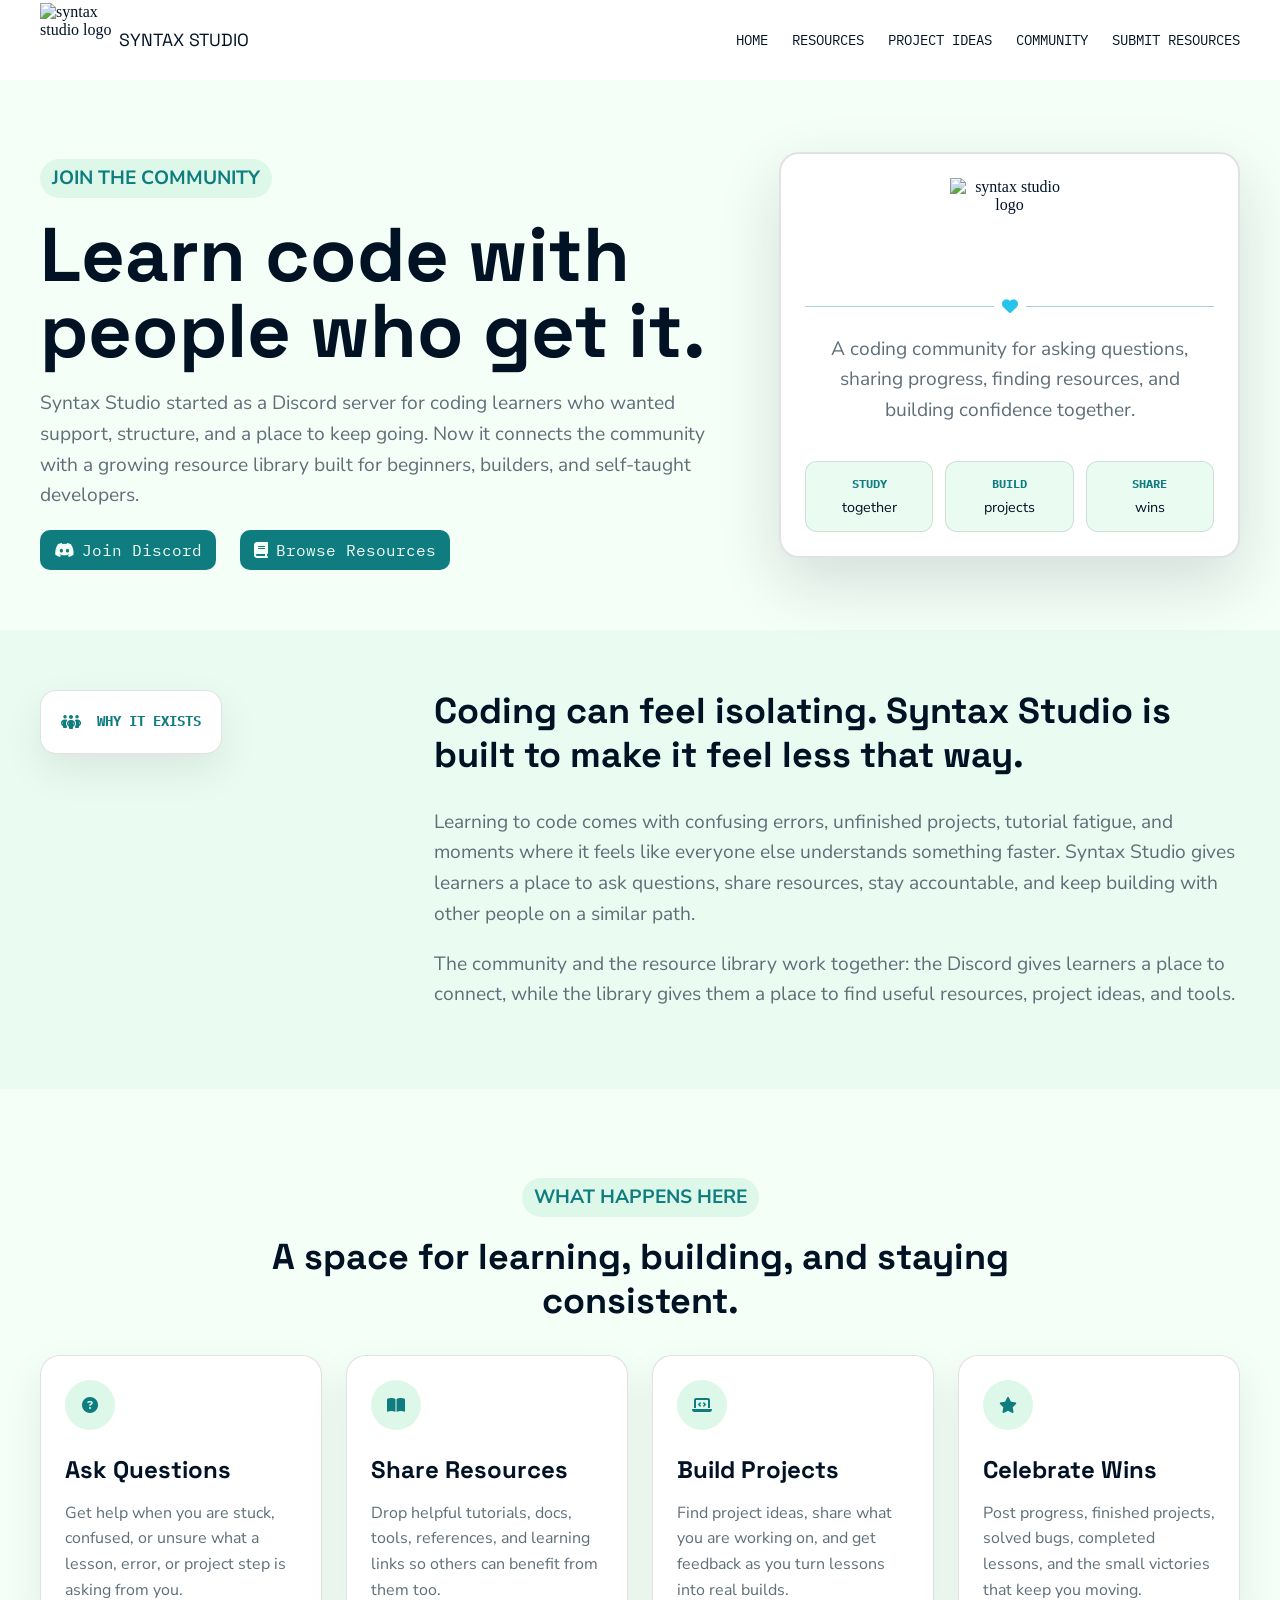
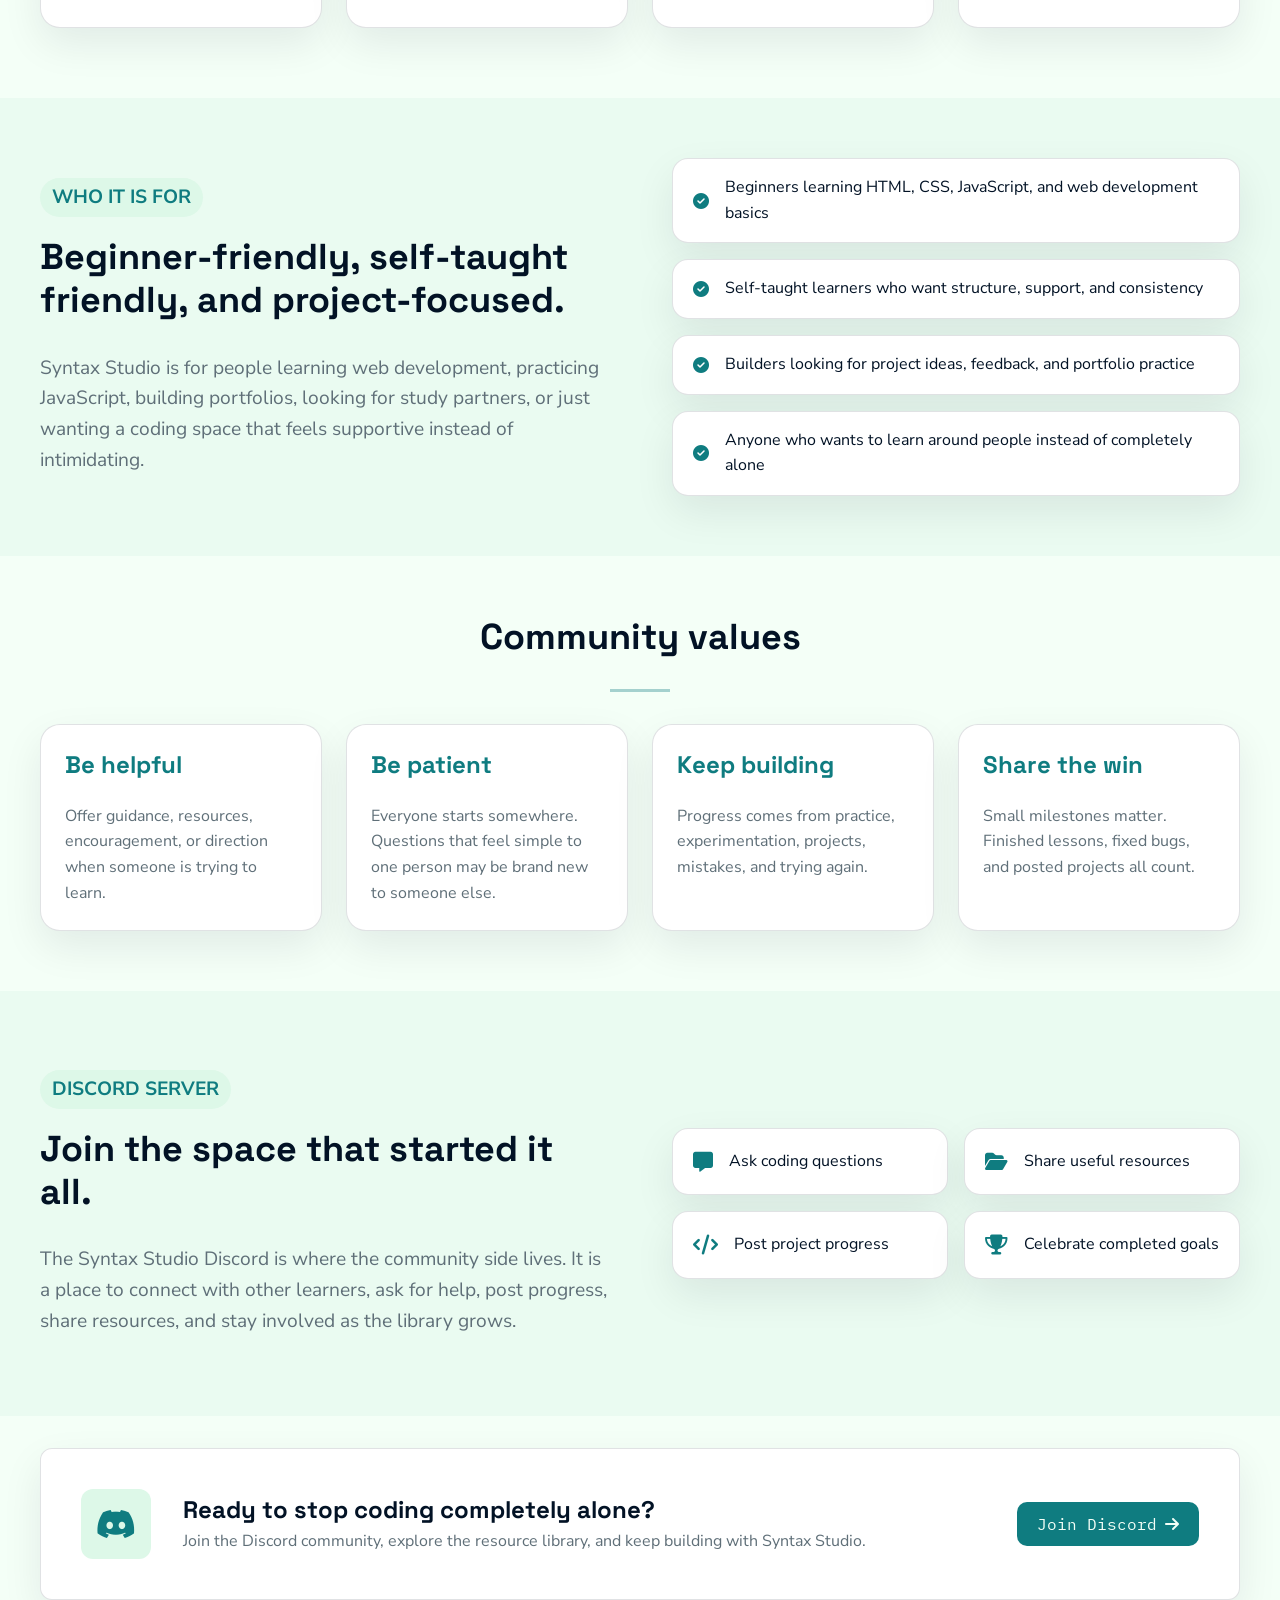
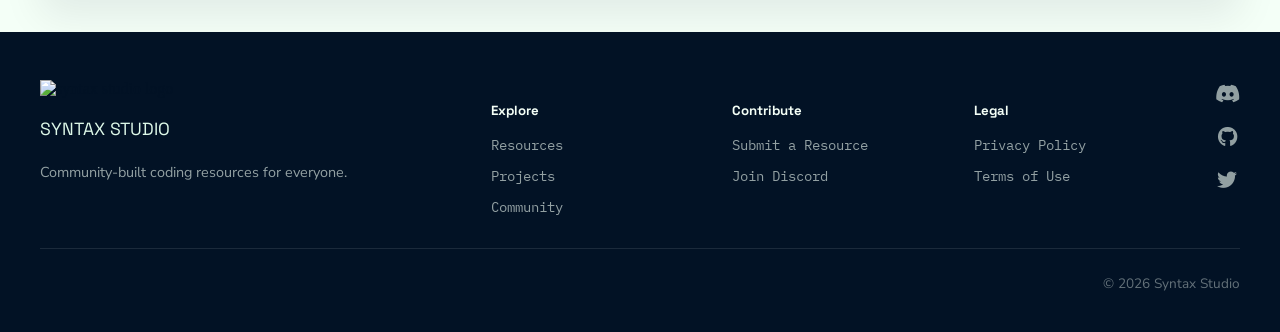
==== community.html @ 1ddd8a20 "Add files via upload" ====
<!DOCTYPE html>
<html lang="en">
<head>
    <meta charset="UTF-8">
    <meta name="viewport" content="width=device-width, initial-scale=1.0">
    <meta name="description" content="Join the Syntax Studio community, a supportive Discord space for coding learners, builders, and self-taught developers.">

    <title>Community | Syntax Studio Resource Library</title>

    <link rel="preconnect" href="https://fonts.googleapis.com">
    <link rel="preconnect" href="https://fonts.gstatic.com" crossorigin>
    <link href="https://fonts.googleapis.com/css2?family=IBM+Plex+Mono:ital,wght@0,100;0,200;0,300;0,400;0,500;0,600;0,700;1,100;1,200;1,300;1,400;1,500;1,600;1,700&family=Nunito+Sans:ital,opsz,wght@0,6..12,200..1000;1,6..12,200..1000&family=Space+Grotesk:wght@300..700&display=swap" rel="stylesheet">
    <link rel="stylesheet" href="https://cdnjs.cloudflare.com/ajax/libs/font-awesome/6.5.0/css/all.min.css">
    <link rel="stylesheet" href="styles.css">
</head>

<body>
    <div class="page-glow" aria-hidden="true"></div>

    <header class="site-header">
        <div class="header-bar">
            <img src="images/syntax-studio-transparent.png" alt="syntax studio logo" class="logo">
            <p class="logo-text">SYNTAX STUDIO</p>

            <nav class="site-nav" aria-label="Main navigation">
                <a class="index" href="index.html">HOME</a>
                <a class="resource" href="resources.html">RESOURCES</a>
                <a class="projects" href="projects.html">PROJECT IDEAS</a>
                <a class="community" href="community.html" aria-current="page">COMMUNITY</a>
                <a class="submit" href="submit.html">SUBMIT RESOURCES</a>
            </nav>
        </div>

        <div class="community-hero">
            <div class="community-hero-text">
                <p class="greeting">JOIN THE COMMUNITY</p>
                <h1 class="title">Learn code with people who get it.</h1>
                <p class="subheading">Syntax Studio started as a Discord server for coding learners who wanted support, structure, and a place to keep going. Now it connects the community with a growing resource library built for beginners, builders, and self-taught developers.</p>

                <div class="link1-parent">
                    <a href="https://discord.gg/zPbatCMyJx" class="discord-link">
                        <i class="fa-brands fa-discord"></i>
                        Join Discord
                    </a>
                    <a href="resources.html" class="resource-link">
                        <i class="fa-solid fa-book"></i>
                        Browse Resources
                    </a>
                </div>
            </div>

            <div class="community-hero-card">
                <img src="images/syntax-studio-transparent.png" alt="syntax studio logo" class="logo2">

                <div class="card-divider">
                    <hr>
                    <i class="fa-solid fa-heart divider-heart"></i>
                    <hr>
                </div>

                <p>A coding community for asking questions, sharing progress, finding resources, and building confidence together.</p>

                <div class="community-stats">
                    <div>
                        <span>study</span>
                        <p>together</p>
                    </div>
                    <div>
                        <span>build</span>
                        <p>projects</p>
                    </div>
                    <div>
                        <span>share</span>
                        <p>wins</p>
                    </div>
                </div>
            </div>
        </div>
    </header>

    <main id="main-content">
        <section class="community-intro" aria-labelledby="community-intro-title">
            <div class="community-section-label">
                <i class="fa-solid fa-people-group card-icon"></i>
                <p>why it exists</p>
            </div>

            <div class="community-intro-content">
                <h2 id="community-intro-title">Coding can feel isolating. Syntax Studio is built to make it feel less that way.</h2>
                <p>Learning to code comes with confusing errors, unfinished projects, tutorial fatigue, and moments where it feels like everyone else understands something faster. Syntax Studio gives learners a place to ask questions, share resources, stay accountable, and keep building with other people on a similar path.</p>
                <p>The community and the resource library work together: the Discord gives learners a place to connect, while the library gives them a place to find useful resources, project ideas, and tools.</p>
            </div>
        </section>

        <section class="community-actions" aria-labelledby="community-actions-title">
            <p class="greeting">WHAT HAPPENS HERE</p>
            <h2 id="community-actions-title">A space for learning, building, and staying consistent.</h2>

            <div class="community-action-grid">
                <div class="community-action-card">
                    <div class="icon-wrapper">
                        <i class="fa-solid fa-circle-question card-icon"></i>
                    </div>
                    <h3>Ask Questions</h3>
                    <p>Get help when you are stuck, confused, or unsure what a lesson, error, or project step is asking from you.</p>
                </div>

                <div class="community-action-card">
                    <div class="icon-wrapper">
                        <i class="fa-solid fa-book-open card-icon"></i>
                    </div>
                    <h3>Share Resources</h3>
                    <p>Drop helpful tutorials, docs, tools, references, and learning links so others can benefit from them too.</p>
                </div>

                <div class="community-action-card">
                    <div class="icon-wrapper">
                        <i class="fa-solid fa-laptop-code card-icon"></i>
                    </div>
                    <h3>Build Projects</h3>
                    <p>Find project ideas, share what you are working on, and get feedback as you turn lessons into real builds.</p>
                </div>

                <div class="community-action-card">
                    <div class="icon-wrapper">
                        <i class="fa-solid fa-star card-icon"></i>
                    </div>
                    <h3>Celebrate Wins</h3>
                    <p>Post progress, finished projects, solved bugs, completed lessons, and the small victories that keep you moving.</p>
                </div>
            </div>
        </section>

        <section class="community-fit" aria-labelledby="community-fit-title">
            <div class="community-fit-text">
                <p class="greeting">WHO IT IS FOR</p>
                <h2 id="community-fit-title">Beginner-friendly, self-taught friendly, and project-focused.</h2>
                <p>Syntax Studio is for people learning web development, practicing JavaScript, building portfolios, looking for study partners, or just wanting a coding space that feels supportive instead of intimidating.</p>
            </div>

            <div class="community-fit-list">
                <div class="community-list-item">
                    <i class="fa-solid fa-circle-check"></i>
                    <p>Beginners learning HTML, CSS, JavaScript, and web development basics</p>
                </div>

                <div class="community-list-item">
                    <i class="fa-solid fa-circle-check"></i>
                    <p>Self-taught learners who want structure, support, and consistency</p>
                </div>

                <div class="community-list-item">
                    <i class="fa-solid fa-circle-check"></i>
                    <p>Builders looking for project ideas, feedback, and portfolio practice</p>
                </div>

                <div class="community-list-item">
                    <i class="fa-solid fa-circle-check"></i>
                    <p>Anyone who wants to learn around people instead of completely alone</p>
                </div>
            </div>
        </section>

        <section class="community-values" aria-labelledby="community-values-title">
            <h2 id="community-values-title">Community values</h2>
            <hr class="section-hr">

            <div class="community-value-cards">
                <div class="community-value-card">
                    <h3>Be helpful</h3>
                    <p>Offer guidance, resources, encouragement, or direction when someone is trying to learn.</p>
                </div>

                <div class="community-value-card">
                    <h3>Be patient</h3>
                    <p>Everyone starts somewhere. Questions that feel simple to one person may be brand new to someone else.</p>
                </div>

                <div class="community-value-card">
                    <h3>Keep building</h3>
                    <p>Progress comes from practice, experimentation, projects, mistakes, and trying again.</p>
                </div>

                <div class="community-value-card">
                    <h3>Share the win</h3>
                    <p>Small milestones matter. Finished lessons, fixed bugs, and posted projects all count.</p>
                </div>
            </div>
        </section>

        <section class="community-discord" aria-labelledby="discord-title">
            <div class="community-discord-text">
                <p class="greeting">DISCORD SERVER</p>
                <h2 id="discord-title">Join the space that started it all.</h2>
                <p>The Syntax Studio Discord is where the community side lives. It is a place to connect with other learners, ask for help, post progress, share resources, and stay involved as the library grows.</p>
            </div>

            <div class="discord-feature-list">
                <div class="discord-feature">
                    <i class="fa-solid fa-message"></i>
                    <p>Ask coding questions</p>
                </div>

                <div class="discord-feature">
                    <i class="fa-solid fa-folder-open"></i>
                    <p>Share useful resources</p>
                </div>

                <div class="discord-feature">
                    <i class="fa-solid fa-code"></i>
                    <p>Post project progress</p>
                </div>

                <div class="discord-feature">
                    <i class="fa-solid fa-trophy"></i>
                    <p>Celebrate completed goals</p>
                </div>
            </div>
        </section>

        <section class="community-callout" aria-labelledby="community-callout-title">
            <div class="callout-icon">
                <i class="fa-brands fa-discord"></i>
            </div>

            <div class="callout-text">
                <h3 id="community-callout-title">Ready to stop coding completely alone?</h3>
                <p>Join the Discord community, explore the resource library, and keep building with Syntax Studio.</p>
            </div>

            <a href="https://discord.gg/zPbatCMyJx" class="callout-btn">
                Join Discord
                <i class="fa-solid fa-arrow-right"></i>
            </a>
        </section>
    </main>

    <footer>
        <div class="footer-inner">
            <div class="footer-brand">
                <img src="images/syntax-studio-logo-inv.png" alt="syntax studio logo" class="footer-logo">
                <p class="logo-text2">SYNTAX STUDIO</p>
                <p class="footer-tagline">Community-built coding resources for everyone.</p>
            </div>

            <div class="footer-nav-group">
                <h5>Explore</h5>
                <nav>
                    <a href="resources.html">Resources</a>
                    <a href="projects.html">Projects</a>
                    <a href="community.html">Community</a>
                </nav>
            </div>

            <div class="footer-nav-group">
                <h5>Contribute</h5>
                <nav>
                    <a href="submit.html">Submit a Resource</a>
                    <a href="https://discord.gg/zPbatCMyJx">Join Discord</a>
                </nav>
            </div>

            <div class="footer-nav-group">
                <h5>Legal</h5>
                <nav>
                    <a href="#">Privacy Policy</a>
                    <a href="#">Terms of Use</a>
                </nav>
            </div>

            <div class="footer-social">
                <a href="https://discord.gg/zPbatCMyJx" aria-label="Join Syntax Studio on Discord">
                    <i class="fa-brands fa-discord"></i>
                </a>
                <a href="https://github.com/kaymade" aria-label="Visit Syntax Studio on GitHub">
                    <i class="fa-brands fa-github"></i>
                </a>
                <a href="https://x.com/syntaxstudio_?s=21" aria-label="Visit Syntax Studio on X">
                    <i class="fa-brands fa-twitter"></i>
                </a>
            </div>
        </div>

        <p class="footer-copyright">© 2026 Syntax Studio</p>
    </footer>
</body>
</html>
---- styles.css ----
:root {
    --studio-ink: #021225;
    --studio-navy: #061A2F;
    --studio-teal: #0F7C80;
    --studio-aqua: #25C5E9;
    --studio-mint: #DDF8E8;
    --studio-cream: #F4FFF7;
    --studio-white: #FFFFFF;
    --studio-gray: #5F6F78;

    --background-main: #F4FFF7;
    --background-soft: #EAFBF1;
    --background-card: #FFFFFF;
    --background-card-dark: rgba(35, 133, 137, 0.88);
    --background-footer: #021225;

    --text-main: #021225;
    --text-soft: #5F6F78;
    --text-light: #F4FFF7;

    --accent-main: #0F7C80;
    --accent-bright: #25C5E9;
    --accent-soft: #DDF8E8;

    --border-soft: rgba(2, 18, 37, 0.12);
    --border-teal: rgba(15, 124, 128, 0.35);

    --shadow-soft: 0 1rem 2.5rem rgba(2, 18, 37, 0.08);
    --shadow-medium: 0 1.5rem 4rem rgba(2, 18, 37, 0.14);
    --shadow-hover: 0 1.5rem 3rem rgba(2, 18, 37, 0.16);
}

* {
    box-sizing: border-box;
}

body {
    margin: 0;
    background-color: var(--background-main);
    color: var(--text-main);
}

/* text styling */

h1,
h2,
h3,
h4,
h5,
h6,
.logo-text,
.logo-text2 {
    font-family: 'Space Grotesk', sans-serif;
}

a {
    font-family: 'IBM Plex Mono', monospace;
    text-decoration: none;
    color: var(--text-main);
}

p {
    font-family: 'Nunito Sans', sans-serif;
    font-size: 1.2rem;
    line-height: 1.6;
}

h3 {
    font-size: 1.5rem;
    text-align: center;
}

.section-hr,
.hr-who,
.hr-what {
    border: none;
    border-top: 1px solid var(--border-teal);
}

/* header and nav */

.header-bar {
    display: flex;
    align-items: center;
    min-height: 80px;
    gap: 0.25rem;
    padding: 0 40px;
    background-color: var(--background-card);
}

.logo {
    width: 75px;
    height: 75px;
}

.logo-text {
    font-size: 1.1rem;
}

.site-nav {
    display: flex;
    align-items: center;
    margin-left: auto;
    gap: 1.5rem;
}

.site-nav a {
    font-size: 0.85rem;
    transition: color 0.2s ease;
}

.site-nav a:hover {
    color: var(--studio-teal);
}

.container-header {
    background-color: var(--background-main);
    padding: 60px 40px;
    display: grid;
    grid-template-columns: 1.5fr 1fr;
    align-items: center;
    gap: 3rem;
}

.greeting {
    background-color: var(--studio-mint);
    color: var(--studio-teal);
    font-weight: bold;
    width: fit-content;
    padding: 4px 12px;
    border-radius: 999px;
}

.title {
    font-size: clamp(2.5rem, 6vw, 4.75rem);
    line-height: 1;
    margin: 1rem 0;
}

.subheading {
    max-width: 700px;
    color: var(--text-soft);
}

.link1-parent {
    display: flex;
    gap: 1.5rem;
    flex-wrap: wrap;
}

.resource-link,
.discord-link,
.callout-btn {
    background-color: var(--studio-teal);
    width: fit-content;
    padding: 10px 14px;
    color: var(--studio-cream);
    display: flex;
    align-items: center;
    gap: 0.5rem;
    border-radius: 10px;
    transition: transform 0.2s ease, background-color 0.2s ease, box-shadow 0.2s ease;
}

.resource-link:hover,
.discord-link:hover,
.callout-btn:hover {
    background-color: var(--studio-navy);
    box-shadow: var(--shadow-soft);
    transform: translateY(-2px);
}

.hero-card {
    background-color: var(--background-card);
    display: flex;
    flex-direction: column;
    align-items: center;
    border-radius: 20px;
    text-align: center;
    padding: 1.5rem;
    box-shadow: var(--shadow-medium);
    border: 2px solid var(--border-soft);
}

.logo2 {
    width: 120px;
    height: 120px;
}

.card-divider {
    display: flex;
    align-items: center;
    gap: 0.5rem;
    width: 100%;
}

.card-divider hr {
    flex: 1;
    border: none;
    border-top: 1px solid var(--border-teal);
    margin: 0;
}

.divider-heart {
    color: var(--studio-aqua);
}

.card-features {
    display: flex;
    justify-content: center;
    gap: 1.5rem;
    flex-wrap: wrap;
}

.card-feature {
    display: flex;
    flex-direction: column;
    align-items: center;
    gap: 0.5rem;
}

.card-feature p {
    margin: 0;
    font-size: 0.95rem;
}

.feature-icon,
.card-icon {
    color: var(--studio-teal);
}

/* content cards */

.who {
    background-color: var(--background-soft);
    padding: 60px 40px;
}

.who p {
    max-width: 1000px;
    margin-left: auto;
    margin-right: auto;
}

.hr-who {
    margin: 0 auto 1.5rem;
    max-width: 1000px;
}

.here {
    background-color: var(--background-main);
    padding: 3rem 40px;
}

.hr-what {
    width: 60px;
    border-top-width: 3px;
    margin: 0.5rem auto 2rem;
}

.cards {
    display: flex;
    gap: 1.5rem;
    width: 100%;
}

.action-card {
    background-color: var(--background-card);
    padding: 1.25rem;
    display: flex;
    align-items: center;
    gap: 1rem;
    border: 1px solid var(--border-soft);
    border-radius: 20px;
    box-shadow: var(--shadow-soft);
    flex: 1;
    transition: transform 0.2s ease, box-shadow 0.2s ease, border-color 0.2s ease;
}

.action-card h4,
.action-card p {
    margin: 0;
}

.action-card p {
    color: var(--text-soft);
    font-size: 1rem;
}

.action-card:hover {
    border-color: var(--border-teal);
    box-shadow: var(--shadow-hover);
    transform: translateY(-6px);
}

.action-card:hover .icon-wrapper,
.path-card:hover .path-icon {
    transform: scale(1.08) rotate(-3deg);
}

.icon-wrapper {
    flex-shrink: 0;
    width: 50px;
    height: 50px;
    border-radius: 50%;
    background-color: var(--accent-soft);
    display: flex;
    align-items: center;
    justify-content: center;
    transition: transform 0.2s ease, background-color 0.2s ease;
}

/* feature split */

.feature-split {
    display: grid;
    grid-template-columns: 1fr 1fr;
    gap: 4rem;
    padding: 60px 40px;
    background-color: var(--background-soft);
    align-items: center;
}

.feature-split-text h2 {
    font-size: 2rem;
    line-height: 1.3;
    text-align: left;
}

.feature-split-text .section-hr {
    margin: 1rem 0;
}

.feature-split-list {
    display: flex;
    flex-direction: column;
    gap: 1.25rem;
}

.feature-item {
    display: flex;
    align-items: center;
    gap: 1rem;
}

.feature-item p {
    margin: 0;
    color: var(--text-main);
}

/* paths */

.paths {
    padding: 60px 40px;
    background-color: var(--background-main);
    text-align: center;
}

.paths .section-hr {
    width: 60px;
    border-top-width: 3px;
    margin: 0.5rem auto 2rem;
}

.path-cards {
    display: grid;
    grid-template-columns: repeat(4, 1fr);
    gap: 1.5rem;
    margin-top: 2rem;
}

.path-card {
    background-color: var(--background-card);
    border: 1px solid var(--border-soft);
    border-radius: 12px;
    padding: 1.5rem;
    box-shadow: var(--shadow-soft);
    display: flex;
    flex-direction: column;
    align-items: center;
    gap: 0.75rem;
    text-align: center;
    transition: transform 0.2s ease, box-shadow 0.2s ease, border-color 0.2s ease;
}

.path-card h4,
.path-card p {
    margin: 0;
}

.path-card p {
    color: var(--text-soft);
    font-size: 1rem;
}

.path-card:hover {
    border-color: var(--border-teal);
    box-shadow: var(--shadow-hover);
    transform: translateY(-6px);
}

.path-icon {
    width: 60px;
    height: 60px;
    border-radius: 12px;
    display: flex;
    align-items: center;
    justify-content: center;
    font-size: 1.75rem;
    transition: transform 0.2s ease;
}

.html-icon {
    background-color: #fff3e0;
    color: #e44d26;
}

.js-icon {
    background-color: #fff9c4;
    color: #c8a800;
}

.tools-icon {
    background-color: #e3f2fd;
    color: var(--studio-aqua);
}

.projects-icon {
    background-color: #f3e5f5;
    color: #9c27b0;
}

/* callout */

.callout {
    display: grid;
    grid-template-columns: auto 1fr auto;
    align-items: center;
    gap: 2rem;
    background-color: var(--background-soft);
    border: 1px solid var(--border-soft);
    border-radius: 12px;
    padding: 2.5rem;
    margin: 2rem 40px;
    box-shadow: var(--shadow-soft);
}

.callout-icon {
    width: 70px;
    height: 70px;
    background-color: var(--accent-soft);
    border-radius: 12px;
    display: flex;
    align-items: center;
    justify-content: center;
    font-size: 2rem;
    color: var(--studio-teal);
}

.callout-text h3 {
    text-align: left;
    margin: 0 0 0.25rem;
}

.callout-text p {
    color: var(--text-soft);
    margin: 0;
    font-size: 1rem;
}

.callout-btn {
    padding: 12px 20px;
    white-space: nowrap;
}

/* footer */

footer {
    background-color: var(--background-footer);
    padding: 3rem 40px 1.5rem;
}

.footer-inner {
    display: grid;
    grid-template-columns: 2fr 1fr 1fr 1fr auto;
    gap: 2rem;
    align-items: start;
    padding-bottom: 2rem;
    border-bottom: 1px solid rgba(244, 255, 247, 0.1);
}

.footer-logo {
    width: 50px;
    height: 50px;
}

.logo-text2 {
    font-size: 1.1rem;
    color: var(--studio-mint);
}

.footer-tagline {
    color: rgba(244, 255, 247, 0.6);
    font-size: 0.9rem;
    margin-top: 0.5rem;
}

.footer-nav-group h5 {
    color: var(--studio-cream);
    margin-bottom: 1rem;
}

.footer-nav-group nav {
    display: flex;
    flex-direction: column;
    gap: 0.75rem;
}

.footer-nav-group a {
    color: rgba(244, 255, 247, 0.6);
    font-size: 0.9rem;
    transition: color 0.2s ease;
}

.footer-nav-group a:hover,
.footer-social a:hover {
    color: var(--studio-aqua);
}

.footer-social {
    display: flex;
    flex-direction: column;
    gap: 1rem;
    align-items: center;
}

.footer-social a {
    color: rgba(244, 255, 247, 0.6);
    font-size: 1.25rem;
    transition: color 0.2s ease;
}

.footer-copyright {
    text-align: right;
    color: rgba(244, 255, 247, 0.4);
    font-size: 0.85rem;
    margin-top: 1.5rem;
}

/* responsive layout */

@media (max-width: 950px) {
    .header-bar,
    .site-nav,
    .link1-parent,
    .cards {
        flex-wrap: wrap;
    }

    .site-nav {
        margin-left: 0;
    }

    .container-header,
    .feature-split,
    .callout,
    .footer-inner {
        grid-template-columns: 1fr;
    }

    .path-cards {
        grid-template-columns: repeat(2, 1fr);
    }

    .footer-copyright {
        text-align: left;
    }
}

@media (max-width: 650px) {
    .header-bar,
    .container-header,
    .who,
    .here,
    .feature-split,
    .paths,
    footer {
        padding-left: 20px;
        padding-right: 20px;
    }

    .cards {
        flex-direction: column;
    }

    .action-card {
        align-items: flex-start;
        flex-direction: column;
    }

    .path-cards {
        grid-template-columns: 1fr;
    }

    .callout {
        margin-left: 20px;
        margin-right: 20px;
        padding: 1.5rem;
    }
}

/* community page */

.community-hero {
    background-color: var(--background-main);
    padding: 60px 40px;
    display: grid;
    grid-template-columns: 1.5fr 1fr;
    align-items: center;
    gap: 3rem;
}

.community-hero-text {
    max-width: 850px;
}

.community-hero-card {
    background-color: var(--background-card);
    border: 2px solid var(--border-soft);
    border-radius: 20px;
    box-shadow: var(--shadow-medium);
    padding: 1.5rem;
    text-align: center;
    display: flex;
    flex-direction: column;
    align-items: center;
}

.community-hero-card p {
    color: var(--text-soft);
}

.community-stats {
    display: grid;
    grid-template-columns: repeat(3, 1fr);
    gap: 0.75rem;
    width: 100%;
    margin-top: 1rem;
}

.community-stats div {
    background-color: var(--background-soft);
    border: 1px solid var(--border-soft);
    border-radius: 12px;
    padding: 0.75rem;
}

.community-stats span {
    color: var(--studio-teal);
    font-family: 'IBM Plex Mono', monospace;
    font-size: 0.75rem;
    font-weight: 700;
    text-transform: uppercase;
}

.community-stats p {
    color: var(--text-main);
    font-size: 0.9rem;
    margin: 0.25rem 0 0;
}

.community-intro {
    background-color: var(--background-soft);
    padding: 60px 40px;
    display: grid;
    grid-template-columns: 0.6fr 1.4fr;
    gap: 3rem;
    align-items: start;
}

.community-section-label {
    background-color: var(--background-card);
    border: 1px solid var(--border-soft);
    border-radius: 16px;
    box-shadow: var(--shadow-soft);
    padding: 1.25rem;
    display: flex;
    align-items: center;
    gap: 1rem;
    width: fit-content;
}

.community-section-label p {
    margin: 0;
    color: var(--studio-teal);
    font-family: 'IBM Plex Mono', monospace;
    font-size: 0.85rem;
    font-weight: 700;
    text-transform: uppercase;
}

.community-intro-content h2,
.community-actions h2,
.community-fit h2,
.community-values h2,
.community-discord h2 {
    font-size: 2.25rem;
    line-height: 1.2;
    margin-top: 0;
}

.community-intro-content p {
    color: var(--text-soft);
}

.community-actions {
    background-color: var(--background-main);
    padding: 70px 40px;
    text-align: center;
}

.community-actions .greeting {
    margin-left: auto;
    margin-right: auto;
}

.community-actions h2 {
    max-width: 850px;
    margin-left: auto;
    margin-right: auto;
}

.community-action-grid {
    display: grid;
    grid-template-columns: repeat(4, 1fr);
    gap: 1.5rem;
    margin-top: 2rem;
}

.community-action-card {
    background-color: var(--background-card);
    border: 1px solid var(--border-soft);
    border-radius: 20px;
    box-shadow: var(--shadow-soft);
    padding: 1.5rem;
    text-align: left;
    transition: transform 0.2s ease, box-shadow 0.2s ease, border-color 0.2s ease;
}

.community-action-card:hover {
    border-color: var(--border-teal);
    box-shadow: var(--shadow-hover);
    transform: translateY(-6px);
}

.community-action-card:hover .icon-wrapper {
    transform: scale(1.08) rotate(-3deg);
}

.community-action-card h3 {
    text-align: left;
    margin-bottom: 0.5rem;
}

.community-action-card p {
    color: var(--text-soft);
    font-size: 1rem;
    margin-bottom: 0;
}

.community-fit {
    background-color: var(--background-soft);
    padding: 60px 40px;
    display: grid;
    grid-template-columns: 1fr 1fr;
    gap: 4rem;
    align-items: center;
}

.community-fit-text p:not(.greeting) {
    color: var(--text-soft);
}

.community-fit-list {
    display: flex;
    flex-direction: column;
    gap: 1rem;
}

.community-list-item {
    background-color: var(--background-card);
    border: 1px solid var(--border-soft);
    border-radius: 16px;
    box-shadow: var(--shadow-soft);
    padding: 1rem 1.25rem;
    display: flex;
    align-items: center;
    gap: 1rem;
}

.community-list-item i {
    color: var(--studio-teal);
}

.community-list-item p {
    margin: 0;
    color: var(--text-main);
    font-size: 1rem;
}

.community-values {
    background-color: var(--background-main);
    padding: 60px 40px;
    text-align: center;
}

.community-values .section-hr {
    width: 60px;
    border-top-width: 3px;
    margin: 0.5rem auto 2rem;
}

.community-value-cards {
    display: grid;
    grid-template-columns: repeat(4, 1fr);
    gap: 1.5rem;
}

.community-value-card {
    background-color: var(--background-card);
    border: 1px solid var(--border-soft);
    border-radius: 20px;
    box-shadow: var(--shadow-soft);
    padding: 1.5rem;
    text-align: left;
    transition: transform 0.2s ease, box-shadow 0.2s ease, border-color 0.2s ease;
}

.community-value-card:hover {
    border-color: var(--border-teal);
    box-shadow: var(--shadow-hover);
    transform: translateY(-6px);
}

.community-value-card h3 {
    text-align: left;
    color: var(--studio-teal);
    margin-top: 0;
}

.community-value-card p {
    color: var(--text-soft);
    font-size: 1rem;
    margin-bottom: 0;
}

.community-discord {
    background-color: var(--background-soft);
    padding: 60px 40px;
    display: grid;
    grid-template-columns: 1fr 1fr;
    gap: 4rem;
    align-items: center;
}

.community-discord-text p:not(.greeting) {
    color: var(--text-soft);
}

.discord-feature-list {
    display: grid;
    grid-template-columns: 1fr 1fr;
    gap: 1rem;
}

.discord-feature {
    background-color: var(--background-card);
    border: 1px solid var(--border-soft);
    border-radius: 16px;
    box-shadow: var(--shadow-soft);
    padding: 1.25rem;
    display: flex;
    align-items: center;
    gap: 1rem;
}

.discord-feature i {
    color: var(--studio-teal);
    font-size: 1.25rem;
}

.discord-feature p {
    margin: 0;
    font-size: 1rem;
}

.community-callout {
    display: grid;
    grid-template-columns: auto 1fr auto;
    align-items: center;
    gap: 2rem;
    background-color: var(--background-card);
    border: 1px solid var(--border-soft);
    border-radius: 12px;
    padding: 2.5rem;
    margin: 2rem 40px;
    box-shadow: var(--shadow-soft);
}

@media (max-width: 1100px) {
    .community-action-grid,
    .community-value-cards {
        grid-template-columns: repeat(2, 1fr);
    }
}

@media (max-width: 950px) {
    .community-hero,
    .community-intro,
    .community-fit,
    .community-discord,
    .community-callout {
        grid-template-columns: 1fr;
    }
}

@media (max-width: 650px) {
    .community-hero,
    .community-intro,
    .community-actions,
    .community-fit,
    .community-values,
    .community-discord {
        padding-left: 20px;
        padding-right: 20px;
    }

    .community-intro-content h2,
    .community-actions h2,
    .community-fit h2,
    .community-values h2,
    .community-discord h2 {
        font-size: 1.8rem;
    }

    .community-action-grid,
    .community-value-cards,
    .discord-feature-list,
    .community-stats {
        grid-template-columns: 1fr;
    }

    .community-callout {
        grid-template-columns: 1fr;
        margin-left: 20px;
        margin-right: 20px;
        padding: 1.5rem;
    }
}

/* resources page */

.resources-hero {
    background-color: var(--background-main);
    padding: 60px 40px;
    display: grid;
    grid-template-columns: 1.5fr 1fr;
    align-items: center;
    gap: 3rem;
}

.resources-hero-text {
    max-width: 850px;
}

.resources-hero-card {
    background-color: var(--background-card);
    border: 2px solid var(--border-soft);
    border-radius: 20px;
    box-shadow: var(--shadow-medium);
    padding: 1.5rem;
    text-align: center;
    display: flex;
    flex-direction: column;
    align-items: center;
}

.resources-hero-card p {
    color: var(--text-soft);
}

.resource-hero-icon {
    width: 80px;
    height: 80px;
    font-size: 1.8rem;
    margin-bottom: 1rem;
}

.resource-controls-section {
    background-color: var(--background-soft);
    padding: 60px 40px 30px;
}

.resource-controls-heading {
    background-color: var(--background-card);
    border: 1px solid var(--border-soft);
    border-radius: 20px;
    box-shadow: var(--shadow-soft);
    padding: 1.5rem;
    display: flex;
    align-items: center;
    justify-content: space-between;
    gap: 1rem;
    margin-bottom: 2rem;
}

.resource-controls-heading h2 {
    font-size: 2.25rem;
    margin: 0;
}

.resource-controls-heading p:not(.greeting) {
    color: var(--text-soft);
    font-size: 1rem;
    margin-bottom: 0;
}

.resource-submit-link {
    background-color: var(--studio-teal);
    color: var(--studio-cream);
    border-radius: 10px;
    padding: 0.8rem 1rem;
    display: flex;
    align-items: center;
    gap: 0.5rem;
    white-space: nowrap;
    transition: transform 0.2s ease, background-color 0.2s ease, box-shadow 0.2s ease;
}

.resource-submit-link:hover {
    background-color: var(--studio-navy);
    box-shadow: var(--shadow-soft);
    transform: translateY(-2px);
}

.resource-search-panel {
    background-color: var(--background-card);
    border: 1px solid var(--border-soft);
    border-radius: 20px;
    box-shadow: var(--shadow-soft);
    padding: 1.5rem;
}

.resource-search-panel label,
.resource-filter-group label {
    display: block;
    color: var(--text-main);
    font-family: 'IBM Plex Mono', monospace;
    font-size: 0.8rem;
    font-weight: 700;
    margin-bottom: 0.5rem;
    text-transform: uppercase;
}

.resource-search-box {
    border: 1px solid var(--border-soft);
    border-radius: 14px;
    background-color: var(--background-soft);
    display: flex;
    align-items: center;
    gap: 0.75rem;
    padding: 0.9rem 1rem;
    margin-bottom: 1rem;
}

.resource-search-box i {
    color: var(--studio-teal);
}

.resource-search-box input {
    border: none;
    outline: none;
    background: transparent;
    color: var(--text-main);
    font-family: 'Nunito Sans', sans-serif;
    font-size: 1rem;
    width: 100%;
}

.resource-filter-grid {
    display: grid;
    grid-template-columns: repeat(3, 1fr);
    gap: 1rem;
}

.resource-filter-group select {
    width: 100%;
    border: 1px solid var(--border-soft);
    border-radius: 12px;
    background-color: var(--background-soft);
    color: var(--text-main);
    font-family: 'Nunito Sans', sans-serif;
    font-size: 1rem;
    padding: 0.85rem;
}

.resource-filter-actions {
    display: flex;
    align-items: center;
    justify-content: space-between;
    gap: 1rem;
    margin-top: 1.25rem;
}

.resource-filter-actions p {
    color: var(--text-soft);
    font-size: 1rem;
    margin: 0;
}

#clear-filters {
    border: none;
    background-color: var(--studio-teal);
    color: var(--studio-cream);
    border-radius: 10px;
    cursor: pointer;
    font-family: 'IBM Plex Mono', monospace;
    font-size: 0.85rem;
    font-weight: 700;
    padding: 0.75rem 1rem;
    transition: transform 0.2s ease, background-color 0.2s ease, box-shadow 0.2s ease;
}

#clear-filters:hover {
    background-color: var(--studio-navy);
    box-shadow: var(--shadow-soft);
    transform: translateY(-2px);
}

.resource-results-section {
    background-color: var(--background-main);
    padding: 30px 40px 60px;
}

.resource-results-layout {
    display: grid;
    grid-template-columns: 280px 1fr;
    gap: 2rem;
    align-items: start;
}

.resource-guide {
    position: sticky;
    top: 1rem;
    display: flex;
    flex-direction: column;
    gap: 1rem;
}

.resource-guide-card {
    background-color: var(--background-card);
    border: 1px solid var(--border-soft);
    border-radius: 20px;
    box-shadow: var(--shadow-soft);
    padding: 1.25rem;
}

.resource-guide-card h2 {
    font-size: 1.1rem;
    margin-top: 0;
}

.resource-guide-card p {
    color: var(--text-soft);
    font-size: 1rem;
    margin-bottom: 0;
}

.resource-guide-card code {
    background-color: var(--accent-soft);
    border-radius: 6px;
    color: var(--studio-teal);
    font-family: 'IBM Plex Mono', monospace;
    font-size: 0.85rem;
    padding: 0.1rem 0.25rem;
}

.resource-tags {
    display: flex;
    flex-wrap: wrap;
    gap: 0.5rem;
}

.resource-tags span {
    background-color: var(--accent-soft);
    color: var(--studio-teal);
    border-radius: 999px;
    padding: 0.45rem 0.65rem;
    font-family: 'IBM Plex Mono', monospace;
    font-size: 0.75rem;
    font-weight: 700;
}

.resource-guide-list {
    padding-left: 1.25rem;
    margin-bottom: 0;
}

.resource-guide-list li {
    color: var(--text-soft);
    font-family: 'Nunito Sans', sans-serif;
    margin-bottom: 0.5rem;
}

.resource-results-main {
    min-width: 0;
}

.resource-card-grid {
    display: grid;
    grid-template-columns: repeat(2, minmax(0, 1fr));
    gap: 1.5rem;
}

.resource-card {
    background-color: var(--background-card);
    border: 1px solid var(--border-soft);
    border-radius: 18px;
    box-shadow: var(--shadow-soft);
    padding: 1.25rem;
    display: flex;
    flex-direction: column;
    gap: 0.9rem;
    min-height: 280px;
    transition: transform 0.2s ease, box-shadow 0.2s ease, border-color 0.2s ease;
}

.resource-card:hover {
    border-color: var(--border-teal);
    box-shadow: var(--shadow-hover);
    transform: translateY(-6px);
}

.resource-card-top {
    display: flex;
    align-items: flex-start;
    justify-content: space-between;
    gap: 1rem;
}

.resource-category-pills {
    display: flex;
    flex-wrap: wrap;
    gap: 0.5rem;
}

.resource-pill,
.resource-level {
    border-radius: 999px;
    font-family: 'IBM Plex Mono', monospace;
    font-size: 0.75rem;
    font-weight: 700;
    padding: 0.4rem 0.65rem;
    text-transform: uppercase;
}

.resource-pill {
    background-color: var(--studio-teal);
    color: var(--studio-cream);
}

.resource-level {
    background-color: var(--accent-soft);
    color: var(--studio-teal);
    border: 1px solid var(--border-teal);
    white-space: nowrap;
}

.resource-card h3 {
    text-align: left;
    font-size: 1.25rem;
    margin: 0;
}

.resource-card p {
    color: var(--text-soft);
    font-size: 1rem;
    margin: 0;
}

.resource-card-meta {
    display: flex;
    align-items: flex-start;
    justify-content: flex-start;
    flex-wrap: wrap;
    gap: 0.5rem;
}

.resource-card-meta span {
    background-color: var(--background-soft);
    border: 1px solid var(--border-soft);
    border-radius: 999px;
    color: var(--text-soft);
    font-family: 'IBM Plex Mono', monospace;
    font-size: 0.75rem;
    display: flex;
    align-items: center;
    gap: 0.4rem;
    padding: 0.4rem 0.65rem;
}

.resource-card-link {
    color: var(--studio-teal);
    font-weight: 700;
    display: flex;
    align-items: center;
    gap: 0.5rem;
    width: fit-content;
    margin-top: auto;
}

.resource-card-link:hover {
    color: var(--studio-navy);
}

.resource-empty-state {
    background-color: var(--background-card);
    border: 1px dashed var(--border-teal);
    border-radius: 18px;
    box-shadow: var(--shadow-soft);
    padding: 3rem 2rem;
    text-align: center;
    display: none;
}

.resource-empty-state.is-visible {
    display: block;
}

.resource-empty-state i {
    color: var(--studio-teal);
    font-size: 2rem;
    margin-bottom: 0.75rem;
}

.resource-empty-state h3 {
    margin-bottom: 0.5rem;
}

.resource-empty-state p {
    color: var(--text-soft);
    font-size: 1rem;
    margin: 0;
}

.resources-callout {
    display: grid;
    grid-template-columns: auto 1fr auto;
    align-items: center;
    gap: 2rem;
    background-color: var(--background-soft);
    border: 1px solid var(--border-soft);
    border-radius: 12px;
    padding: 2.5rem;
    margin: 2rem 40px;
    box-shadow: var(--shadow-soft);
}

@media (max-width: 1100px) {
    .resource-results-layout {
        grid-template-columns: 1fr;
    }

    .resource-guide {
        position: static;
        display: grid;
        grid-template-columns: repeat(3, 1fr);
    }
}

@media (max-width: 950px) {
    .resources-hero,
    .resources-callout {
        grid-template-columns: 1fr;
    }

    .resource-controls-heading {
        align-items: flex-start;
        flex-direction: column;
    }

    .resource-filter-grid,
    .resource-guide {
        grid-template-columns: 1fr;
    }
}

@media (max-width: 700px) {
    .resources-hero,
    .resource-controls-section,
    .resource-results-section {
        padding-left: 20px;
        padding-right: 20px;
    }

    .resource-card-grid {
        grid-template-columns: 1fr;
    }

    .resource-card-top,
    .resource-filter-actions {
        flex-direction: column;
        align-items: flex-start;
    }

    .resources-callout {
        grid-template-columns: 1fr;
        margin-left: 20px;
        margin-right: 20px;
        padding: 1.5rem;
    }
}

/* projects page */

.projects-hero {
    background-color: var(--background-main);
    padding: 60px 40px;
    display: grid;
    grid-template-columns: 1.5fr 1fr;
    align-items: center;
    gap: 3rem;
}

.projects-hero-text {
    max-width: 850px;
}

.projects-hero-card {
    background-color: var(--background-card);
    border: 2px solid var(--border-soft);
    border-radius: 20px;
    box-shadow: var(--shadow-medium);
    padding: 1.5rem;
    text-align: center;
    display: flex;
    flex-direction: column;
    align-items: center;
}

.projects-hero-card p {
    color: var(--text-soft);
}

.project-hero-icon {
    width: 80px;
    height: 80px;
    font-size: 1.8rem;
    margin-bottom: 1rem;
}

.project-paths-section {
    background-color: var(--background-soft);
    padding: 60px 40px;
    text-align: center;
}

.project-paths-section .greeting {
    margin-left: auto;
    margin-right: auto;
}

.project-paths-section h2 {
    font-size: 2.25rem;
    line-height: 1.2;
    margin-bottom: 0.75rem;
}

.project-section-intro {
    max-width: 800px;
    margin: 0 auto 2rem;
    color: var(--text-soft);
}

.project-path-grid {
    display: grid;
    grid-template-columns: repeat(4, 1fr);
    gap: 1.5rem;
}

.project-path-card {
    background-color: var(--background-card);
    border: 1px solid var(--border-soft);
    border-radius: 20px;
    box-shadow: var(--shadow-soft);
    padding: 1.25rem;
    text-align: left;
    transition: transform 0.2s ease, box-shadow 0.2s ease, border-color 0.2s ease;
}

.project-path-card:hover {
    border-color: var(--border-teal);
    box-shadow: var(--shadow-hover);
    transform: translateY(-6px);
}

.project-path-card:hover .icon-wrapper {
    transform: scale(1.08) rotate(-3deg);
}

.project-path-card h3 {
    text-align: left;
    font-size: 1.1rem;
    margin-bottom: 0.5rem;
}

.project-path-card p {
    color: var(--text-soft);
    font-size: 0.95rem;
    margin-bottom: 0;
}

.project-controls-section {
    background-color: var(--background-main);
    padding: 60px 40px 30px;
}

.project-controls-heading {
    background-color: var(--background-card);
    border: 1px solid var(--border-soft);
    border-radius: 20px;
    box-shadow: var(--shadow-soft);
    padding: 1.5rem;
    display: flex;
    align-items: center;
    justify-content: space-between;
    gap: 1rem;
    margin-bottom: 2rem;
}

.project-controls-heading h2 {
    font-size: 2.25rem;
    margin: 0;
}

.project-controls-heading p:not(.greeting) {
    color: var(--text-soft);
    font-size: 1rem;
    margin-bottom: 0;
}

.project-submit-link {
    background-color: var(--studio-teal);
    color: var(--studio-cream);
    border-radius: 10px;
    padding: 0.8rem 1rem;
    display: flex;
    align-items: center;
    gap: 0.5rem;
    white-space: nowrap;
    transition: transform 0.2s ease, background-color 0.2s ease, box-shadow 0.2s ease;
}

.project-submit-link:hover {
    background-color: var(--studio-navy);
    box-shadow: var(--shadow-soft);
    transform: translateY(-2px);
}

.project-search-panel {
    background-color: var(--background-card);
    border: 1px solid var(--border-soft);
    border-radius: 20px;
    box-shadow: var(--shadow-soft);
    padding: 1.5rem;
}

.project-search-panel label,
.project-filter-group label {
    display: block;
    color: var(--text-main);
    font-family: 'IBM Plex Mono', monospace;
    font-size: 0.8rem;
    font-weight: 700;
    margin-bottom: 0.5rem;
    text-transform: uppercase;
}

.project-search-box {
    border: 1px solid var(--border-soft);
    border-radius: 14px;
    background-color: var(--background-soft);
    display: flex;
    align-items: center;
    gap: 0.75rem;
    padding: 0.9rem 1rem;
    margin-bottom: 1rem;
}

.project-search-box i {
    color: var(--studio-teal);
}

.project-search-box input {
    border: none;
    outline: none;
    background: transparent;
    color: var(--text-main);
    font-family: 'Nunito Sans', sans-serif;
    font-size: 1rem;
    width: 100%;
}

.project-filter-grid {
    display: grid;
    grid-template-columns: repeat(4, 1fr);
    gap: 1rem;
}

.project-filter-group select {
    width: 100%;
    border: 1px solid var(--border-soft);
    border-radius: 12px;
    background-color: var(--background-soft);
    color: var(--text-main);
    font-family: 'Nunito Sans', sans-serif;
    font-size: 1rem;
    padding: 0.85rem;
}

.project-filter-actions {
    display: flex;
    align-items: center;
    justify-content: space-between;
    gap: 1rem;
    margin-top: 1.25rem;
}

.project-filter-actions p {
    color: var(--text-soft);
    font-size: 1rem;
    margin: 0;
}

#clear-project-filters {
    border: none;
    background-color: var(--studio-teal);
    color: var(--studio-cream);
    border-radius: 10px;
    cursor: pointer;
    font-family: 'IBM Plex Mono', monospace;
    font-size: 0.85rem;
    font-weight: 700;
    padding: 0.75rem 1rem;
    transition: transform 0.2s ease, background-color 0.2s ease, box-shadow 0.2s ease;
}

#clear-project-filters:hover {
    background-color: var(--studio-navy);
    box-shadow: var(--shadow-soft);
    transform: translateY(-2px);
}

.project-results-section {
    background-color: var(--background-main);
    padding: 30px 40px 60px;
}

.project-results-layout {
    display: grid;
    grid-template-columns: 280px 1fr;
    gap: 2rem;
    align-items: start;
}

.project-guide {
    position: sticky;
    top: 1rem;
    display: flex;
    flex-direction: column;
    gap: 1rem;
}

.project-guide-card {
    background-color: var(--background-card);
    border: 1px solid var(--border-soft);
    border-radius: 20px;
    box-shadow: var(--shadow-soft);
    padding: 1.25rem;
}

.project-guide-card h2 {
    font-size: 1.1rem;
    margin-top: 0;
}

.project-guide-list {
    padding-left: 1.25rem;
    margin-bottom: 0;
}

.project-guide-list li {
    color: var(--text-soft);
    font-family: 'Nunito Sans', sans-serif;
    margin-bottom: 0.5rem;
}

.project-tags {
    display: flex;
    flex-wrap: wrap;
    gap: 0.5rem;
}

.project-tags span {
    background-color: var(--accent-soft);
    color: var(--studio-teal);
    border-radius: 999px;
    padding: 0.45rem 0.65rem;
    font-family: 'IBM Plex Mono', monospace;
    font-size: 0.75rem;
    font-weight: 700;
}

.project-results-main {
    min-width: 0;
}

.project-card-grid {
    display: grid;
    grid-template-columns: repeat(2, minmax(0, 1fr));
    gap: 1.5rem;
}

.project-card {
    background-color: var(--background-card);
    border: 1px solid var(--border-soft);
    border-radius: 18px;
    box-shadow: var(--shadow-soft);
    padding: 1.25rem;
    display: flex;
    flex-direction: column;
    gap: 0.9rem;
    min-height: 360px;
    transition: transform 0.2s ease, box-shadow 0.2s ease, border-color 0.2s ease;
}

.project-card:hover {
    border-color: var(--border-teal);
    box-shadow: var(--shadow-hover);
    transform: translateY(-6px);
}

.project-card-top {
    display: flex;
    align-items: flex-start;
    justify-content: space-between;
    gap: 1rem;
}

.project-tech-pills {
    display: flex;
    flex-wrap: wrap;
    gap: 0.5rem;
}

.project-tech-pill,
.project-difficulty {
    border-radius: 999px;
    font-family: 'IBM Plex Mono', monospace;
    font-size: 0.75rem;
    font-weight: 700;
    padding: 0.4rem 0.65rem;
    text-transform: uppercase;
}

.project-tech-pill {
    background-color: var(--studio-teal);
    color: var(--studio-cream);
}

.project-difficulty {
    background-color: var(--accent-soft);
    color: var(--studio-teal);
    border: 1px solid var(--border-teal);
    white-space: nowrap;
}

.project-card h3 {
    text-align: left;
    font-size: 1.25rem;
    margin: 0;
}

.project-card p {
    color: var(--text-soft);
    font-size: 1rem;
    margin: 0;
}

.project-card-details,
.project-skill-list {
    display: flex;
    align-items: flex-start;
    justify-content: flex-start;
    flex-wrap: wrap;
    gap: 0.5rem;
}

.project-card-details span,
.project-skill-list span {
    background-color: var(--background-soft);
    border: 1px solid var(--border-soft);
    border-radius: 999px;
    color: var(--text-soft);
    font-family: 'IBM Plex Mono', monospace;
    font-size: 0.75rem;
    display: flex;
    align-items: center;
    gap: 0.4rem;
    padding: 0.4rem 0.65rem;
}

.project-stretch-goals {
    background-color: var(--background-soft);
    border: 1px solid var(--border-soft);
    border-radius: 14px;
    padding: 1rem;
    margin-top: auto;
}

.project-stretch-goals h4 {
    margin: 0 0 0.5rem;
    color: var(--studio-teal);
}

.project-stretch-goals ul {
    margin: 0;
    padding-left: 1.25rem;
}

.project-stretch-goals li {
    color: var(--text-soft);
    font-family: 'Nunito Sans', sans-serif;
    font-size: 0.95rem;
    margin-bottom: 0.35rem;
}

.project-empty-state {
    background-color: var(--background-card);
    border: 1px dashed var(--border-teal);
    border-radius: 18px;
    box-shadow: var(--shadow-soft);
    padding: 3rem 2rem;
    text-align: center;
    display: none;
}

.project-empty-state.is-visible {
    display: block;
}

.project-empty-state i {
    color: var(--studio-teal);
    font-size: 2rem;
    margin-bottom: 0.75rem;
}

.project-empty-state h3 {
    margin-bottom: 0.5rem;
}

.project-empty-state p {
    color: var(--text-soft);
    font-size: 1rem;
    margin: 0;
}

.projects-callout {
    display: grid;
    grid-template-columns: auto 1fr auto;
    align-items: center;
    gap: 2rem;
    background-color: var(--background-soft);
    border: 1px solid var(--border-soft);
    border-radius: 12px;
    padding: 2.5rem;
    margin: 2rem 40px;
    box-shadow: var(--shadow-soft);
}

@media (max-width: 1100px) {
    .project-path-grid,
    .project-filter-grid {
        grid-template-columns: repeat(2, 1fr);
    }

    .project-results-layout {
        grid-template-columns: 1fr;
    }

    .project-guide {
        position: static;
        display: grid;
        grid-template-columns: repeat(3, 1fr);
    }
}

@media (max-width: 950px) {
    .projects-hero,
    .projects-callout {
        grid-template-columns: 1fr;
    }

    .project-controls-heading {
        align-items: flex-start;
        flex-direction: column;
    }

    .project-guide {
        grid-template-columns: 1fr;
    }
}

@media (max-width: 700px) {
    .projects-hero,
    .project-paths-section,
    .project-controls-section,
    .project-results-section {
        padding-left: 20px;
        padding-right: 20px;
    }

    .project-path-grid,
    .project-filter-grid,
    .project-card-grid {
        grid-template-columns: 1fr;
    }

    .project-card-top,
    .project-filter-actions {
        flex-direction: column;
        align-items: flex-start;
    }

    .projects-callout {
        grid-template-columns: 1fr;
        margin-left: 20px;
        margin-right: 20px;
        padding: 1.5rem;
    }
}

/* submit page */

.submit-hero {
    background-color: var(--background-main);
    padding: 60px 40px;
    display: grid;
    grid-template-columns: 1.5fr 1fr;
    align-items: center;
    gap: 3rem;
}

.submit-hero-text {
    max-width: 850px;
}

.submit-hero-card {
    background-color: var(--background-card);
    border: 2px solid var(--border-soft);
    border-radius: 20px;
    box-shadow: var(--shadow-medium);
    padding: 1.5rem;
    text-align: center;
    display: flex;
    flex-direction: column;
    align-items: center;
}

.submit-hero-card p {
    color: var(--text-soft);
}

.submit-hero-icon {
    width: 80px;
    height: 80px;
    font-size: 1.8rem;
    margin-bottom: 1rem;
}

.submit-layout {
    background-color: var(--background-soft);
    padding: 60px 40px;
    display: grid;
    grid-template-columns: 280px 1fr;
    gap: 2rem;
    align-items: start;
}

.submit-guide {
    position: sticky;
    top: 1rem;
    display: flex;
    flex-direction: column;
    gap: 1rem;
}

.submit-guide-card {
    background-color: var(--background-card);
    border: 1px solid var(--border-soft);
    border-radius: 20px;
    box-shadow: var(--shadow-soft);
    padding: 1.25rem;
}

.submit-guide-card h2 {
    font-size: 1.1rem;
    margin-top: 0;
}

.submit-guide-list {
    padding-left: 1.25rem;
    margin-bottom: 0;
}

.submit-guide-list li {
    color: var(--text-soft);
    font-family: 'Nunito Sans', sans-serif;
    margin-bottom: 0.5rem;
}

.submit-tags {
    display: flex;
    flex-wrap: wrap;
    gap: 0.5rem;
}

.submit-tags span {
    background-color: var(--accent-soft);
    color: var(--studio-teal);
    border-radius: 999px;
    padding: 0.45rem 0.65rem;
    font-family: 'IBM Plex Mono', monospace;
    font-size: 0.75rem;
    font-weight: 700;
}

.submit-main {
    min-width: 0;
}

.submit-heading {
    background-color: var(--background-card);
    border: 1px solid var(--border-soft);
    border-radius: 20px;
    box-shadow: var(--shadow-soft);
    padding: 1.5rem;
    margin-bottom: 2rem;
}

.submit-heading h2 {
    font-size: 2.25rem;
    margin: 0;
}

.submit-heading p:not(.greeting) {
    color: var(--text-soft);
    font-size: 1rem;
    margin-bottom: 0;
}

.submit-form {
    background-color: var(--background-card);
    border: 1px solid var(--border-soft);
    border-radius: 20px;
    box-shadow: var(--shadow-soft);
    padding: 1.5rem;
}

.submit-form fieldset {
    border: 1px solid var(--border-soft);
    border-radius: 18px;
    padding: 1.25rem;
    margin: 0 0 1.5rem;
}

.submit-form legend {
    color: var(--studio-teal);
    font-family: 'Space Grotesk', sans-serif;
    font-size: 1.1rem;
    font-weight: 700;
    padding: 0 0.5rem;
}

.form-grid {
    display: grid;
    grid-template-columns: repeat(2, 1fr);
    gap: 1.25rem;
}

.form-group {
    display: flex;
    flex-direction: column;
    gap: 0.5rem;
    margin-bottom: 1.25rem;
}

.form-group:last-child {
    margin-bottom: 0;
}

.form-group label {
    color: var(--text-main);
    font-family: 'IBM Plex Mono', monospace;
    font-size: 0.85rem;
    font-weight: 700;
}

.form-group small {
    color: var(--text-soft);
    font-family: 'Nunito Sans', sans-serif;
    font-size: 0.85rem;
}

.form-group input,
.form-group select,
.form-group textarea {
    border: 1px solid var(--border-soft);
    border-radius: 12px;
    background-color: var(--background-soft);
    color: var(--text-main);
    font-family: 'Nunito Sans', sans-serif;
    font-size: 1rem;
    padding: 0.85rem;
    width: 100%;
}

.form-group textarea {
    resize: vertical;
}

.form-group input:focus,
.form-group select:focus,
.form-group textarea:focus {
    border-color: var(--studio-teal);
    outline: 3px solid rgba(15, 124, 128, 0.15);
}

.radio-group {
    display: grid;
    grid-template-columns: repeat(2, 1fr);
    gap: 1rem;
}

.radio-card {
    background-color: var(--background-soft);
    border: 1px solid var(--border-soft);
    border-radius: 16px;
    cursor: pointer;
    display: flex;
    align-items: flex-start;
    gap: 0.75rem;
    padding: 1rem;
    transition: transform 0.2s ease, border-color 0.2s ease, box-shadow 0.2s ease;
}

.radio-card:hover {
    border-color: var(--border-teal);
    box-shadow: var(--shadow-soft);
    transform: translateY(-2px);
}

.radio-card input {
    accent-color: var(--studio-teal);
    margin-top: 0.25rem;
}

.radio-card span {
    display: flex;
    flex-direction: column;
    gap: 0.25rem;
}

.radio-card strong {
    color: var(--text-main);
    font-family: 'Space Grotesk', sans-serif;
}

.radio-card small {
    color: var(--text-soft);
    font-family: 'Nunito Sans', sans-serif;
    line-height: 1.4;
}

.submit-form-actions {
    display: flex;
    align-items: center;
    justify-content: flex-end;
    gap: 1rem;
}

.form-reset-btn,
.form-submit-btn {
    border: none;
    border-radius: 10px;
    cursor: pointer;
    font-family: 'IBM Plex Mono', monospace;
    font-size: 0.85rem;
    font-weight: 700;
    padding: 0.85rem 1rem;
    transition: transform 0.2s ease, background-color 0.2s ease, box-shadow 0.2s ease;
}

.form-reset-btn {
    background-color: var(--background-soft);
    color: var(--studio-teal);
    border: 1px solid var(--border-teal);
}

.form-submit-btn {
    background-color: var(--studio-teal);
    color: var(--studio-cream);
    display: flex;
    align-items: center;
    gap: 0.5rem;
}

.form-reset-btn:hover,
.form-submit-btn:hover {
    box-shadow: var(--shadow-soft);
    transform: translateY(-2px);
}

.form-submit-btn:hover {
    background-color: var(--studio-navy);
}

@media (max-width: 1000px) {
    .submit-layout {
        grid-template-columns: 1fr;
    }

    .submit-guide {
        position: static;
        display: grid;
        grid-template-columns: repeat(3, 1fr);
    }
}

@media (max-width: 950px) {
    .submit-hero {
        grid-template-columns: 1fr;
    }

    .submit-guide,
    .form-grid,
    .radio-group {
        grid-template-columns: 1fr;
    }
}

@media (max-width: 700px) {
    .submit-hero,
    .submit-layout {
        padding-left: 20px;
        padding-right: 20px;
    }

    .submit-heading h2 {
        font-size: 1.8rem;
    }

    .submit-form-actions {
        align-items: stretch;
        flex-direction: column;
    }

    .form-reset-btn,
    .form-submit-btn {
        justify-content: center;
        width: 100%;
    }
}
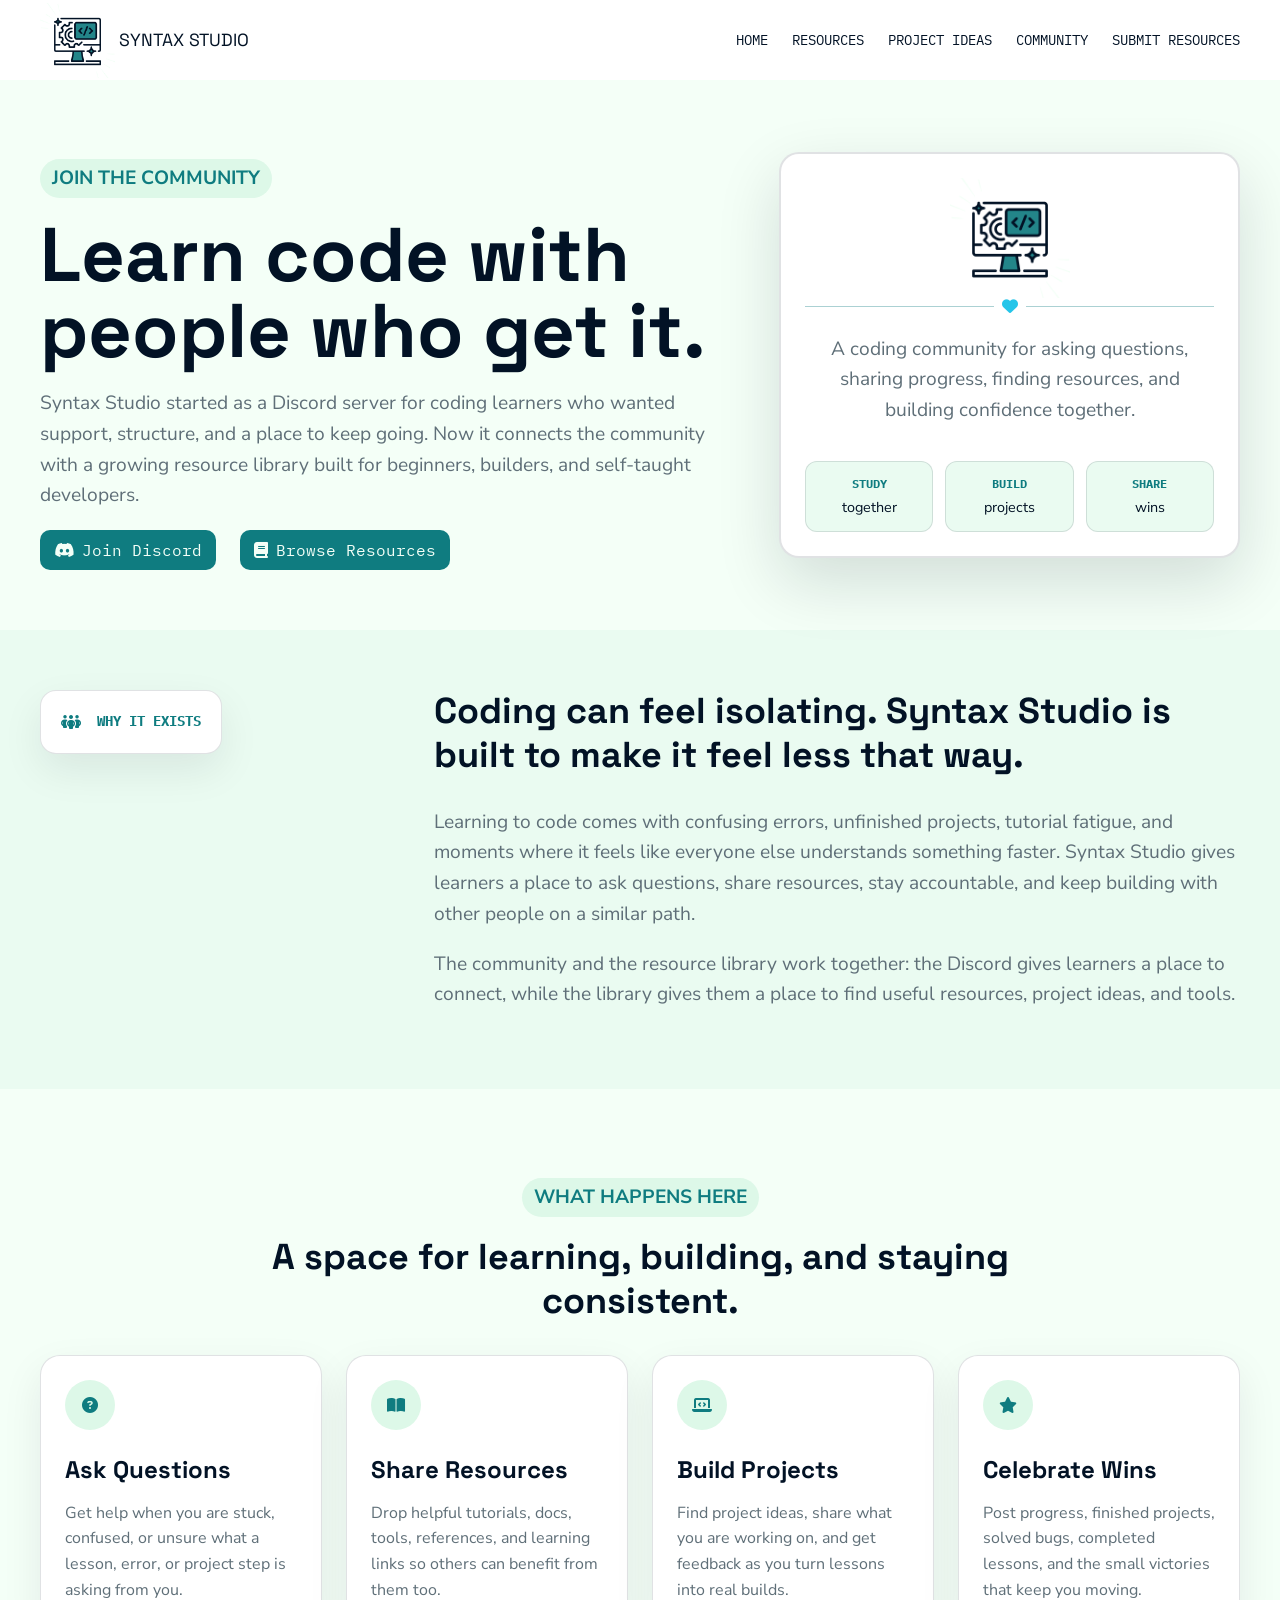
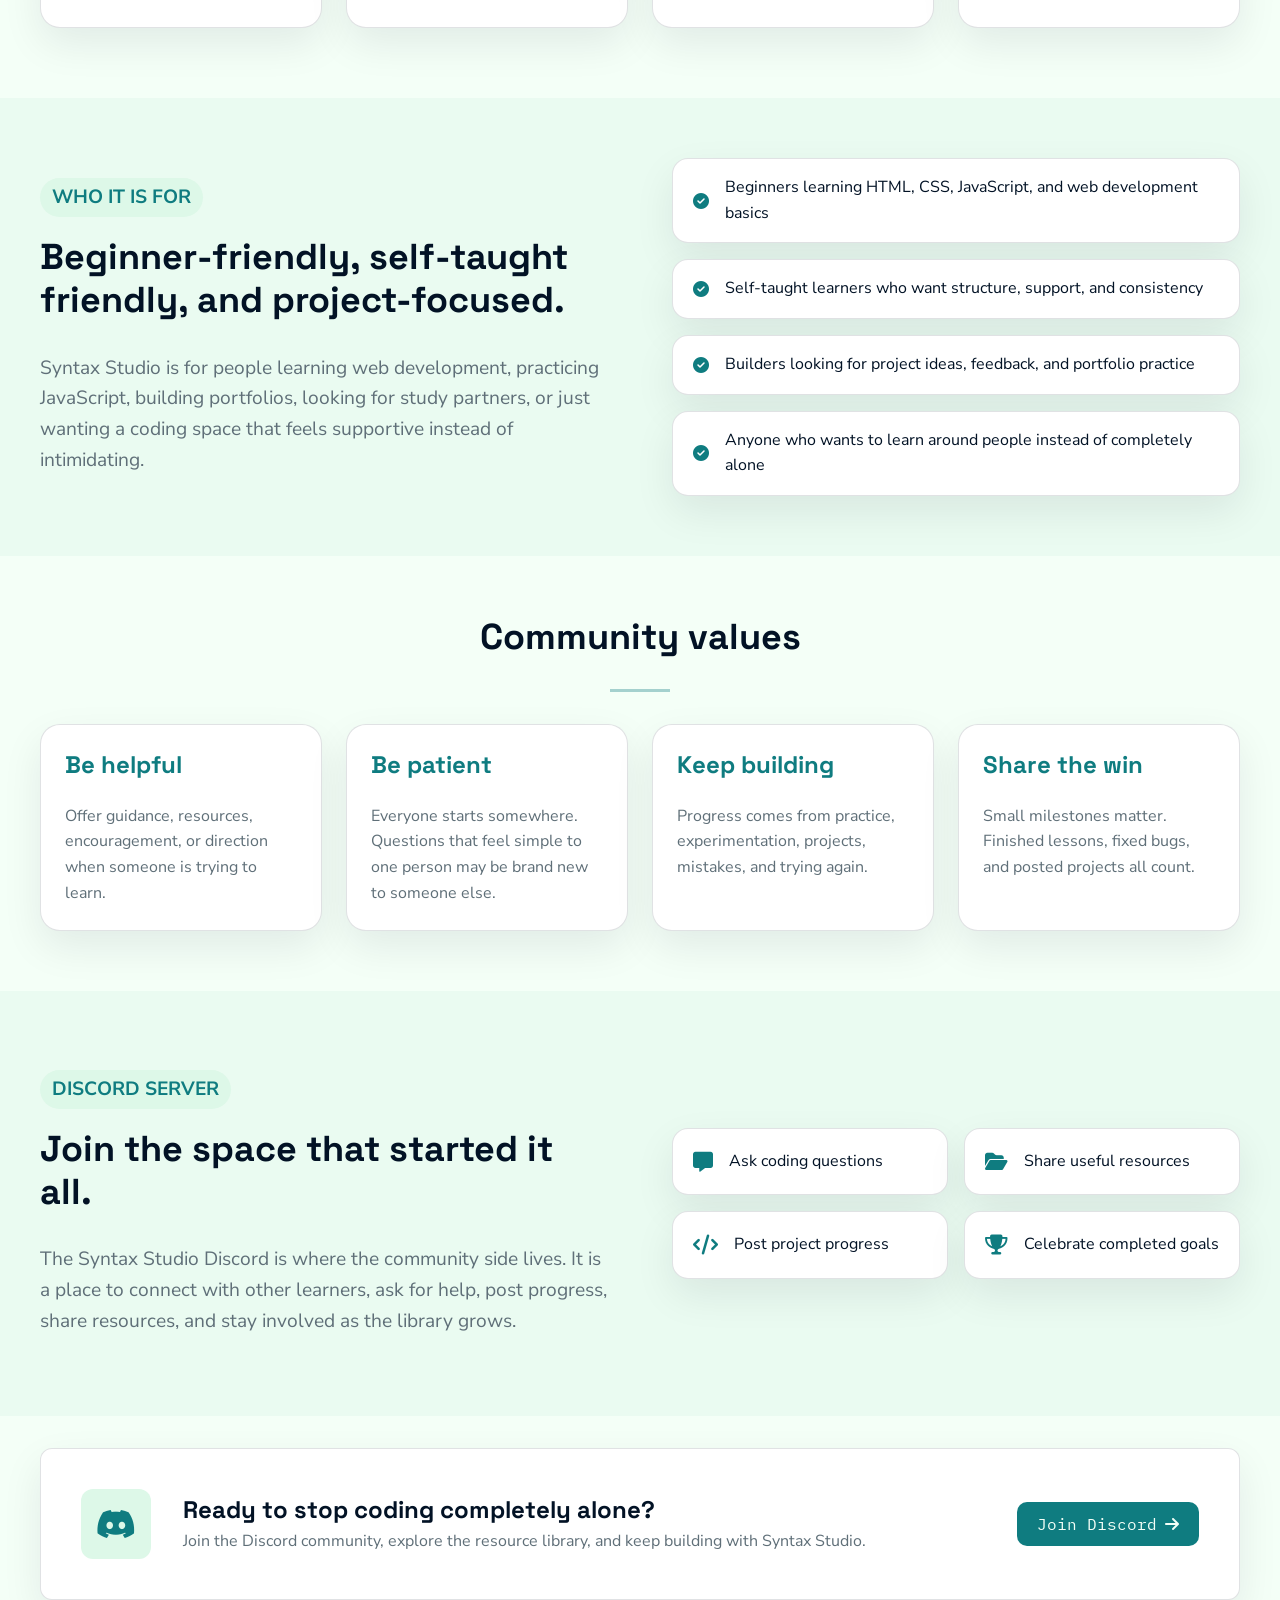
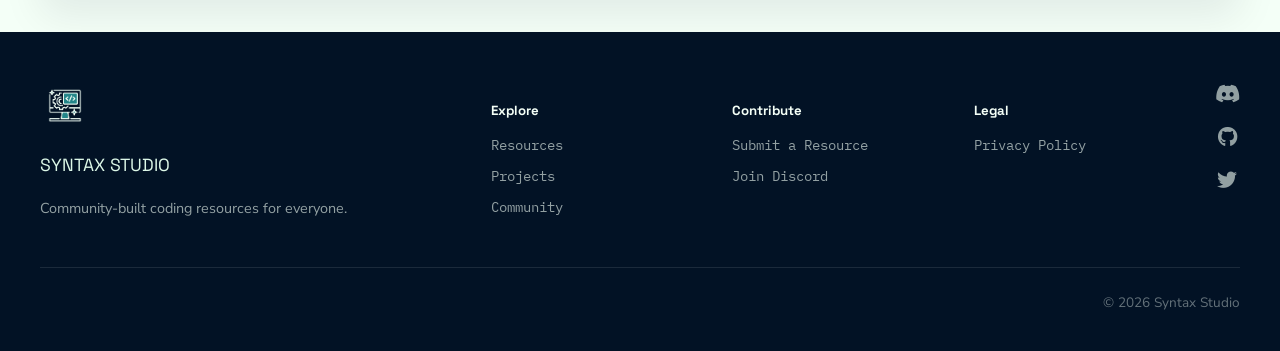
==== commit 7e1fa0e4: "Update resource library documentation and accessibility" ====
--- a/community.html
+++ b/community.html
@@ -1,287 +1,404 @@
-<!DOCTYPE html>
+<!doctype html>
 <html lang="en">
-<head>
-    <meta charset="UTF-8">
-    <meta name="viewport" content="width=device-width, initial-scale=1.0">
-    <meta name="description" content="Join the Syntax Studio community, a supportive Discord space for coding learners, builders, and self-taught developers.">
+  <head>
+    <meta charset="UTF-8" />
+    <meta name="viewport" content="width=device-width, initial-scale=1.0" />
+    <meta
+      name="description"
+      content="Join the Syntax Studio community, a supportive Discord space for coding learners, builders, and self-taught developers."
+    />
 
     <title>Community | Syntax Studio Resource Library</title>
 
-    <link rel="preconnect" href="https://fonts.googleapis.com">
-    <link rel="preconnect" href="https://fonts.gstatic.com" crossorigin>
-    <link href="https://fonts.googleapis.com/css2?family=IBM+Plex+Mono:ital,wght@0,100;0,200;0,300;0,400;0,500;0,600;0,700;1,100;1,200;1,300;1,400;1,500;1,600;1,700&family=Nunito+Sans:ital,opsz,wght@0,6..12,200..1000;1,6..12,200..1000&family=Space+Grotesk:wght@300..700&display=swap" rel="stylesheet">
-    <link rel="stylesheet" href="https://cdnjs.cloudflare.com/ajax/libs/font-awesome/6.5.0/css/all.min.css">
-    <link rel="stylesheet" href="styles.css">
-</head>
-
-<body>
+    <link rel="preconnect" href="https://fonts.googleapis.com" />
+    <link rel="preconnect" href="https://fonts.gstatic.com" crossorigin />
+    <link
+      href="https://fonts.googleapis.com/css2?family=IBM+Plex+Mono:ital,wght@0,100;0,200;0,300;0,400;0,500;0,600;0,700;1,100;1,200;1,300;1,400;1,500;1,600;1,700&family=Nunito+Sans:ital,opsz,wght@0,6..12,200..1000;1,6..12,200..1000&family=Space+Grotesk:wght@300..700&display=swap"
+      rel="stylesheet"
+    />
+    <link
+      rel="stylesheet"
+      href="https://cdnjs.cloudflare.com/ajax/libs/font-awesome/6.5.0/css/all.min.css"
+    />
+    <link rel="stylesheet" href="styles.css" />
+  </head>
+
+  <body>
     <div class="page-glow" aria-hidden="true"></div>
 
     <header class="site-header">
-        <div class="header-bar">
-            <img src="images/syntax-studio-transparent.png" alt="syntax studio logo" class="logo">
-            <p class="logo-text">SYNTAX STUDIO</p>
-
-            <nav class="site-nav" aria-label="Main navigation">
-                <a class="index" href="index.html">HOME</a>
-                <a class="resource" href="resources.html">RESOURCES</a>
-                <a class="projects" href="projects.html">PROJECT IDEAS</a>
-                <a class="community" href="community.html" aria-current="page">COMMUNITY</a>
-                <a class="submit" href="submit.html">SUBMIT RESOURCES</a>
-            </nav>
-        </div>
-
-        <div class="community-hero">
-            <div class="community-hero-text">
-                <p class="greeting">JOIN THE COMMUNITY</p>
-                <h1 class="title">Learn code with people who get it.</h1>
-                <p class="subheading">Syntax Studio started as a Discord server for coding learners who wanted support, structure, and a place to keep going. Now it connects the community with a growing resource library built for beginners, builders, and self-taught developers.</p>
-
-                <div class="link1-parent">
-                    <a href="https://discord.gg/zPbatCMyJx" class="discord-link">
-                        <i class="fa-brands fa-discord"></i>
-                        Join Discord
-                    </a>
-                    <a href="resources.html" class="resource-link">
-                        <i class="fa-solid fa-book"></i>
-                        Browse Resources
-                    </a>
-                </div>
-            </div>
-
-            <div class="community-hero-card">
-                <img src="images/syntax-studio-transparent.png" alt="syntax studio logo" class="logo2">
-
-                <div class="card-divider">
-                    <hr>
-                    <i class="fa-solid fa-heart divider-heart"></i>
-                    <hr>
-                </div>
-
-                <p>A coding community for asking questions, sharing progress, finding resources, and building confidence together.</p>
-
-                <div class="community-stats">
-                    <div>
-                        <span>study</span>
-                        <p>together</p>
-                    </div>
-                    <div>
-                        <span>build</span>
-                        <p>projects</p>
-                    </div>
-                    <div>
-                        <span>share</span>
-                        <p>wins</p>
-                    </div>
-                </div>
-            </div>
-        </div>
+      <div class="header-bar">
+        <img
+          src="images/syntax-studio-transparent.png"
+          alt="syntax studio logo"
+          class="logo"
+        />
+        <p class="logo-text">SYNTAX STUDIO</p>
+
+        <nav class="site-nav" aria-label="Main navigation">
+          <a class="index" href="index.html">HOME</a>
+          <a class="resource" href="resources.html">RESOURCES</a>
+          <a class="projects" href="projects.html">PROJECT IDEAS</a>
+          <a class="community" href="community.html" aria-current="page"
+            >COMMUNITY</a
+          >
+          <a class="submit" href="submit.html">SUBMIT RESOURCES</a>
+        </nav>
+      </div>
+
+      <div class="community-hero">
+        <div class="community-hero-text">
+          <p class="greeting">JOIN THE COMMUNITY</p>
+          <h1 class="title">Learn code with people who get it.</h1>
+          <p class="subheading">
+            Syntax Studio started as a Discord server for coding learners who
+            wanted support, structure, and a place to keep going. Now it
+            connects the community with a growing resource library built for
+            beginners, builders, and self-taught developers.
+          </p>
+
+          <div class="link1-parent">
+            <a href="https://discord.gg/zPbatCMyJx" class="discord-link">
+              <i class="fa-brands fa-discord"></i>
+              Join Discord
+            </a>
+            <a href="resources.html" class="resource-link">
+              <i class="fa-solid fa-book"></i>
+              Browse Resources
+            </a>
+          </div>
+        </div>
+
+        <div class="community-hero-card">
+          <img
+            src="images/syntax-studio-transparent.png"
+            alt="syntax studio logo"
+            class="logo2"
+          />
+
+          <div class="card-divider">
+            <hr />
+            <i class="fa-solid fa-heart divider-heart"></i>
+            <hr />
+          </div>
+
+          <p>
+            A coding community for asking questions, sharing progress, finding
+            resources, and building confidence together.
+          </p>
+
+          <div class="community-stats">
+            <div>
+              <span>study</span>
+              <p>together</p>
+            </div>
+            <div>
+              <span>build</span>
+              <p>projects</p>
+            </div>
+            <div>
+              <span>share</span>
+              <p>wins</p>
+            </div>
+          </div>
+        </div>
+      </div>
     </header>
 
     <main id="main-content">
-        <section class="community-intro" aria-labelledby="community-intro-title">
-            <div class="community-section-label">
-                <i class="fa-solid fa-people-group card-icon"></i>
-                <p>why it exists</p>
-            </div>
-
-            <div class="community-intro-content">
-                <h2 id="community-intro-title">Coding can feel isolating. Syntax Studio is built to make it feel less that way.</h2>
-                <p>Learning to code comes with confusing errors, unfinished projects, tutorial fatigue, and moments where it feels like everyone else understands something faster. Syntax Studio gives learners a place to ask questions, share resources, stay accountable, and keep building with other people on a similar path.</p>
-                <p>The community and the resource library work together: the Discord gives learners a place to connect, while the library gives them a place to find useful resources, project ideas, and tools.</p>
-            </div>
-        </section>
-
-        <section class="community-actions" aria-labelledby="community-actions-title">
-            <p class="greeting">WHAT HAPPENS HERE</p>
-            <h2 id="community-actions-title">A space for learning, building, and staying consistent.</h2>
-
-            <div class="community-action-grid">
-                <div class="community-action-card">
-                    <div class="icon-wrapper">
-                        <i class="fa-solid fa-circle-question card-icon"></i>
-                    </div>
-                    <h3>Ask Questions</h3>
-                    <p>Get help when you are stuck, confused, or unsure what a lesson, error, or project step is asking from you.</p>
-                </div>
-
-                <div class="community-action-card">
-                    <div class="icon-wrapper">
-                        <i class="fa-solid fa-book-open card-icon"></i>
-                    </div>
-                    <h3>Share Resources</h3>
-                    <p>Drop helpful tutorials, docs, tools, references, and learning links so others can benefit from them too.</p>
-                </div>
-
-                <div class="community-action-card">
-                    <div class="icon-wrapper">
-                        <i class="fa-solid fa-laptop-code card-icon"></i>
-                    </div>
-                    <h3>Build Projects</h3>
-                    <p>Find project ideas, share what you are working on, and get feedback as you turn lessons into real builds.</p>
-                </div>
-
-                <div class="community-action-card">
-                    <div class="icon-wrapper">
-                        <i class="fa-solid fa-star card-icon"></i>
-                    </div>
-                    <h3>Celebrate Wins</h3>
-                    <p>Post progress, finished projects, solved bugs, completed lessons, and the small victories that keep you moving.</p>
-                </div>
-            </div>
-        </section>
-
-        <section class="community-fit" aria-labelledby="community-fit-title">
-            <div class="community-fit-text">
-                <p class="greeting">WHO IT IS FOR</p>
-                <h2 id="community-fit-title">Beginner-friendly, self-taught friendly, and project-focused.</h2>
-                <p>Syntax Studio is for people learning web development, practicing JavaScript, building portfolios, looking for study partners, or just wanting a coding space that feels supportive instead of intimidating.</p>
-            </div>
-
-            <div class="community-fit-list">
-                <div class="community-list-item">
-                    <i class="fa-solid fa-circle-check"></i>
-                    <p>Beginners learning HTML, CSS, JavaScript, and web development basics</p>
-                </div>
-
-                <div class="community-list-item">
-                    <i class="fa-solid fa-circle-check"></i>
-                    <p>Self-taught learners who want structure, support, and consistency</p>
-                </div>
-
-                <div class="community-list-item">
-                    <i class="fa-solid fa-circle-check"></i>
-                    <p>Builders looking for project ideas, feedback, and portfolio practice</p>
-                </div>
-
-                <div class="community-list-item">
-                    <i class="fa-solid fa-circle-check"></i>
-                    <p>Anyone who wants to learn around people instead of completely alone</p>
-                </div>
-            </div>
-        </section>
-
-        <section class="community-values" aria-labelledby="community-values-title">
-            <h2 id="community-values-title">Community values</h2>
-            <hr class="section-hr">
-
-            <div class="community-value-cards">
-                <div class="community-value-card">
-                    <h3>Be helpful</h3>
-                    <p>Offer guidance, resources, encouragement, or direction when someone is trying to learn.</p>
-                </div>
-
-                <div class="community-value-card">
-                    <h3>Be patient</h3>
-                    <p>Everyone starts somewhere. Questions that feel simple to one person may be brand new to someone else.</p>
-                </div>
-
-                <div class="community-value-card">
-                    <h3>Keep building</h3>
-                    <p>Progress comes from practice, experimentation, projects, mistakes, and trying again.</p>
-                </div>
-
-                <div class="community-value-card">
-                    <h3>Share the win</h3>
-                    <p>Small milestones matter. Finished lessons, fixed bugs, and posted projects all count.</p>
-                </div>
-            </div>
-        </section>
-
-        <section class="community-discord" aria-labelledby="discord-title">
-            <div class="community-discord-text">
-                <p class="greeting">DISCORD SERVER</p>
-                <h2 id="discord-title">Join the space that started it all.</h2>
-                <p>The Syntax Studio Discord is where the community side lives. It is a place to connect with other learners, ask for help, post progress, share resources, and stay involved as the library grows.</p>
-            </div>
-
-            <div class="discord-feature-list">
-                <div class="discord-feature">
-                    <i class="fa-solid fa-message"></i>
-                    <p>Ask coding questions</p>
-                </div>
-
-                <div class="discord-feature">
-                    <i class="fa-solid fa-folder-open"></i>
-                    <p>Share useful resources</p>
-                </div>
-
-                <div class="discord-feature">
-                    <i class="fa-solid fa-code"></i>
-                    <p>Post project progress</p>
-                </div>
-
-                <div class="discord-feature">
-                    <i class="fa-solid fa-trophy"></i>
-                    <p>Celebrate completed goals</p>
-                </div>
-            </div>
-        </section>
-
-        <section class="community-callout" aria-labelledby="community-callout-title">
-            <div class="callout-icon">
-                <i class="fa-brands fa-discord"></i>
-            </div>
-
-            <div class="callout-text">
-                <h3 id="community-callout-title">Ready to stop coding completely alone?</h3>
-                <p>Join the Discord community, explore the resource library, and keep building with Syntax Studio.</p>
-            </div>
-
-            <a href="https://discord.gg/zPbatCMyJx" class="callout-btn">
-                Join Discord
-                <i class="fa-solid fa-arrow-right"></i>
-            </a>
-        </section>
+      <section class="community-intro" aria-labelledby="community-intro-title">
+        <div class="community-section-label">
+          <i class="fa-solid fa-people-group card-icon"></i>
+          <p>why it exists</p>
+        </div>
+
+        <div class="community-intro-content">
+          <h2 id="community-intro-title">
+            Coding can feel isolating. Syntax Studio is built to make it feel
+            less that way.
+          </h2>
+          <p>
+            Learning to code comes with confusing errors, unfinished projects,
+            tutorial fatigue, and moments where it feels like everyone else
+            understands something faster. Syntax Studio gives learners a place
+            to ask questions, share resources, stay accountable, and keep
+            building with other people on a similar path.
+          </p>
+          <p>
+            The community and the resource library work together: the Discord
+            gives learners a place to connect, while the library gives them a
+            place to find useful resources, project ideas, and tools.
+          </p>
+        </div>
+      </section>
+
+      <section
+        class="community-actions"
+        aria-labelledby="community-actions-title"
+      >
+        <p class="greeting">WHAT HAPPENS HERE</p>
+        <h2 id="community-actions-title">
+          A space for learning, building, and staying consistent.
+        </h2>
+
+        <div class="community-action-grid">
+          <div class="community-action-card">
+            <div class="icon-wrapper">
+              <i class="fa-solid fa-circle-question card-icon"></i>
+            </div>
+            <h3>Ask Questions</h3>
+            <p>
+              Get help when you are stuck, confused, or unsure what a lesson,
+              error, or project step is asking from you.
+            </p>
+          </div>
+
+          <div class="community-action-card">
+            <div class="icon-wrapper">
+              <i class="fa-solid fa-book-open card-icon"></i>
+            </div>
+            <h3>Share Resources</h3>
+            <p>
+              Drop helpful tutorials, docs, tools, references, and learning
+              links so others can benefit from them too.
+            </p>
+          </div>
+
+          <div class="community-action-card">
+            <div class="icon-wrapper">
+              <i class="fa-solid fa-laptop-code card-icon"></i>
+            </div>
+            <h3>Build Projects</h3>
+            <p>
+              Find project ideas, share what you are working on, and get
+              feedback as you turn lessons into real builds.
+            </p>
+          </div>
+
+          <div class="community-action-card">
+            <div class="icon-wrapper">
+              <i class="fa-solid fa-star card-icon"></i>
+            </div>
+            <h3>Celebrate Wins</h3>
+            <p>
+              Post progress, finished projects, solved bugs, completed lessons,
+              and the small victories that keep you moving.
+            </p>
+          </div>
+        </div>
+      </section>
+
+      <section class="community-fit" aria-labelledby="community-fit-title">
+        <div class="community-fit-text">
+          <p class="greeting">WHO IT IS FOR</p>
+          <h2 id="community-fit-title">
+            Beginner-friendly, self-taught friendly, and project-focused.
+          </h2>
+          <p>
+            Syntax Studio is for people learning web development, practicing
+            JavaScript, building portfolios, looking for study partners, or just
+            wanting a coding space that feels supportive instead of
+            intimidating.
+          </p>
+        </div>
+
+        <div class="community-fit-list">
+          <div class="community-list-item">
+            <i class="fa-solid fa-circle-check"></i>
+            <p>
+              Beginners learning HTML, CSS, JavaScript, and web development
+              basics
+            </p>
+          </div>
+
+          <div class="community-list-item">
+            <i class="fa-solid fa-circle-check"></i>
+            <p>
+              Self-taught learners who want structure, support, and consistency
+            </p>
+          </div>
+
+          <div class="community-list-item">
+            <i class="fa-solid fa-circle-check"></i>
+            <p>
+              Builders looking for project ideas, feedback, and portfolio
+              practice
+            </p>
+          </div>
+
+          <div class="community-list-item">
+            <i class="fa-solid fa-circle-check"></i>
+            <p>
+              Anyone who wants to learn around people instead of completely
+              alone
+            </p>
+          </div>
+        </div>
+      </section>
+
+      <section
+        class="community-values"
+        aria-labelledby="community-values-title"
+      >
+        <h2 id="community-values-title">Community values</h2>
+        <hr class="section-hr" />
+
+        <div class="community-value-cards">
+          <div class="community-value-card">
+            <h3>Be helpful</h3>
+            <p>
+              Offer guidance, resources, encouragement, or direction when
+              someone is trying to learn.
+            </p>
+          </div>
+
+          <div class="community-value-card">
+            <h3>Be patient</h3>
+            <p>
+              Everyone starts somewhere. Questions that feel simple to one
+              person may be brand new to someone else.
+            </p>
+          </div>
+
+          <div class="community-value-card">
+            <h3>Keep building</h3>
+            <p>
+              Progress comes from practice, experimentation, projects, mistakes,
+              and trying again.
+            </p>
+          </div>
+
+          <div class="community-value-card">
+            <h3>Share the win</h3>
+            <p>
+              Small milestones matter. Finished lessons, fixed bugs, and posted
+              projects all count.
+            </p>
+          </div>
+        </div>
+      </section>
+
+      <section class="community-discord" aria-labelledby="discord-title">
+        <div class="community-discord-text">
+          <p class="greeting">DISCORD SERVER</p>
+          <h2 id="discord-title">Join the space that started it all.</h2>
+          <p>
+            The Syntax Studio Discord is where the community side lives. It is a
+            place to connect with other learners, ask for help, post progress,
+            share resources, and stay involved as the library grows.
+          </p>
+        </div>
+
+        <div class="discord-feature-list">
+          <div class="discord-feature">
+            <i class="fa-solid fa-message"></i>
+            <p>Ask coding questions</p>
+          </div>
+
+          <div class="discord-feature">
+            <i class="fa-solid fa-folder-open"></i>
+            <p>Share useful resources</p>
+          </div>
+
+          <div class="discord-feature">
+            <i class="fa-solid fa-code"></i>
+            <p>Post project progress</p>
+          </div>
+
+          <div class="discord-feature">
+            <i class="fa-solid fa-trophy"></i>
+            <p>Celebrate completed goals</p>
+          </div>
+        </div>
+      </section>
+
+      <section
+        class="community-callout"
+        aria-labelledby="community-callout-title"
+      >
+        <div class="callout-icon">
+          <i class="fa-brands fa-discord"></i>
+        </div>
+
+        <div class="callout-text">
+          <h3 id="community-callout-title">
+            Ready to stop coding completely alone?
+          </h3>
+          <p>
+            Join the Discord community, explore the resource library, and keep
+            building with Syntax Studio.
+          </p>
+        </div>
+
+        <a href="https://discord.gg/zPbatCMyJx" class="callout-btn">
+          Join Discord
+          <i class="fa-solid fa-arrow-right"></i>
+        </a>
+      </section>
     </main>
 
     <footer>
-        <div class="footer-inner">
-            <div class="footer-brand">
-                <img src="images/syntax-studio-logo-inv.png" alt="syntax studio logo" class="footer-logo">
-                <p class="logo-text2">SYNTAX STUDIO</p>
-                <p class="footer-tagline">Community-built coding resources for everyone.</p>
-            </div>
-
-            <div class="footer-nav-group">
-                <h5>Explore</h5>
-                <nav>
-                    <a href="resources.html">Resources</a>
-                    <a href="projects.html">Projects</a>
-                    <a href="community.html">Community</a>
-                </nav>
-            </div>
-
-            <div class="footer-nav-group">
-                <h5>Contribute</h5>
-                <nav>
-                    <a href="submit.html">Submit a Resource</a>
-                    <a href="https://discord.gg/zPbatCMyJx">Join Discord</a>
-                </nav>
-            </div>
-
-            <div class="footer-nav-group">
-                <h5>Legal</h5>
-                <nav>
-                    <a href="#">Privacy Policy</a>
-                    <a href="#">Terms of Use</a>
-                </nav>
-            </div>
-
-            <div class="footer-social">
-                <a href="https://discord.gg/zPbatCMyJx" aria-label="Join Syntax Studio on Discord">
-                    <i class="fa-brands fa-discord"></i>
-                </a>
-                <a href="https://github.com/kaymade" aria-label="Visit Syntax Studio on GitHub">
-                    <i class="fa-brands fa-github"></i>
-                </a>
-                <a href="https://x.com/syntaxstudio_?s=21" aria-label="Visit Syntax Studio on X">
-                    <i class="fa-brands fa-twitter"></i>
-                </a>
-            </div>
-        </div>
-
-        <p class="footer-copyright">© 2026 Syntax Studio</p>
+      <div class="footer-inner">
+        <div class="footer-brand">
+          <img
+            src="images/syntax-studio-logo-inv.png"
+            alt="syntax studio logo"
+            class="footer-logo"
+          />
+          <p class="logo-text2">SYNTAX STUDIO</p>
+          <p class="footer-tagline">
+            Community-built coding resources for everyone.
+          </p>
+        </div>
+
+        <div class="footer-nav-group">
+          <h5>Explore</h5>
+          <nav>
+            <a href="resources.html">Resources</a>
+            <a href="projects.html">Projects</a>
+            <a href="community.html">Community</a>
+          </nav>
+        </div>
+
+        <div class="footer-nav-group">
+          <h5>Contribute</h5>
+          <nav>
+            <a href="submit.html">Submit a Resource</a>
+            <a href="https://discord.gg/zPbatCMyJx">Join Discord</a>
+          </nav>
+        </div>
+
+        <div class="footer-nav-group">
+          <h5>Legal</h5>
+
+          <nav>
+            <a href="privacy.html">Privacy Policy</a>
+          </nav>
+        </div>
+
+        <div class="footer-social">
+          <a
+            href="https://discord.gg/zPbatCMyJx"
+            aria-label="Join Syntax Studio on Discord"
+          >
+            <i class="fa-brands fa-discord"></i>
+          </a>
+          <a
+            href="https://github.com/kaymade"
+            aria-label="Visit Syntax Studio on GitHub"
+          >
+            <i class="fa-brands fa-github"></i>
+          </a>
+          <a
+            href="https://x.com/syntaxstudio_?s=21"
+            aria-label="Visit Syntax Studio on X"
+          >
+            <i class="fa-brands fa-twitter"></i>
+          </a>
+        </div>
+      </div>
+
+      <p class="footer-copyright">© 2026 Syntax Studio</p>
     </footer>
-</body>
-</html>+  </body>
+</html>
--- a/styles.css
+++ b/styles.css
@@ -1,43 +1,43 @@
 :root {
-    --studio-ink: #021225;
-    --studio-navy: #061A2F;
-    --studio-teal: #0F7C80;
-    --studio-aqua: #25C5E9;
-    --studio-mint: #DDF8E8;
-    --studio-cream: #F4FFF7;
-    --studio-white: #FFFFFF;
-    --studio-gray: #5F6F78;
-
-    --background-main: #F4FFF7;
-    --background-soft: #EAFBF1;
-    --background-card: #FFFFFF;
-    --background-card-dark: rgba(35, 133, 137, 0.88);
-    --background-footer: #021225;
-
-    --text-main: #021225;
-    --text-soft: #5F6F78;
-    --text-light: #F4FFF7;
-
-    --accent-main: #0F7C80;
-    --accent-bright: #25C5E9;
-    --accent-soft: #DDF8E8;
-
-    --border-soft: rgba(2, 18, 37, 0.12);
-    --border-teal: rgba(15, 124, 128, 0.35);
-
-    --shadow-soft: 0 1rem 2.5rem rgba(2, 18, 37, 0.08);
-    --shadow-medium: 0 1.5rem 4rem rgba(2, 18, 37, 0.14);
-    --shadow-hover: 0 1.5rem 3rem rgba(2, 18, 37, 0.16);
+  --studio-ink: #021225;
+  --studio-navy: #061a2f;
+  --studio-teal: #0f7c80;
+  --studio-aqua: #25c5e9;
+  --studio-mint: #ddf8e8;
+  --studio-cream: #f4fff7;
+  --studio-white: #ffffff;
+  --studio-gray: #5f6f78;
+
+  --background-main: #f4fff7;
+  --background-soft: #eafbf1;
+  --background-card: #ffffff;
+  --background-card-dark: rgba(35, 133, 137, 0.88);
+  --background-footer: #021225;
+
+  --text-main: #021225;
+  --text-soft: #5f6f78;
+  --text-light: #f4fff7;
+
+  --accent-main: #0f7c80;
+  --accent-bright: #25c5e9;
+  --accent-soft: #ddf8e8;
+
+  --border-soft: rgba(2, 18, 37, 0.12);
+  --border-teal: rgba(15, 124, 128, 0.35);
+
+  --shadow-soft: 0 1rem 2.5rem rgba(2, 18, 37, 0.08);
+  --shadow-medium: 0 1.5rem 4rem rgba(2, 18, 37, 0.14);
+  --shadow-hover: 0 1.5rem 3rem rgba(2, 18, 37, 0.16);
 }
 
 * {
-    box-sizing: border-box;
+  box-sizing: border-box;
 }
 
 body {
-    margin: 0;
-    background-color: var(--background-main);
-    color: var(--text-main);
+  margin: 0;
+  background-color: var(--background-main);
+  color: var(--text-main);
 }
 
 /* text styling */
@@ -50,653 +50,664 @@
 h6,
 .logo-text,
 .logo-text2 {
-    font-family: 'Space Grotesk', sans-serif;
+  font-family: "Space Grotesk", sans-serif;
 }
 
 a {
-    font-family: 'IBM Plex Mono', monospace;
-    text-decoration: none;
-    color: var(--text-main);
+  font-family: "IBM Plex Mono", monospace;
+  text-decoration: none;
+  color: var(--text-main);
 }
 
 p {
-    font-family: 'Nunito Sans', sans-serif;
-    font-size: 1.2rem;
-    line-height: 1.6;
+  font-family: "Nunito Sans", sans-serif;
+  font-size: 1.2rem;
+  line-height: 1.6;
 }
 
 h3 {
-    font-size: 1.5rem;
-    text-align: center;
+  font-size: 1.5rem;
+  text-align: center;
 }
 
 .section-hr,
 .hr-who,
 .hr-what {
-    border: none;
-    border-top: 1px solid var(--border-teal);
+  border: none;
+  border-top: 1px solid var(--border-teal);
 }
 
 /* header and nav */
 
 .header-bar {
-    display: flex;
-    align-items: center;
-    min-height: 80px;
-    gap: 0.25rem;
-    padding: 0 40px;
-    background-color: var(--background-card);
+  display: flex;
+  align-items: center;
+  min-height: 80px;
+  gap: 0.25rem;
+  padding: 0 40px;
+  background-color: var(--background-card);
 }
 
 .logo {
-    width: 75px;
-    height: 75px;
+  width: 75px;
+  height: 75px;
 }
 
 .logo-text {
-    font-size: 1.1rem;
+  font-size: 1.1rem;
 }
 
 .site-nav {
-    display: flex;
-    align-items: center;
-    margin-left: auto;
-    gap: 1.5rem;
+  display: flex;
+  align-items: center;
+  margin-left: auto;
+  gap: 1.5rem;
 }
 
 .site-nav a {
-    font-size: 0.85rem;
-    transition: color 0.2s ease;
+  font-size: 0.85rem;
+  transition: color 0.2s ease;
 }
 
 .site-nav a:hover {
-    color: var(--studio-teal);
+  color: var(--studio-teal);
 }
 
 .container-header {
-    background-color: var(--background-main);
-    padding: 60px 40px;
-    display: grid;
-    grid-template-columns: 1.5fr 1fr;
-    align-items: center;
-    gap: 3rem;
+  background-color: var(--background-main);
+  padding: 60px 40px;
+  display: grid;
+  grid-template-columns: 1.5fr 1fr;
+  align-items: center;
+  gap: 3rem;
 }
 
 .greeting {
-    background-color: var(--studio-mint);
-    color: var(--studio-teal);
-    font-weight: bold;
-    width: fit-content;
-    padding: 4px 12px;
-    border-radius: 999px;
+  background-color: var(--studio-mint);
+  color: var(--studio-teal);
+  font-weight: bold;
+  width: fit-content;
+  padding: 4px 12px;
+  border-radius: 999px;
 }
 
 .title {
-    font-size: clamp(2.5rem, 6vw, 4.75rem);
-    line-height: 1;
-    margin: 1rem 0;
+  font-size: clamp(2.5rem, 6vw, 4.75rem);
+  line-height: 1;
+  margin: 1rem 0;
 }
 
 .subheading {
-    max-width: 700px;
-    color: var(--text-soft);
+  max-width: 700px;
+  color: var(--text-soft);
 }
 
 .link1-parent {
-    display: flex;
-    gap: 1.5rem;
-    flex-wrap: wrap;
+  display: flex;
+  gap: 1.5rem;
+  flex-wrap: wrap;
 }
 
 .resource-link,
 .discord-link,
 .callout-btn {
-    background-color: var(--studio-teal);
-    width: fit-content;
-    padding: 10px 14px;
-    color: var(--studio-cream);
-    display: flex;
-    align-items: center;
-    gap: 0.5rem;
-    border-radius: 10px;
-    transition: transform 0.2s ease, background-color 0.2s ease, box-shadow 0.2s ease;
+  background-color: var(--studio-teal);
+  width: fit-content;
+  padding: 10px 14px;
+  color: var(--studio-cream);
+  display: flex;
+  align-items: center;
+  gap: 0.5rem;
+  border-radius: 10px;
+  transition:
+    transform 0.2s ease,
+    background-color 0.2s ease,
+    box-shadow 0.2s ease;
 }
 
 .resource-link:hover,
 .discord-link:hover,
 .callout-btn:hover {
-    background-color: var(--studio-navy);
-    box-shadow: var(--shadow-soft);
-    transform: translateY(-2px);
+  background-color: var(--studio-navy);
+  box-shadow: var(--shadow-soft);
+  transform: translateY(-2px);
 }
 
 .hero-card {
-    background-color: var(--background-card);
-    display: flex;
-    flex-direction: column;
-    align-items: center;
-    border-radius: 20px;
-    text-align: center;
-    padding: 1.5rem;
-    box-shadow: var(--shadow-medium);
-    border: 2px solid var(--border-soft);
+  background-color: var(--background-card);
+  display: flex;
+  flex-direction: column;
+  align-items: center;
+  border-radius: 20px;
+  text-align: center;
+  padding: 1.5rem;
+  box-shadow: var(--shadow-medium);
+  border: 2px solid var(--border-soft);
 }
 
 .logo2 {
-    width: 120px;
-    height: 120px;
+  width: 120px;
+  height: 120px;
 }
 
 .card-divider {
-    display: flex;
-    align-items: center;
-    gap: 0.5rem;
-    width: 100%;
+  display: flex;
+  align-items: center;
+  gap: 0.5rem;
+  width: 100%;
 }
 
 .card-divider hr {
-    flex: 1;
-    border: none;
-    border-top: 1px solid var(--border-teal);
-    margin: 0;
+  flex: 1;
+  border: none;
+  border-top: 1px solid var(--border-teal);
+  margin: 0;
 }
 
 .divider-heart {
-    color: var(--studio-aqua);
+  color: var(--studio-aqua);
 }
 
 .card-features {
-    display: flex;
-    justify-content: center;
-    gap: 1.5rem;
-    flex-wrap: wrap;
+  display: flex;
+  justify-content: center;
+  gap: 1.5rem;
+  flex-wrap: wrap;
 }
 
 .card-feature {
-    display: flex;
-    flex-direction: column;
-    align-items: center;
-    gap: 0.5rem;
+  display: flex;
+  flex-direction: column;
+  align-items: center;
+  gap: 0.5rem;
 }
 
 .card-feature p {
-    margin: 0;
-    font-size: 0.95rem;
+  margin: 0;
+  font-size: 0.95rem;
 }
 
 .feature-icon,
 .card-icon {
-    color: var(--studio-teal);
+  color: var(--studio-teal);
 }
 
 /* content cards */
 
 .who {
-    background-color: var(--background-soft);
-    padding: 60px 40px;
+  background-color: var(--background-soft);
+  padding: 60px 40px;
 }
 
 .who p {
-    max-width: 1000px;
-    margin-left: auto;
-    margin-right: auto;
+  max-width: 1000px;
+  margin-left: auto;
+  margin-right: auto;
 }
 
 .hr-who {
-    margin: 0 auto 1.5rem;
-    max-width: 1000px;
+  margin: 0 auto 1.5rem;
+  max-width: 1000px;
 }
 
 .here {
-    background-color: var(--background-main);
-    padding: 3rem 40px;
+  background-color: var(--background-main);
+  padding: 3rem 40px;
 }
 
 .hr-what {
-    width: 60px;
-    border-top-width: 3px;
-    margin: 0.5rem auto 2rem;
+  width: 60px;
+  border-top-width: 3px;
+  margin: 0.5rem auto 2rem;
 }
 
 .cards {
-    display: flex;
-    gap: 1.5rem;
-    width: 100%;
+  display: flex;
+  gap: 1.5rem;
+  width: 100%;
 }
 
 .action-card {
-    background-color: var(--background-card);
-    padding: 1.25rem;
-    display: flex;
-    align-items: center;
-    gap: 1rem;
-    border: 1px solid var(--border-soft);
-    border-radius: 20px;
-    box-shadow: var(--shadow-soft);
-    flex: 1;
-    transition: transform 0.2s ease, box-shadow 0.2s ease, border-color 0.2s ease;
+  background-color: var(--background-card);
+  padding: 1.25rem;
+  display: flex;
+  align-items: center;
+  gap: 1rem;
+  border: 1px solid var(--border-soft);
+  border-radius: 20px;
+  box-shadow: var(--shadow-soft);
+  flex: 1;
+  transition:
+    transform 0.2s ease,
+    box-shadow 0.2s ease,
+    border-color 0.2s ease;
 }
 
 .action-card h4,
 .action-card p {
-    margin: 0;
+  margin: 0;
 }
 
 .action-card p {
-    color: var(--text-soft);
-    font-size: 1rem;
+  color: var(--text-soft);
+  font-size: 1rem;
 }
 
 .action-card:hover {
-    border-color: var(--border-teal);
-    box-shadow: var(--shadow-hover);
-    transform: translateY(-6px);
+  border-color: var(--border-teal);
+  box-shadow: var(--shadow-hover);
+  transform: translateY(-6px);
 }
 
 .action-card:hover .icon-wrapper,
 .path-card:hover .path-icon {
-    transform: scale(1.08) rotate(-3deg);
+  transform: scale(1.08) rotate(-3deg);
 }
 
 .icon-wrapper {
-    flex-shrink: 0;
-    width: 50px;
-    height: 50px;
-    border-radius: 50%;
-    background-color: var(--accent-soft);
-    display: flex;
-    align-items: center;
-    justify-content: center;
-    transition: transform 0.2s ease, background-color 0.2s ease;
+  flex-shrink: 0;
+  width: 50px;
+  height: 50px;
+  border-radius: 50%;
+  background-color: var(--accent-soft);
+  display: flex;
+  align-items: center;
+  justify-content: center;
+  transition:
+    transform 0.2s ease,
+    background-color 0.2s ease;
 }
 
 /* feature split */
 
 .feature-split {
-    display: grid;
-    grid-template-columns: 1fr 1fr;
-    gap: 4rem;
-    padding: 60px 40px;
-    background-color: var(--background-soft);
-    align-items: center;
+  display: grid;
+  grid-template-columns: 1fr 1fr;
+  gap: 4rem;
+  padding: 60px 40px;
+  background-color: var(--background-soft);
+  align-items: center;
 }
 
 .feature-split-text h2 {
-    font-size: 2rem;
-    line-height: 1.3;
-    text-align: left;
+  font-size: 2rem;
+  line-height: 1.3;
+  text-align: left;
 }
 
 .feature-split-text .section-hr {
-    margin: 1rem 0;
+  margin: 1rem 0;
 }
 
 .feature-split-list {
-    display: flex;
-    flex-direction: column;
-    gap: 1.25rem;
+  display: flex;
+  flex-direction: column;
+  gap: 1.25rem;
 }
 
 .feature-item {
-    display: flex;
-    align-items: center;
-    gap: 1rem;
+  display: flex;
+  align-items: center;
+  gap: 1rem;
 }
 
 .feature-item p {
-    margin: 0;
-    color: var(--text-main);
+  margin: 0;
+  color: var(--text-main);
 }
 
 /* paths */
 
 .paths {
-    padding: 60px 40px;
-    background-color: var(--background-main);
-    text-align: center;
+  padding: 60px 40px;
+  background-color: var(--background-main);
+  text-align: center;
 }
 
 .paths .section-hr {
-    width: 60px;
-    border-top-width: 3px;
-    margin: 0.5rem auto 2rem;
+  width: 60px;
+  border-top-width: 3px;
+  margin: 0.5rem auto 2rem;
 }
 
 .path-cards {
-    display: grid;
-    grid-template-columns: repeat(4, 1fr);
-    gap: 1.5rem;
-    margin-top: 2rem;
+  display: grid;
+  grid-template-columns: repeat(4, 1fr);
+  gap: 1.5rem;
+  margin-top: 2rem;
 }
 
 .path-card {
-    background-color: var(--background-card);
-    border: 1px solid var(--border-soft);
-    border-radius: 12px;
-    padding: 1.5rem;
-    box-shadow: var(--shadow-soft);
-    display: flex;
-    flex-direction: column;
-    align-items: center;
-    gap: 0.75rem;
-    text-align: center;
-    transition: transform 0.2s ease, box-shadow 0.2s ease, border-color 0.2s ease;
+  background-color: var(--background-card);
+  border: 1px solid var(--border-soft);
+  border-radius: 12px;
+  padding: 1.5rem;
+  box-shadow: var(--shadow-soft);
+  display: flex;
+  flex-direction: column;
+  align-items: center;
+  gap: 0.75rem;
+  text-align: center;
+  transition:
+    transform 0.2s ease,
+    box-shadow 0.2s ease,
+    border-color 0.2s ease;
 }
 
 .path-card h4,
 .path-card p {
-    margin: 0;
+  margin: 0;
 }
 
 .path-card p {
-    color: var(--text-soft);
-    font-size: 1rem;
+  color: var(--text-soft);
+  font-size: 1rem;
 }
 
 .path-card:hover {
-    border-color: var(--border-teal);
-    box-shadow: var(--shadow-hover);
-    transform: translateY(-6px);
+  border-color: var(--border-teal);
+  box-shadow: var(--shadow-hover);
+  transform: translateY(-6px);
 }
 
 .path-icon {
-    width: 60px;
-    height: 60px;
-    border-radius: 12px;
-    display: flex;
-    align-items: center;
-    justify-content: center;
-    font-size: 1.75rem;
-    transition: transform 0.2s ease;
+  width: 60px;
+  height: 60px;
+  border-radius: 12px;
+  display: flex;
+  align-items: center;
+  justify-content: center;
+  font-size: 1.75rem;
+  transition: transform 0.2s ease;
 }
 
 .html-icon {
-    background-color: #fff3e0;
-    color: #e44d26;
+  background-color: #fff3e0;
+  color: #e44d26;
 }
 
 .js-icon {
-    background-color: #fff9c4;
-    color: #c8a800;
+  background-color: #fff9c4;
+  color: #c8a800;
 }
 
 .tools-icon {
-    background-color: #e3f2fd;
-    color: var(--studio-aqua);
+  background-color: #e3f2fd;
+  color: var(--studio-aqua);
 }
 
 .projects-icon {
-    background-color: #f3e5f5;
-    color: #9c27b0;
+  background-color: #f3e5f5;
+  color: #9c27b0;
 }
 
 /* callout */
 
 .callout {
-    display: grid;
-    grid-template-columns: auto 1fr auto;
-    align-items: center;
-    gap: 2rem;
-    background-color: var(--background-soft);
-    border: 1px solid var(--border-soft);
-    border-radius: 12px;
-    padding: 2.5rem;
-    margin: 2rem 40px;
-    box-shadow: var(--shadow-soft);
+  display: grid;
+  grid-template-columns: auto 1fr auto;
+  align-items: center;
+  gap: 2rem;
+  background-color: var(--background-soft);
+  border: 1px solid var(--border-soft);
+  border-radius: 12px;
+  padding: 2.5rem;
+  margin: 2rem 40px;
+  box-shadow: var(--shadow-soft);
 }
 
 .callout-icon {
-    width: 70px;
-    height: 70px;
-    background-color: var(--accent-soft);
-    border-radius: 12px;
-    display: flex;
-    align-items: center;
-    justify-content: center;
-    font-size: 2rem;
-    color: var(--studio-teal);
+  width: 70px;
+  height: 70px;
+  background-color: var(--accent-soft);
+  border-radius: 12px;
+  display: flex;
+  align-items: center;
+  justify-content: center;
+  font-size: 2rem;
+  color: var(--studio-teal);
 }
 
 .callout-text h3 {
-    text-align: left;
-    margin: 0 0 0.25rem;
+  text-align: left;
+  margin: 0 0 0.25rem;
 }
 
 .callout-text p {
-    color: var(--text-soft);
-    margin: 0;
-    font-size: 1rem;
+  color: var(--text-soft);
+  margin: 0;
+  font-size: 1rem;
 }
 
 .callout-btn {
-    padding: 12px 20px;
-    white-space: nowrap;
+  padding: 12px 20px;
+  white-space: nowrap;
 }
 
 /* footer */
 
 footer {
-    background-color: var(--background-footer);
-    padding: 3rem 40px 1.5rem;
+  background-color: var(--background-footer);
+  padding: 3rem 40px 1.5rem;
 }
 
 .footer-inner {
-    display: grid;
-    grid-template-columns: 2fr 1fr 1fr 1fr auto;
-    gap: 2rem;
-    align-items: start;
-    padding-bottom: 2rem;
-    border-bottom: 1px solid rgba(244, 255, 247, 0.1);
+  display: grid;
+  grid-template-columns: 2fr 1fr 1fr 1fr auto;
+  gap: 2rem;
+  align-items: start;
+  padding-bottom: 2rem;
+  border-bottom: 1px solid rgba(244, 255, 247, 0.1);
 }
 
 .footer-logo {
-    width: 50px;
-    height: 50px;
+  width: 50px;
+  height: 50px;
 }
 
 .logo-text2 {
-    font-size: 1.1rem;
-    color: var(--studio-mint);
+  font-size: 1.1rem;
+  color: var(--studio-mint);
 }
 
 .footer-tagline {
-    color: rgba(244, 255, 247, 0.6);
-    font-size: 0.9rem;
-    margin-top: 0.5rem;
+  color: rgba(244, 255, 247, 0.6);
+  font-size: 0.9rem;
+  margin-top: 0.5rem;
 }
 
 .footer-nav-group h5 {
-    color: var(--studio-cream);
-    margin-bottom: 1rem;
+  color: var(--studio-cream);
+  margin-bottom: 1rem;
 }
 
 .footer-nav-group nav {
-    display: flex;
-    flex-direction: column;
-    gap: 0.75rem;
+  display: flex;
+  flex-direction: column;
+  gap: 0.75rem;
 }
 
 .footer-nav-group a {
-    color: rgba(244, 255, 247, 0.6);
-    font-size: 0.9rem;
-    transition: color 0.2s ease;
+  color: rgba(244, 255, 247, 0.6);
+  font-size: 0.9rem;
+  transition: color 0.2s ease;
 }
 
 .footer-nav-group a:hover,
 .footer-social a:hover {
-    color: var(--studio-aqua);
+  color: var(--studio-aqua);
 }
 
 .footer-social {
-    display: flex;
+  display: flex;
+  flex-direction: column;
+  gap: 1rem;
+  align-items: center;
+}
+
+.footer-social a {
+  color: rgba(244, 255, 247, 0.6);
+  font-size: 1.25rem;
+  transition: color 0.2s ease;
+}
+
+.footer-copyright {
+  text-align: right;
+  color: rgba(244, 255, 247, 0.4);
+  font-size: 0.85rem;
+  margin-top: 1.5rem;
+}
+
+/* responsive layout */
+
+@media (max-width: 950px) {
+  .header-bar,
+  .site-nav,
+  .link1-parent,
+  .cards {
+    flex-wrap: wrap;
+  }
+
+  .site-nav {
+    margin-left: 0;
+  }
+
+  .container-header,
+  .feature-split,
+  .callout,
+  .footer-inner {
+    grid-template-columns: 1fr;
+  }
+
+  .path-cards {
+    grid-template-columns: repeat(2, 1fr);
+  }
+
+  .footer-copyright {
+    text-align: left;
+  }
+}
+
+@media (max-width: 650px) {
+  .header-bar,
+  .container-header,
+  .who,
+  .here,
+  .feature-split,
+  .paths,
+  footer {
+    padding-left: 20px;
+    padding-right: 20px;
+  }
+
+  .cards {
     flex-direction: column;
-    gap: 1rem;
-    align-items: center;
-}
-
-.footer-social a {
-    color: rgba(244, 255, 247, 0.6);
-    font-size: 1.25rem;
-    transition: color 0.2s ease;
-}
-
-.footer-copyright {
-    text-align: right;
-    color: rgba(244, 255, 247, 0.4);
-    font-size: 0.85rem;
-    margin-top: 1.5rem;
-}
-
-/* responsive layout */
-
-@media (max-width: 950px) {
-    .header-bar,
-    .site-nav,
-    .link1-parent,
-    .cards {
-        flex-wrap: wrap;
-    }
-
-    .site-nav {
-        margin-left: 0;
-    }
-
-    .container-header,
-    .feature-split,
-    .callout,
-    .footer-inner {
-        grid-template-columns: 1fr;
-    }
-
-    .path-cards {
-        grid-template-columns: repeat(2, 1fr);
-    }
-
-    .footer-copyright {
-        text-align: left;
-    }
-}
-
-@media (max-width: 650px) {
-    .header-bar,
-    .container-header,
-    .who,
-    .here,
-    .feature-split,
-    .paths,
-    footer {
-        padding-left: 20px;
-        padding-right: 20px;
-    }
-
-    .cards {
-        flex-direction: column;
-    }
-
-    .action-card {
-        align-items: flex-start;
-        flex-direction: column;
-    }
-
-    .path-cards {
-        grid-template-columns: 1fr;
-    }
-
-    .callout {
-        margin-left: 20px;
-        margin-right: 20px;
-        padding: 1.5rem;
-    }
+  }
+
+  .action-card {
+    align-items: flex-start;
+    flex-direction: column;
+  }
+
+  .path-cards {
+    grid-template-columns: 1fr;
+  }
+
+  .callout {
+    margin-left: 20px;
+    margin-right: 20px;
+    padding: 1.5rem;
+  }
 }
 
 /* community page */
 
 .community-hero {
-    background-color: var(--background-main);
-    padding: 60px 40px;
-    display: grid;
-    grid-template-columns: 1.5fr 1fr;
-    align-items: center;
-    gap: 3rem;
+  background-color: var(--background-main);
+  padding: 60px 40px;
+  display: grid;
+  grid-template-columns: 1.5fr 1fr;
+  align-items: center;
+  gap: 3rem;
 }
 
 .community-hero-text {
-    max-width: 850px;
+  max-width: 850px;
 }
 
 .community-hero-card {
-    background-color: var(--background-card);
-    border: 2px solid var(--border-soft);
-    border-radius: 20px;
-    box-shadow: var(--shadow-medium);
-    padding: 1.5rem;
-    text-align: center;
-    display: flex;
-    flex-direction: column;
-    align-items: center;
+  background-color: var(--background-card);
+  border: 2px solid var(--border-soft);
+  border-radius: 20px;
+  box-shadow: var(--shadow-medium);
+  padding: 1.5rem;
+  text-align: center;
+  display: flex;
+  flex-direction: column;
+  align-items: center;
 }
 
 .community-hero-card p {
-    color: var(--text-soft);
+  color: var(--text-soft);
 }
 
 .community-stats {
-    display: grid;
-    grid-template-columns: repeat(3, 1fr);
-    gap: 0.75rem;
-    width: 100%;
-    margin-top: 1rem;
+  display: grid;
+  grid-template-columns: repeat(3, 1fr);
+  gap: 0.75rem;
+  width: 100%;
+  margin-top: 1rem;
 }
 
 .community-stats div {
-    background-color: var(--background-soft);
-    border: 1px solid var(--border-soft);
-    border-radius: 12px;
-    padding: 0.75rem;
+  background-color: var(--background-soft);
+  border: 1px solid var(--border-soft);
+  border-radius: 12px;
+  padding: 0.75rem;
 }
 
 .community-stats span {
-    color: var(--studio-teal);
-    font-family: 'IBM Plex Mono', monospace;
-    font-size: 0.75rem;
-    font-weight: 700;
-    text-transform: uppercase;
+  color: var(--studio-teal);
+  font-family: "IBM Plex Mono", monospace;
+  font-size: 0.75rem;
+  font-weight: 700;
+  text-transform: uppercase;
 }
 
 .community-stats p {
-    color: var(--text-main);
-    font-size: 0.9rem;
-    margin: 0.25rem 0 0;
+  color: var(--text-main);
+  font-size: 0.9rem;
+  margin: 0.25rem 0 0;
 }
 
 .community-intro {
-    background-color: var(--background-soft);
-    padding: 60px 40px;
-    display: grid;
-    grid-template-columns: 0.6fr 1.4fr;
-    gap: 3rem;
-    align-items: start;
+  background-color: var(--background-soft);
+  padding: 60px 40px;
+  display: grid;
+  grid-template-columns: 0.6fr 1.4fr;
+  gap: 3rem;
+  align-items: start;
 }
 
 .community-section-label {
-    background-color: var(--background-card);
-    border: 1px solid var(--border-soft);
-    border-radius: 16px;
-    box-shadow: var(--shadow-soft);
-    padding: 1.25rem;
-    display: flex;
-    align-items: center;
-    gap: 1rem;
-    width: fit-content;
+  background-color: var(--background-card);
+  border: 1px solid var(--border-soft);
+  border-radius: 16px;
+  box-shadow: var(--shadow-soft);
+  padding: 1.25rem;
+  display: flex;
+  align-items: center;
+  gap: 1rem;
+  width: fit-content;
 }
 
 .community-section-label p {
-    margin: 0;
-    color: var(--studio-teal);
-    font-family: 'IBM Plex Mono', monospace;
-    font-size: 0.85rem;
-    font-weight: 700;
-    text-transform: uppercase;
+  margin: 0;
+  color: var(--studio-teal);
+  font-family: "IBM Plex Mono", monospace;
+  font-size: 0.85rem;
+  font-weight: 700;
+  text-transform: uppercase;
 }
 
 .community-intro-content h2,
@@ -704,1580 +715,1959 @@
 .community-fit h2,
 .community-values h2,
 .community-discord h2 {
-    font-size: 2.25rem;
-    line-height: 1.2;
-    margin-top: 0;
+  font-size: 2.25rem;
+  line-height: 1.2;
+  margin-top: 0;
 }
 
 .community-intro-content p {
-    color: var(--text-soft);
+  color: var(--text-soft);
 }
 
 .community-actions {
-    background-color: var(--background-main);
-    padding: 70px 40px;
-    text-align: center;
+  background-color: var(--background-main);
+  padding: 70px 40px;
+  text-align: center;
 }
 
 .community-actions .greeting {
-    margin-left: auto;
-    margin-right: auto;
+  margin-left: auto;
+  margin-right: auto;
 }
 
 .community-actions h2 {
-    max-width: 850px;
-    margin-left: auto;
-    margin-right: auto;
+  max-width: 850px;
+  margin-left: auto;
+  margin-right: auto;
 }
 
 .community-action-grid {
-    display: grid;
-    grid-template-columns: repeat(4, 1fr);
-    gap: 1.5rem;
-    margin-top: 2rem;
+  display: grid;
+  grid-template-columns: repeat(4, 1fr);
+  gap: 1.5rem;
+  margin-top: 2rem;
 }
 
 .community-action-card {
-    background-color: var(--background-card);
-    border: 1px solid var(--border-soft);
-    border-radius: 20px;
-    box-shadow: var(--shadow-soft);
+  background-color: var(--background-card);
+  border: 1px solid var(--border-soft);
+  border-radius: 20px;
+  box-shadow: var(--shadow-soft);
+  padding: 1.5rem;
+  text-align: left;
+  transition:
+    transform 0.2s ease,
+    box-shadow 0.2s ease,
+    border-color 0.2s ease;
+}
+
+.community-action-card:hover {
+  border-color: var(--border-teal);
+  box-shadow: var(--shadow-hover);
+  transform: translateY(-6px);
+}
+
+.community-action-card:hover .icon-wrapper {
+  transform: scale(1.08) rotate(-3deg);
+}
+
+.community-action-card h3 {
+  text-align: left;
+  margin-bottom: 0.5rem;
+}
+
+.community-action-card p {
+  color: var(--text-soft);
+  font-size: 1rem;
+  margin-bottom: 0;
+}
+
+.community-fit {
+  background-color: var(--background-soft);
+  padding: 60px 40px;
+  display: grid;
+  grid-template-columns: 1fr 1fr;
+  gap: 4rem;
+  align-items: center;
+}
+
+.community-fit-text p:not(.greeting) {
+  color: var(--text-soft);
+}
+
+.community-fit-list {
+  display: flex;
+  flex-direction: column;
+  gap: 1rem;
+}
+
+.community-list-item {
+  background-color: var(--background-card);
+  border: 1px solid var(--border-soft);
+  border-radius: 16px;
+  box-shadow: var(--shadow-soft);
+  padding: 1rem 1.25rem;
+  display: flex;
+  align-items: center;
+  gap: 1rem;
+}
+
+.community-list-item i {
+  color: var(--studio-teal);
+}
+
+.community-list-item p {
+  margin: 0;
+  color: var(--text-main);
+  font-size: 1rem;
+}
+
+.community-values {
+  background-color: var(--background-main);
+  padding: 60px 40px;
+  text-align: center;
+}
+
+.community-values .section-hr {
+  width: 60px;
+  border-top-width: 3px;
+  margin: 0.5rem auto 2rem;
+}
+
+.community-value-cards {
+  display: grid;
+  grid-template-columns: repeat(4, 1fr);
+  gap: 1.5rem;
+}
+
+.community-value-card {
+  background-color: var(--background-card);
+  border: 1px solid var(--border-soft);
+  border-radius: 20px;
+  box-shadow: var(--shadow-soft);
+  padding: 1.5rem;
+  text-align: left;
+  transition:
+    transform 0.2s ease,
+    box-shadow 0.2s ease,
+    border-color 0.2s ease;
+}
+
+.community-value-card:hover {
+  border-color: var(--border-teal);
+  box-shadow: var(--shadow-hover);
+  transform: translateY(-6px);
+}
+
+.community-value-card h3 {
+  text-align: left;
+  color: var(--studio-teal);
+  margin-top: 0;
+}
+
+.community-value-card p {
+  color: var(--text-soft);
+  font-size: 1rem;
+  margin-bottom: 0;
+}
+
+.community-discord {
+  background-color: var(--background-soft);
+  padding: 60px 40px;
+  display: grid;
+  grid-template-columns: 1fr 1fr;
+  gap: 4rem;
+  align-items: center;
+}
+
+.community-discord-text p:not(.greeting) {
+  color: var(--text-soft);
+}
+
+.discord-feature-list {
+  display: grid;
+  grid-template-columns: 1fr 1fr;
+  gap: 1rem;
+}
+
+.discord-feature {
+  background-color: var(--background-card);
+  border: 1px solid var(--border-soft);
+  border-radius: 16px;
+  box-shadow: var(--shadow-soft);
+  padding: 1.25rem;
+  display: flex;
+  align-items: center;
+  gap: 1rem;
+}
+
+.discord-feature i {
+  color: var(--studio-teal);
+  font-size: 1.25rem;
+}
+
+.discord-feature p {
+  margin: 0;
+  font-size: 1rem;
+}
+
+.community-callout {
+  display: grid;
+  grid-template-columns: auto 1fr auto;
+  align-items: center;
+  gap: 2rem;
+  background-color: var(--background-card);
+  border: 1px solid var(--border-soft);
+  border-radius: 12px;
+  padding: 2.5rem;
+  margin: 2rem 40px;
+  box-shadow: var(--shadow-soft);
+}
+
+@media (max-width: 1100px) {
+  .community-action-grid,
+  .community-value-cards {
+    grid-template-columns: repeat(2, 1fr);
+  }
+}
+
+@media (max-width: 950px) {
+  .community-hero,
+  .community-intro,
+  .community-fit,
+  .community-discord,
+  .community-callout {
+    grid-template-columns: 1fr;
+  }
+}
+
+@media (max-width: 650px) {
+  .community-hero,
+  .community-intro,
+  .community-actions,
+  .community-fit,
+  .community-values,
+  .community-discord {
+    padding-left: 20px;
+    padding-right: 20px;
+  }
+
+  .community-intro-content h2,
+  .community-actions h2,
+  .community-fit h2,
+  .community-values h2,
+  .community-discord h2 {
+    font-size: 1.8rem;
+  }
+
+  .community-action-grid,
+  .community-value-cards,
+  .discord-feature-list,
+  .community-stats {
+    grid-template-columns: 1fr;
+  }
+
+  .community-callout {
+    grid-template-columns: 1fr;
+    margin-left: 20px;
+    margin-right: 20px;
     padding: 1.5rem;
-    text-align: left;
-    transition: transform 0.2s ease, box-shadow 0.2s ease, border-color 0.2s ease;
-}
-
-.community-action-card:hover {
-    border-color: var(--border-teal);
-    box-shadow: var(--shadow-hover);
-    transform: translateY(-6px);
-}
-
-.community-action-card:hover .icon-wrapper {
-    transform: scale(1.08) rotate(-3deg);
-}
-
-.community-action-card h3 {
-    text-align: left;
-    margin-bottom: 0.5rem;
-}
-
-.community-action-card p {
-    color: var(--text-soft);
-    font-size: 1rem;
-    margin-bottom: 0;
-}
-
-.community-fit {
-    background-color: var(--background-soft);
-    padding: 60px 40px;
-    display: grid;
-    grid-template-columns: 1fr 1fr;
-    gap: 4rem;
-    align-items: center;
-}
-
-.community-fit-text p:not(.greeting) {
-    color: var(--text-soft);
-}
-
-.community-fit-list {
-    display: flex;
-    flex-direction: column;
-    gap: 1rem;
-}
-
-.community-list-item {
-    background-color: var(--background-card);
-    border: 1px solid var(--border-soft);
-    border-radius: 16px;
-    box-shadow: var(--shadow-soft);
-    padding: 1rem 1.25rem;
-    display: flex;
-    align-items: center;
-    gap: 1rem;
-}
-
-.community-list-item i {
-    color: var(--studio-teal);
-}
-
-.community-list-item p {
-    margin: 0;
-    color: var(--text-main);
-    font-size: 1rem;
-}
-
-.community-values {
-    background-color: var(--background-main);
-    padding: 60px 40px;
-    text-align: center;
-}
-
-.community-values .section-hr {
-    width: 60px;
-    border-top-width: 3px;
-    margin: 0.5rem auto 2rem;
-}
-
-.community-value-cards {
-    display: grid;
-    grid-template-columns: repeat(4, 1fr);
-    gap: 1.5rem;
-}
-
-.community-value-card {
-    background-color: var(--background-card);
-    border: 1px solid var(--border-soft);
-    border-radius: 20px;
-    box-shadow: var(--shadow-soft);
-    padding: 1.5rem;
-    text-align: left;
-    transition: transform 0.2s ease, box-shadow 0.2s ease, border-color 0.2s ease;
-}
-
-.community-value-card:hover {
-    border-color: var(--border-teal);
-    box-shadow: var(--shadow-hover);
-    transform: translateY(-6px);
-}
-
-.community-value-card h3 {
-    text-align: left;
-    color: var(--studio-teal);
-    margin-top: 0;
-}
-
-.community-value-card p {
-    color: var(--text-soft);
-    font-size: 1rem;
-    margin-bottom: 0;
-}
-
-.community-discord {
-    background-color: var(--background-soft);
-    padding: 60px 40px;
-    display: grid;
-    grid-template-columns: 1fr 1fr;
-    gap: 4rem;
-    align-items: center;
-}
-
-.community-discord-text p:not(.greeting) {
-    color: var(--text-soft);
-}
-
-.discord-feature-list {
-    display: grid;
-    grid-template-columns: 1fr 1fr;
-    gap: 1rem;
-}
-
-.discord-feature {
-    background-color: var(--background-card);
-    border: 1px solid var(--border-soft);
-    border-radius: 16px;
-    box-shadow: var(--shadow-soft);
-    padding: 1.25rem;
-    display: flex;
-    align-items: center;
-    gap: 1rem;
-}
-
-.discord-feature i {
-    color: var(--studio-teal);
-    font-size: 1.25rem;
-}
-
-.discord-feature p {
-    margin: 0;
-    font-size: 1rem;
-}
-
-.community-callout {
-    display: grid;
-    grid-template-columns: auto 1fr auto;
-    align-items: center;
-    gap: 2rem;
-    background-color: var(--background-card);
-    border: 1px solid var(--border-soft);
-    border-radius: 12px;
-    padding: 2.5rem;
-    margin: 2rem 40px;
-    box-shadow: var(--shadow-soft);
-}
-
-@media (max-width: 1100px) {
-    .community-action-grid,
-    .community-value-cards {
-        grid-template-columns: repeat(2, 1fr);
-    }
-}
-
-@media (max-width: 950px) {
-    .community-hero,
-    .community-intro,
-    .community-fit,
-    .community-discord,
-    .community-callout {
-        grid-template-columns: 1fr;
-    }
-}
-
-@media (max-width: 650px) {
-    .community-hero,
-    .community-intro,
-    .community-actions,
-    .community-fit,
-    .community-values,
-    .community-discord {
-        padding-left: 20px;
-        padding-right: 20px;
-    }
-
-    .community-intro-content h2,
-    .community-actions h2,
-    .community-fit h2,
-    .community-values h2,
-    .community-discord h2 {
-        font-size: 1.8rem;
-    }
-
-    .community-action-grid,
-    .community-value-cards,
-    .discord-feature-list,
-    .community-stats {
-        grid-template-columns: 1fr;
-    }
-
-    .community-callout {
-        grid-template-columns: 1fr;
-        margin-left: 20px;
-        margin-right: 20px;
-        padding: 1.5rem;
-    }
+  }
 }
 
 /* resources page */
 
 .resources-hero {
-    background-color: var(--background-main);
-    padding: 60px 40px;
-    display: grid;
-    grid-template-columns: 1.5fr 1fr;
-    align-items: center;
-    gap: 3rem;
+  background-color: var(--background-main);
+  padding: 60px 40px;
+  display: grid;
+  grid-template-columns: 1.5fr 1fr;
+  align-items: center;
+  gap: 3rem;
 }
 
 .resources-hero-text {
-    max-width: 850px;
+  max-width: 850px;
 }
 
 .resources-hero-card {
-    background-color: var(--background-card);
-    border: 2px solid var(--border-soft);
-    border-radius: 20px;
-    box-shadow: var(--shadow-medium);
-    padding: 1.5rem;
-    text-align: center;
-    display: flex;
-    flex-direction: column;
-    align-items: center;
+  background-color: var(--background-card);
+  border: 2px solid var(--border-soft);
+  border-radius: 20px;
+  box-shadow: var(--shadow-medium);
+  padding: 1.5rem;
+  text-align: center;
+  display: flex;
+  flex-direction: column;
+  align-items: center;
 }
 
 .resources-hero-card p {
-    color: var(--text-soft);
+  color: var(--text-soft);
 }
 
 .resource-hero-icon {
-    width: 80px;
-    height: 80px;
-    font-size: 1.8rem;
-    margin-bottom: 1rem;
+  width: 80px;
+  height: 80px;
+  font-size: 1.8rem;
+  margin-bottom: 1rem;
 }
 
 .resource-controls-section {
-    background-color: var(--background-soft);
-    padding: 60px 40px 30px;
+  background-color: var(--background-soft);
+  padding: 60px 40px 30px;
 }
 
 .resource-controls-heading {
-    background-color: var(--background-card);
-    border: 1px solid var(--border-soft);
-    border-radius: 20px;
-    box-shadow: var(--shadow-soft);
-    padding: 1.5rem;
-    display: flex;
-    align-items: center;
-    justify-content: space-between;
-    gap: 1rem;
-    margin-bottom: 2rem;
+  background-color: var(--background-card);
+  border: 1px solid var(--border-soft);
+  border-radius: 20px;
+  box-shadow: var(--shadow-soft);
+  padding: 1.5rem;
+  display: flex;
+  align-items: center;
+  justify-content: space-between;
+  gap: 1rem;
+  margin-bottom: 2rem;
 }
 
 .resource-controls-heading h2 {
-    font-size: 2.25rem;
-    margin: 0;
+  font-size: 2.25rem;
+  margin: 0;
 }
 
 .resource-controls-heading p:not(.greeting) {
-    color: var(--text-soft);
-    font-size: 1rem;
-    margin-bottom: 0;
+  color: var(--text-soft);
+  font-size: 1rem;
+  margin-bottom: 0;
 }
 
 .resource-submit-link {
-    background-color: var(--studio-teal);
-    color: var(--studio-cream);
-    border-radius: 10px;
-    padding: 0.8rem 1rem;
-    display: flex;
-    align-items: center;
-    gap: 0.5rem;
-    white-space: nowrap;
-    transition: transform 0.2s ease, background-color 0.2s ease, box-shadow 0.2s ease;
+  background-color: var(--studio-teal);
+  color: var(--studio-cream);
+  border-radius: 10px;
+  padding: 0.8rem 1rem;
+  display: flex;
+  align-items: center;
+  gap: 0.5rem;
+  white-space: nowrap;
+  transition:
+    transform 0.2s ease,
+    background-color 0.2s ease,
+    box-shadow 0.2s ease;
 }
 
 .resource-submit-link:hover {
-    background-color: var(--studio-navy);
-    box-shadow: var(--shadow-soft);
-    transform: translateY(-2px);
+  background-color: var(--studio-navy);
+  box-shadow: var(--shadow-soft);
+  transform: translateY(-2px);
 }
 
 .resource-search-panel {
-    background-color: var(--background-card);
-    border: 1px solid var(--border-soft);
-    border-radius: 20px;
-    box-shadow: var(--shadow-soft);
-    padding: 1.5rem;
+  background-color: var(--background-card);
+  border: 1px solid var(--border-soft);
+  border-radius: 20px;
+  box-shadow: var(--shadow-soft);
+  padding: 1.5rem;
 }
 
 .resource-search-panel label,
 .resource-filter-group label {
-    display: block;
-    color: var(--text-main);
-    font-family: 'IBM Plex Mono', monospace;
-    font-size: 0.8rem;
-    font-weight: 700;
-    margin-bottom: 0.5rem;
-    text-transform: uppercase;
+  display: block;
+  color: var(--text-main);
+  font-family: "IBM Plex Mono", monospace;
+  font-size: 0.8rem;
+  font-weight: 700;
+  margin-bottom: 0.5rem;
+  text-transform: uppercase;
 }
 
 .resource-search-box {
-    border: 1px solid var(--border-soft);
-    border-radius: 14px;
-    background-color: var(--background-soft);
-    display: flex;
-    align-items: center;
-    gap: 0.75rem;
-    padding: 0.9rem 1rem;
-    margin-bottom: 1rem;
+  border: 1px solid var(--border-soft);
+  border-radius: 14px;
+  background-color: var(--background-soft);
+  display: flex;
+  align-items: center;
+  gap: 0.75rem;
+  padding: 0.9rem 1rem;
+  margin-bottom: 1rem;
 }
 
 .resource-search-box i {
-    color: var(--studio-teal);
+  color: var(--studio-teal);
 }
 
 .resource-search-box input {
-    border: none;
-    outline: none;
-    background: transparent;
-    color: var(--text-main);
-    font-family: 'Nunito Sans', sans-serif;
-    font-size: 1rem;
-    width: 100%;
+  border: none;
+  outline: none;
+  background: transparent;
+  color: var(--text-main);
+  font-family: "Nunito Sans", sans-serif;
+  font-size: 1rem;
+  width: 100%;
 }
 
 .resource-filter-grid {
+  display: grid;
+  grid-template-columns: repeat(3, 1fr);
+  gap: 1rem;
+}
+
+.resource-filter-group select {
+  width: 100%;
+  border: 1px solid var(--border-soft);
+  border-radius: 12px;
+  background-color: var(--background-soft);
+  color: var(--text-main);
+  font-family: "Nunito Sans", sans-serif;
+  font-size: 1rem;
+  padding: 0.85rem;
+}
+
+.resource-filter-actions {
+  display: flex;
+  align-items: center;
+  justify-content: space-between;
+  gap: 1rem;
+  margin-top: 1.25rem;
+}
+
+.resource-filter-actions p {
+  color: var(--text-soft);
+  font-size: 1rem;
+  margin: 0;
+}
+
+#clear-filters {
+  border: none;
+  background-color: var(--studio-teal);
+  color: var(--studio-cream);
+  border-radius: 10px;
+  cursor: pointer;
+  font-family: "IBM Plex Mono", monospace;
+  font-size: 0.85rem;
+  font-weight: 700;
+  padding: 0.75rem 1rem;
+  transition:
+    transform 0.2s ease,
+    background-color 0.2s ease,
+    box-shadow 0.2s ease;
+}
+
+#clear-filters:hover {
+  background-color: var(--studio-navy);
+  box-shadow: var(--shadow-soft);
+  transform: translateY(-2px);
+}
+
+.show-more-button {
+  border: none;
+  background-color: var(--studio-teal);
+  color: var(--studio-cream);
+  border-radius: 10px;
+  cursor: pointer;
+  display: none;
+  font-family: "IBM Plex Mono", monospace;
+  font-size: 0.9rem;
+  font-weight: 700;
+  margin: 2rem auto 0;
+  padding: 0.85rem 1.25rem;
+  transition:
+    transform 0.2s ease,
+    background-color 0.2s ease,
+    box-shadow 0.2s ease;
+}
+
+.show-more-button.is-visible {
+  display: block;
+}
+
+.show-more-button:hover {
+  background-color: var(--studio-navy);
+  box-shadow: var(--shadow-soft);
+  transform: translateY(-2px);
+}
+
+.resource-results-section {
+  background-color: var(--background-main);
+  padding: 30px 40px 60px;
+}
+
+.resource-results-layout {
+  display: grid;
+  grid-template-columns: 280px 1fr;
+  gap: 2rem;
+  align-items: start;
+}
+
+.resource-guide {
+  position: sticky;
+  top: 1rem;
+  display: flex;
+  flex-direction: column;
+  gap: 1rem;
+}
+
+.resource-guide-card {
+  background-color: var(--background-card);
+  border: 1px solid var(--border-soft);
+  border-radius: 20px;
+  box-shadow: var(--shadow-soft);
+  padding: 1.25rem;
+}
+
+.resource-guide-card h2 {
+  font-size: 1.1rem;
+  margin-top: 0;
+}
+
+.resource-guide-card p {
+  color: var(--text-soft);
+  font-size: 1rem;
+  margin-bottom: 0;
+}
+
+.resource-guide-card code {
+  background-color: var(--accent-soft);
+  border-radius: 6px;
+  color: var(--studio-teal);
+  font-family: "IBM Plex Mono", monospace;
+  font-size: 0.85rem;
+  padding: 0.1rem 0.25rem;
+}
+
+.resource-tags {
+  display: flex;
+  flex-wrap: wrap;
+  gap: 0.5rem;
+}
+
+.resource-tags span {
+  background-color: var(--accent-soft);
+  color: var(--studio-teal);
+  border-radius: 999px;
+  padding: 0.45rem 0.65rem;
+  font-family: "IBM Plex Mono", monospace;
+  font-size: 0.75rem;
+  font-weight: 700;
+}
+
+.resource-guide-list {
+  padding-left: 1.25rem;
+  margin-bottom: 0;
+}
+
+.resource-guide-list li {
+  color: var(--text-soft);
+  font-family: "Nunito Sans", sans-serif;
+  margin-bottom: 0.5rem;
+}
+
+.resource-results-main {
+  min-width: 0;
+}
+
+.resource-card-grid {
+  display: grid;
+  grid-template-columns: repeat(2, minmax(0, 1fr));
+  gap: 1.5rem;
+}
+
+.resource-card {
+  background-color: var(--background-card);
+  border: 1px solid var(--border-soft);
+  border-radius: 18px;
+  box-shadow: var(--shadow-soft);
+  padding: 1.25rem;
+  display: flex;
+  flex-direction: column;
+  gap: 0.9rem;
+  min-height: 280px;
+  transition:
+    transform 0.2s ease,
+    box-shadow 0.2s ease,
+    border-color 0.2s ease;
+}
+
+.resource-card:hover {
+  border-color: var(--border-teal);
+  box-shadow: var(--shadow-hover);
+  transform: translateY(-6px);
+}
+
+.resource-card-top {
+  display: flex;
+  align-items: flex-start;
+  justify-content: space-between;
+  gap: 1rem;
+}
+
+.resource-category-pills {
+  display: flex;
+  flex-wrap: wrap;
+  gap: 0.5rem;
+}
+
+.resource-pill,
+.resource-level {
+  border-radius: 999px;
+  font-family: "IBM Plex Mono", monospace;
+  font-size: 0.75rem;
+  font-weight: 700;
+  padding: 0.4rem 0.65rem;
+  text-transform: uppercase;
+}
+
+.resource-pill {
+  background-color: var(--studio-teal);
+  color: var(--studio-cream);
+}
+
+.resource-level {
+  background-color: var(--accent-soft);
+  color: var(--studio-teal);
+  border: 1px solid var(--border-teal);
+  white-space: nowrap;
+}
+
+.resource-card h3 {
+  text-align: left;
+  font-size: 1.25rem;
+  margin: 0;
+}
+
+.resource-card p {
+  color: var(--text-soft);
+  font-size: 1rem;
+  margin: 0;
+}
+
+.resource-card-meta {
+  display: flex;
+  align-items: flex-start;
+  justify-content: flex-start;
+  flex-wrap: wrap;
+  gap: 0.5rem;
+}
+
+.resource-card-meta span {
+  background-color: var(--background-soft);
+  border: 1px solid var(--border-soft);
+  border-radius: 999px;
+  color: var(--text-soft);
+  font-family: "IBM Plex Mono", monospace;
+  font-size: 0.75rem;
+  display: flex;
+  align-items: center;
+  gap: 0.4rem;
+  padding: 0.4rem 0.65rem;
+}
+
+.resource-card-link {
+  color: var(--studio-teal);
+  font-weight: 700;
+  display: flex;
+  align-items: center;
+  gap: 0.5rem;
+  width: fit-content;
+  margin-top: auto;
+}
+
+.resource-card-link:hover {
+  color: var(--studio-navy);
+}
+
+.resource-empty-state {
+  background-color: var(--background-card);
+  border: 1px dashed var(--border-teal);
+  border-radius: 18px;
+  box-shadow: var(--shadow-soft);
+  padding: 3rem 2rem;
+  text-align: center;
+  display: none;
+}
+
+.resource-empty-state.is-visible {
+  display: block;
+}
+
+.resource-empty-state i {
+  color: var(--studio-teal);
+  font-size: 2rem;
+  margin-bottom: 0.75rem;
+}
+
+.resource-empty-state h3 {
+  margin-bottom: 0.5rem;
+}
+
+.resource-empty-state p {
+  color: var(--text-soft);
+  font-size: 1rem;
+  margin: 0;
+}
+
+.resources-callout {
+  display: grid;
+  grid-template-columns: auto 1fr auto;
+  align-items: center;
+  gap: 2rem;
+  background-color: var(--background-soft);
+  border: 1px solid var(--border-soft);
+  border-radius: 12px;
+  padding: 2.5rem;
+  margin: 2rem 40px;
+  box-shadow: var(--shadow-soft);
+}
+
+@media (max-width: 1100px) {
+  .resource-results-layout {
+    grid-template-columns: 1fr;
+  }
+
+  .resource-guide {
+    position: static;
     display: grid;
     grid-template-columns: repeat(3, 1fr);
-    gap: 1rem;
-}
-
-.resource-filter-group select {
-    width: 100%;
-    border: 1px solid var(--border-soft);
-    border-radius: 12px;
-    background-color: var(--background-soft);
-    color: var(--text-main);
-    font-family: 'Nunito Sans', sans-serif;
-    font-size: 1rem;
-    padding: 0.85rem;
-}
-
-.resource-filter-actions {
-    display: flex;
-    align-items: center;
-    justify-content: space-between;
-    gap: 1rem;
-    margin-top: 1.25rem;
-}
-
-.resource-filter-actions p {
-    color: var(--text-soft);
-    font-size: 1rem;
-    margin: 0;
-}
-
-#clear-filters {
-    border: none;
-    background-color: var(--studio-teal);
-    color: var(--studio-cream);
-    border-radius: 10px;
-    cursor: pointer;
-    font-family: 'IBM Plex Mono', monospace;
-    font-size: 0.85rem;
-    font-weight: 700;
-    padding: 0.75rem 1rem;
-    transition: transform 0.2s ease, background-color 0.2s ease, box-shadow 0.2s ease;
-}
-
-#clear-filters:hover {
-    background-color: var(--studio-navy);
-    box-shadow: var(--shadow-soft);
-    transform: translateY(-2px);
-}
-
-.resource-results-section {
-    background-color: var(--background-main);
-    padding: 30px 40px 60px;
-}
-
-.resource-results-layout {
-    display: grid;
-    grid-template-columns: 280px 1fr;
-    gap: 2rem;
-    align-items: start;
-}
-
-.resource-guide {
-    position: sticky;
-    top: 1rem;
-    display: flex;
+  }
+}
+
+@media (max-width: 950px) {
+  .resources-hero,
+  .resources-callout {
+    grid-template-columns: 1fr;
+  }
+
+  .resource-controls-heading {
+    align-items: flex-start;
     flex-direction: column;
-    gap: 1rem;
-}
-
-.resource-guide-card {
-    background-color: var(--background-card);
-    border: 1px solid var(--border-soft);
-    border-radius: 20px;
-    box-shadow: var(--shadow-soft);
-    padding: 1.25rem;
-}
-
-.resource-guide-card h2 {
-    font-size: 1.1rem;
-    margin-top: 0;
-}
-
-.resource-guide-card p {
-    color: var(--text-soft);
-    font-size: 1rem;
-    margin-bottom: 0;
-}
-
-.resource-guide-card code {
-    background-color: var(--accent-soft);
-    border-radius: 6px;
-    color: var(--studio-teal);
-    font-family: 'IBM Plex Mono', monospace;
-    font-size: 0.85rem;
-    padding: 0.1rem 0.25rem;
-}
-
-.resource-tags {
-    display: flex;
-    flex-wrap: wrap;
-    gap: 0.5rem;
-}
-
-.resource-tags span {
-    background-color: var(--accent-soft);
-    color: var(--studio-teal);
-    border-radius: 999px;
-    padding: 0.45rem 0.65rem;
-    font-family: 'IBM Plex Mono', monospace;
-    font-size: 0.75rem;
-    font-weight: 700;
-}
-
-.resource-guide-list {
-    padding-left: 1.25rem;
-    margin-bottom: 0;
-}
-
-.resource-guide-list li {
-    color: var(--text-soft);
-    font-family: 'Nunito Sans', sans-serif;
-    margin-bottom: 0.5rem;
-}
-
-.resource-results-main {
-    min-width: 0;
-}
-
-.resource-card-grid {
-    display: grid;
-    grid-template-columns: repeat(2, minmax(0, 1fr));
-    gap: 1.5rem;
-}
-
-.resource-card {
-    background-color: var(--background-card);
-    border: 1px solid var(--border-soft);
-    border-radius: 18px;
-    box-shadow: var(--shadow-soft);
-    padding: 1.25rem;
-    display: flex;
+  }
+
+  .resource-filter-grid,
+  .resource-guide {
+    grid-template-columns: 1fr;
+  }
+}
+
+@media (max-width: 700px) {
+  .resources-hero,
+  .resource-controls-section,
+  .resource-results-section {
+    padding-left: 20px;
+    padding-right: 20px;
+  }
+
+  .resource-card-grid {
+    grid-template-columns: 1fr;
+  }
+
+  .resource-card-top,
+  .resource-filter-actions {
     flex-direction: column;
-    gap: 0.9rem;
-    min-height: 280px;
-    transition: transform 0.2s ease, box-shadow 0.2s ease, border-color 0.2s ease;
-}
-
-.resource-card:hover {
-    border-color: var(--border-teal);
-    box-shadow: var(--shadow-hover);
-    transform: translateY(-6px);
-}
-
-.resource-card-top {
-    display: flex;
     align-items: flex-start;
-    justify-content: space-between;
-    gap: 1rem;
-}
-
-.resource-category-pills {
-    display: flex;
-    flex-wrap: wrap;
-    gap: 0.5rem;
-}
-
-.resource-pill,
-.resource-level {
-    border-radius: 999px;
-    font-family: 'IBM Plex Mono', monospace;
-    font-size: 0.75rem;
-    font-weight: 700;
-    padding: 0.4rem 0.65rem;
-    text-transform: uppercase;
-}
-
-.resource-pill {
-    background-color: var(--studio-teal);
-    color: var(--studio-cream);
-}
-
-.resource-level {
-    background-color: var(--accent-soft);
-    color: var(--studio-teal);
-    border: 1px solid var(--border-teal);
-    white-space: nowrap;
-}
-
-.resource-card h3 {
-    text-align: left;
-    font-size: 1.25rem;
-    margin: 0;
-}
-
-.resource-card p {
-    color: var(--text-soft);
-    font-size: 1rem;
-    margin: 0;
-}
-
-.resource-card-meta {
-    display: flex;
-    align-items: flex-start;
-    justify-content: flex-start;
-    flex-wrap: wrap;
-    gap: 0.5rem;
-}
-
-.resource-card-meta span {
-    background-color: var(--background-soft);
-    border: 1px solid var(--border-soft);
-    border-radius: 999px;
-    color: var(--text-soft);
-    font-family: 'IBM Plex Mono', monospace;
-    font-size: 0.75rem;
-    display: flex;
-    align-items: center;
-    gap: 0.4rem;
-    padding: 0.4rem 0.65rem;
-}
-
-.resource-card-link {
-    color: var(--studio-teal);
-    font-weight: 700;
-    display: flex;
-    align-items: center;
-    gap: 0.5rem;
-    width: fit-content;
-    margin-top: auto;
-}
-
-.resource-card-link:hover {
-    color: var(--studio-navy);
-}
-
-.resource-empty-state {
-    background-color: var(--background-card);
-    border: 1px dashed var(--border-teal);
-    border-radius: 18px;
-    box-shadow: var(--shadow-soft);
-    padding: 3rem 2rem;
-    text-align: center;
-    display: none;
-}
-
-.resource-empty-state.is-visible {
-    display: block;
-}
-
-.resource-empty-state i {
-    color: var(--studio-teal);
-    font-size: 2rem;
-    margin-bottom: 0.75rem;
-}
-
-.resource-empty-state h3 {
-    margin-bottom: 0.5rem;
-}
-
-.resource-empty-state p {
-    color: var(--text-soft);
-    font-size: 1rem;
-    margin: 0;
-}
-
-.resources-callout {
-    display: grid;
-    grid-template-columns: auto 1fr auto;
-    align-items: center;
-    gap: 2rem;
-    background-color: var(--background-soft);
-    border: 1px solid var(--border-soft);
-    border-radius: 12px;
-    padding: 2.5rem;
-    margin: 2rem 40px;
-    box-shadow: var(--shadow-soft);
-}
-
-@media (max-width: 1100px) {
-    .resource-results-layout {
-        grid-template-columns: 1fr;
-    }
-
-    .resource-guide {
-        position: static;
-        display: grid;
-        grid-template-columns: repeat(3, 1fr);
-    }
-}
-
-@media (max-width: 950px) {
-    .resources-hero,
-    .resources-callout {
-        grid-template-columns: 1fr;
-    }
-
-    .resource-controls-heading {
-        align-items: flex-start;
-        flex-direction: column;
-    }
-
-    .resource-filter-grid,
-    .resource-guide {
-        grid-template-columns: 1fr;
-    }
-}
-
-@media (max-width: 700px) {
-    .resources-hero,
-    .resource-controls-section,
-    .resource-results-section {
-        padding-left: 20px;
-        padding-right: 20px;
-    }
-
-    .resource-card-grid {
-        grid-template-columns: 1fr;
-    }
-
-    .resource-card-top,
-    .resource-filter-actions {
-        flex-direction: column;
-        align-items: flex-start;
-    }
-
-    .resources-callout {
-        grid-template-columns: 1fr;
-        margin-left: 20px;
-        margin-right: 20px;
-        padding: 1.5rem;
-    }
+  }
+
+  .resources-callout {
+    grid-template-columns: 1fr;
+    margin-left: 20px;
+    margin-right: 20px;
+    padding: 1.5rem;
+  }
 }
 
 /* projects page */
 
 .projects-hero {
-    background-color: var(--background-main);
-    padding: 60px 40px;
-    display: grid;
-    grid-template-columns: 1.5fr 1fr;
-    align-items: center;
-    gap: 3rem;
+  background-color: var(--background-main);
+  padding: 60px 40px;
+  display: grid;
+  grid-template-columns: 1.5fr 1fr;
+  align-items: center;
+  gap: 3rem;
 }
 
 .projects-hero-text {
-    max-width: 850px;
+  max-width: 850px;
 }
 
 .projects-hero-card {
-    background-color: var(--background-card);
-    border: 2px solid var(--border-soft);
-    border-radius: 20px;
-    box-shadow: var(--shadow-medium);
-    padding: 1.5rem;
-    text-align: center;
-    display: flex;
-    flex-direction: column;
-    align-items: center;
+  background-color: var(--background-card);
+  border: 2px solid var(--border-soft);
+  border-radius: 20px;
+  box-shadow: var(--shadow-medium);
+  padding: 1.5rem;
+  text-align: center;
+  display: flex;
+  flex-direction: column;
+  align-items: center;
 }
 
 .projects-hero-card p {
-    color: var(--text-soft);
+  color: var(--text-soft);
 }
 
 .project-hero-icon {
-    width: 80px;
-    height: 80px;
-    font-size: 1.8rem;
-    margin-bottom: 1rem;
+  width: 80px;
+  height: 80px;
+  font-size: 1.8rem;
+  margin-bottom: 1rem;
 }
 
 .project-paths-section {
-    background-color: var(--background-soft);
-    padding: 60px 40px;
-    text-align: center;
+  background-color: var(--background-soft);
+  padding: 60px 40px;
+  text-align: center;
 }
 
 .project-paths-section .greeting {
-    margin-left: auto;
-    margin-right: auto;
+  margin-left: auto;
+  margin-right: auto;
 }
 
 .project-paths-section h2 {
-    font-size: 2.25rem;
-    line-height: 1.2;
-    margin-bottom: 0.75rem;
+  font-size: 2.25rem;
+  line-height: 1.2;
+  margin-bottom: 0.75rem;
 }
 
 .project-section-intro {
-    max-width: 800px;
-    margin: 0 auto 2rem;
-    color: var(--text-soft);
+  max-width: 800px;
+  margin: 0 auto 2rem;
+  color: var(--text-soft);
 }
 
 .project-path-grid {
-    display: grid;
-    grid-template-columns: repeat(4, 1fr);
-    gap: 1.5rem;
+  display: grid;
+  grid-template-columns: repeat(4, 1fr);
+  gap: 1.5rem;
 }
 
 .project-path-card {
-    background-color: var(--background-card);
-    border: 1px solid var(--border-soft);
-    border-radius: 20px;
-    box-shadow: var(--shadow-soft);
-    padding: 1.25rem;
-    text-align: left;
-    transition: transform 0.2s ease, box-shadow 0.2s ease, border-color 0.2s ease;
+  background-color: var(--background-card);
+  border: 1px solid var(--border-soft);
+  border-radius: 20px;
+  box-shadow: var(--shadow-soft);
+  padding: 1.25rem;
+  text-align: left;
+  transition:
+    transform 0.2s ease,
+    box-shadow 0.2s ease,
+    border-color 0.2s ease;
 }
 
 .project-path-card:hover {
-    border-color: var(--border-teal);
-    box-shadow: var(--shadow-hover);
-    transform: translateY(-6px);
+  border-color: var(--border-teal);
+  box-shadow: var(--shadow-hover);
+  transform: translateY(-6px);
 }
 
 .project-path-card:hover .icon-wrapper {
-    transform: scale(1.08) rotate(-3deg);
+  transform: scale(1.08) rotate(-3deg);
 }
 
 .project-path-card h3 {
-    text-align: left;
-    font-size: 1.1rem;
-    margin-bottom: 0.5rem;
+  text-align: left;
+  font-size: 1.1rem;
+  margin-bottom: 0.5rem;
 }
 
 .project-path-card p {
-    color: var(--text-soft);
-    font-size: 0.95rem;
-    margin-bottom: 0;
+  color: var(--text-soft);
+  font-size: 0.95rem;
+  margin-bottom: 0;
 }
 
 .project-controls-section {
-    background-color: var(--background-main);
-    padding: 60px 40px 30px;
+  background-color: var(--background-main);
+  padding: 60px 40px 30px;
 }
 
 .project-controls-heading {
-    background-color: var(--background-card);
-    border: 1px solid var(--border-soft);
-    border-radius: 20px;
-    box-shadow: var(--shadow-soft);
-    padding: 1.5rem;
-    display: flex;
-    align-items: center;
-    justify-content: space-between;
-    gap: 1rem;
-    margin-bottom: 2rem;
+  background-color: var(--background-card);
+  border: 1px solid var(--border-soft);
+  border-radius: 20px;
+  box-shadow: var(--shadow-soft);
+  padding: 1.5rem;
+  display: flex;
+  align-items: center;
+  justify-content: space-between;
+  gap: 1rem;
+  margin-bottom: 2rem;
 }
 
 .project-controls-heading h2 {
-    font-size: 2.25rem;
-    margin: 0;
+  font-size: 2.25rem;
+  margin: 0;
 }
 
 .project-controls-heading p:not(.greeting) {
-    color: var(--text-soft);
-    font-size: 1rem;
-    margin-bottom: 0;
+  color: var(--text-soft);
+  font-size: 1rem;
+  margin-bottom: 0;
 }
 
 .project-submit-link {
-    background-color: var(--studio-teal);
-    color: var(--studio-cream);
-    border-radius: 10px;
-    padding: 0.8rem 1rem;
-    display: flex;
-    align-items: center;
-    gap: 0.5rem;
-    white-space: nowrap;
-    transition: transform 0.2s ease, background-color 0.2s ease, box-shadow 0.2s ease;
+  background-color: var(--studio-teal);
+  color: var(--studio-cream);
+  border-radius: 10px;
+  padding: 0.8rem 1rem;
+  display: flex;
+  align-items: center;
+  gap: 0.5rem;
+  white-space: nowrap;
+  transition:
+    transform 0.2s ease,
+    background-color 0.2s ease,
+    box-shadow 0.2s ease;
 }
 
 .project-submit-link:hover {
-    background-color: var(--studio-navy);
-    box-shadow: var(--shadow-soft);
-    transform: translateY(-2px);
+  background-color: var(--studio-navy);
+  box-shadow: var(--shadow-soft);
+  transform: translateY(-2px);
 }
 
 .project-search-panel {
-    background-color: var(--background-card);
-    border: 1px solid var(--border-soft);
-    border-radius: 20px;
-    box-shadow: var(--shadow-soft);
-    padding: 1.5rem;
+  background-color: var(--background-card);
+  border: 1px solid var(--border-soft);
+  border-radius: 20px;
+  box-shadow: var(--shadow-soft);
+  padding: 1.5rem;
 }
 
 .project-search-panel label,
 .project-filter-group label {
-    display: block;
-    color: var(--text-main);
-    font-family: 'IBM Plex Mono', monospace;
-    font-size: 0.8rem;
-    font-weight: 700;
-    margin-bottom: 0.5rem;
-    text-transform: uppercase;
+  display: block;
+  color: var(--text-main);
+  font-family: "IBM Plex Mono", monospace;
+  font-size: 0.8rem;
+  font-weight: 700;
+  margin-bottom: 0.5rem;
+  text-transform: uppercase;
 }
 
 .project-search-box {
-    border: 1px solid var(--border-soft);
-    border-radius: 14px;
-    background-color: var(--background-soft);
-    display: flex;
-    align-items: center;
-    gap: 0.75rem;
-    padding: 0.9rem 1rem;
-    margin-bottom: 1rem;
+  border: 1px solid var(--border-soft);
+  border-radius: 14px;
+  background-color: var(--background-soft);
+  display: flex;
+  align-items: center;
+  gap: 0.75rem;
+  padding: 0.9rem 1rem;
+  margin-bottom: 1rem;
 }
 
 .project-search-box i {
-    color: var(--studio-teal);
+  color: var(--studio-teal);
 }
 
 .project-search-box input {
-    border: none;
-    outline: none;
-    background: transparent;
-    color: var(--text-main);
-    font-family: 'Nunito Sans', sans-serif;
-    font-size: 1rem;
-    width: 100%;
+  border: none;
+  outline: none;
+  background: transparent;
+  color: var(--text-main);
+  font-family: "Nunito Sans", sans-serif;
+  font-size: 1rem;
+  width: 100%;
 }
 
 .project-filter-grid {
-    display: grid;
-    grid-template-columns: repeat(4, 1fr);
-    gap: 1rem;
+  display: grid;
+  grid-template-columns: repeat(4, 1fr);
+  gap: 1rem;
 }
 
 .project-filter-group select {
-    width: 100%;
-    border: 1px solid var(--border-soft);
-    border-radius: 12px;
-    background-color: var(--background-soft);
-    color: var(--text-main);
-    font-family: 'Nunito Sans', sans-serif;
-    font-size: 1rem;
-    padding: 0.85rem;
+  width: 100%;
+  border: 1px solid var(--border-soft);
+  border-radius: 12px;
+  background-color: var(--background-soft);
+  color: var(--text-main);
+  font-family: "Nunito Sans", sans-serif;
+  font-size: 1rem;
+  padding: 0.85rem;
 }
 
 .project-filter-actions {
-    display: flex;
-    align-items: center;
-    justify-content: space-between;
-    gap: 1rem;
-    margin-top: 1.25rem;
+  display: flex;
+  align-items: center;
+  justify-content: space-between;
+  gap: 1rem;
+  margin-top: 1.25rem;
 }
 
 .project-filter-actions p {
-    color: var(--text-soft);
-    font-size: 1rem;
-    margin: 0;
+  color: var(--text-soft);
+  font-size: 1rem;
+  margin: 0;
 }
 
 #clear-project-filters {
-    border: none;
-    background-color: var(--studio-teal);
-    color: var(--studio-cream);
-    border-radius: 10px;
-    cursor: pointer;
-    font-family: 'IBM Plex Mono', monospace;
-    font-size: 0.85rem;
-    font-weight: 700;
-    padding: 0.75rem 1rem;
-    transition: transform 0.2s ease, background-color 0.2s ease, box-shadow 0.2s ease;
+  border: none;
+  background-color: var(--studio-teal);
+  color: var(--studio-cream);
+  border-radius: 10px;
+  cursor: pointer;
+  font-family: "IBM Plex Mono", monospace;
+  font-size: 0.85rem;
+  font-weight: 700;
+  padding: 0.75rem 1rem;
+  transition:
+    transform 0.2s ease,
+    background-color 0.2s ease,
+    box-shadow 0.2s ease;
 }
 
 #clear-project-filters:hover {
-    background-color: var(--studio-navy);
-    box-shadow: var(--shadow-soft);
-    transform: translateY(-2px);
+  background-color: var(--studio-navy);
+  box-shadow: var(--shadow-soft);
+  transform: translateY(-2px);
+}
+
+.show-more-projects-button {
+  border: none;
+  background-color: var(--studio-teal);
+  color: var(--studio-cream);
+  border-radius: 10px;
+  cursor: pointer;
+  display: none;
+  font-family: "IBM Plex Mono", monospace;
+  font-size: 0.9rem;
+  font-weight: 700;
+  margin: 2rem auto 0;
+  padding: 0.85rem 1.25rem;
+  transition:
+    transform 0.2s ease,
+    background-color 0.2s ease,
+    box-shadow 0.2s ease;
+}
+
+.show-more-projects-button.is-visible {
+  display: block;
+}
+
+.show-more-projects-button:hover {
+  background-color: var(--studio-navy);
+  box-shadow: var(--shadow-soft);
+  transform: translateY(-2px);
 }
 
 .project-results-section {
-    background-color: var(--background-main);
-    padding: 30px 40px 60px;
+  background-color: var(--background-main);
+  padding: 30px 40px 60px;
 }
 
 .project-results-layout {
-    display: grid;
-    grid-template-columns: 280px 1fr;
-    gap: 2rem;
-    align-items: start;
+  display: grid;
+  grid-template-columns: 280px 1fr;
+  gap: 2rem;
+  align-items: start;
 }
 
 .project-guide {
-    position: sticky;
-    top: 1rem;
-    display: flex;
-    flex-direction: column;
-    gap: 1rem;
+  position: sticky;
+  top: 1rem;
+  display: flex;
+  flex-direction: column;
+  gap: 1rem;
 }
 
 .project-guide-card {
-    background-color: var(--background-card);
-    border: 1px solid var(--border-soft);
-    border-radius: 20px;
-    box-shadow: var(--shadow-soft);
-    padding: 1.25rem;
+  background-color: var(--background-card);
+  border: 1px solid var(--border-soft);
+  border-radius: 20px;
+  box-shadow: var(--shadow-soft);
+  padding: 1.25rem;
 }
 
 .project-guide-card h2 {
-    font-size: 1.1rem;
-    margin-top: 0;
+  font-size: 1.1rem;
+  margin-top: 0;
 }
 
 .project-guide-list {
-    padding-left: 1.25rem;
-    margin-bottom: 0;
+  padding-left: 1.25rem;
+  margin-bottom: 0;
 }
 
 .project-guide-list li {
-    color: var(--text-soft);
-    font-family: 'Nunito Sans', sans-serif;
-    margin-bottom: 0.5rem;
+  color: var(--text-soft);
+  font-family: "Nunito Sans", sans-serif;
+  margin-bottom: 0.5rem;
 }
 
 .project-tags {
-    display: flex;
-    flex-wrap: wrap;
-    gap: 0.5rem;
+  display: flex;
+  flex-wrap: wrap;
+  gap: 0.5rem;
 }
 
 .project-tags span {
-    background-color: var(--accent-soft);
-    color: var(--studio-teal);
-    border-radius: 999px;
-    padding: 0.45rem 0.65rem;
-    font-family: 'IBM Plex Mono', monospace;
-    font-size: 0.75rem;
-    font-weight: 700;
+  background-color: var(--accent-soft);
+  color: var(--studio-teal);
+  border-radius: 999px;
+  padding: 0.45rem 0.65rem;
+  font-family: "IBM Plex Mono", monospace;
+  font-size: 0.75rem;
+  font-weight: 700;
 }
 
 .project-results-main {
-    min-width: 0;
+  min-width: 0;
 }
 
 .project-card-grid {
-    display: grid;
-    grid-template-columns: repeat(2, minmax(0, 1fr));
-    gap: 1.5rem;
+  display: grid;
+  grid-template-columns: repeat(2, minmax(0, 1fr));
+  gap: 1.5rem;
 }
 
 .project-card {
-    background-color: var(--background-card);
-    border: 1px solid var(--border-soft);
-    border-radius: 18px;
-    box-shadow: var(--shadow-soft);
-    padding: 1.25rem;
-    display: flex;
-    flex-direction: column;
-    gap: 0.9rem;
-    min-height: 360px;
-    transition: transform 0.2s ease, box-shadow 0.2s ease, border-color 0.2s ease;
+  background-color: var(--background-card);
+  border: 1px solid var(--border-soft);
+  border-radius: 18px;
+  box-shadow: var(--shadow-soft);
+  cursor: pointer;
+  padding: 1.25rem;
+  display: flex;
+  flex-direction: column;
+  gap: 0.9rem;
+  min-height: 360px;
+  transition:
+    transform 0.2s ease,
+    box-shadow 0.2s ease,
+    border-color 0.2s ease;
 }
 
 .project-card:hover {
-    border-color: var(--border-teal);
-    box-shadow: var(--shadow-hover);
-    transform: translateY(-6px);
+  border-color: var(--border-teal);
+  box-shadow: var(--shadow-hover);
+  transform: translateY(-6px);
+}
+
+.project-card:focus-visible {
+  border-color: var(--studio-teal);
+  box-shadow:
+    0 0 0 4px rgba(37, 197, 233, 0.2),
+    var(--shadow-hover);
+  outline: none;
 }
 
 .project-card-top {
-    display: flex;
-    align-items: flex-start;
-    justify-content: space-between;
-    gap: 1rem;
+  display: flex;
+  align-items: flex-start;
+  justify-content: space-between;
+  gap: 1rem;
 }
 
 .project-tech-pills {
-    display: flex;
-    flex-wrap: wrap;
-    gap: 0.5rem;
+  display: flex;
+  flex-wrap: wrap;
+  gap: 0.5rem;
 }
 
 .project-tech-pill,
 .project-difficulty {
-    border-radius: 999px;
-    font-family: 'IBM Plex Mono', monospace;
-    font-size: 0.75rem;
-    font-weight: 700;
-    padding: 0.4rem 0.65rem;
-    text-transform: uppercase;
+  border-radius: 999px;
+  font-family: "IBM Plex Mono", monospace;
+  font-size: 0.75rem;
+  font-weight: 700;
+  padding: 0.4rem 0.65rem;
+  text-transform: uppercase;
 }
 
 .project-tech-pill {
-    background-color: var(--studio-teal);
-    color: var(--studio-cream);
+  background-color: var(--studio-teal);
+  color: var(--studio-cream);
 }
 
 .project-difficulty {
-    background-color: var(--accent-soft);
-    color: var(--studio-teal);
-    border: 1px solid var(--border-teal);
-    white-space: nowrap;
+  background-color: var(--accent-soft);
+  color: var(--studio-teal);
+  border: 1px solid var(--border-teal);
+  white-space: nowrap;
 }
 
 .project-card h3 {
-    text-align: left;
-    font-size: 1.25rem;
-    margin: 0;
+  text-align: left;
+  font-size: 1.25rem;
+  margin: 0;
 }
 
 .project-card p {
-    color: var(--text-soft);
-    font-size: 1rem;
-    margin: 0;
+  color: var(--text-soft);
+  font-size: 1rem;
+  margin: 0;
 }
 
 .project-card-details,
 .project-skill-list {
-    display: flex;
-    align-items: flex-start;
-    justify-content: flex-start;
-    flex-wrap: wrap;
-    gap: 0.5rem;
+  display: flex;
+  align-items: flex-start;
+  justify-content: flex-start;
+  flex-wrap: wrap;
+  gap: 0.5rem;
 }
 
 .project-card-details span,
 .project-skill-list span {
-    background-color: var(--background-soft);
-    border: 1px solid var(--border-soft);
-    border-radius: 999px;
-    color: var(--text-soft);
-    font-family: 'IBM Plex Mono', monospace;
-    font-size: 0.75rem;
-    display: flex;
-    align-items: center;
-    gap: 0.4rem;
-    padding: 0.4rem 0.65rem;
+  background-color: var(--background-soft);
+  border: 1px solid var(--border-soft);
+  border-radius: 999px;
+  color: var(--text-soft);
+  font-family: "IBM Plex Mono", monospace;
+  font-size: 0.75rem;
+  display: flex;
+  align-items: center;
+  gap: 0.4rem;
+  padding: 0.4rem 0.65rem;
 }
 
 .project-stretch-goals {
-    background-color: var(--background-soft);
-    border: 1px solid var(--border-soft);
-    border-radius: 14px;
-    padding: 1rem;
-    margin-top: auto;
+  background-color: var(--background-soft);
+  border: 1px solid var(--border-soft);
+  border-radius: 14px;
+  padding: 1rem;
+  margin-top: auto;
 }
 
 .project-stretch-goals h4 {
-    margin: 0 0 0.5rem;
-    color: var(--studio-teal);
+  margin: 0 0 0.5rem;
+  color: var(--studio-teal);
 }
 
 .project-stretch-goals ul {
-    margin: 0;
-    padding-left: 1.25rem;
+  margin: 0;
+  padding-left: 1.25rem;
 }
 
 .project-stretch-goals li {
-    color: var(--text-soft);
-    font-family: 'Nunito Sans', sans-serif;
-    font-size: 0.95rem;
-    margin-bottom: 0.35rem;
+  color: var(--text-soft);
+  font-family: "Nunito Sans", sans-serif;
+  font-size: 0.95rem;
+  margin-bottom: 0.35rem;
+}
+
+.project-card-open {
+  color: var(--studio-teal);
+  display: flex;
+  align-items: center;
+  gap: 0.5rem;
+  font-family: "IBM Plex Mono", monospace;
+  font-size: 0.8rem;
+  font-weight: 700;
+  margin-top: 0.25rem;
+}
+
+body.modal-open {
+  overflow: hidden;
+}
+
+.project-modal {
+  display: none;
+  position: fixed;
+  inset: 0;
+  z-index: 100;
+}
+
+.project-modal.is-visible {
+  display: block;
+}
+
+.project-modal-backdrop {
+  background-color: rgba(2, 18, 37, 0.62);
+  position: absolute;
+  inset: 0;
+}
+
+.project-modal-panel {
+  background-color: var(--background-card);
+  border: 1px solid var(--border-soft);
+  border-radius: 18px;
+  box-shadow: var(--shadow-medium);
+  max-height: min(86vh, 760px);
+  max-width: 760px;
+  overflow-y: auto;
+  padding: 1.5rem;
+  position: relative;
+  width: calc(100% - 40px);
+  margin: 7vh auto;
+}
+
+.project-modal-close {
+  border: none;
+  background-color: var(--accent-soft);
+  color: var(--studio-teal);
+  border-radius: 999px;
+  cursor: pointer;
+  display: grid;
+  place-items: center;
+  height: 42px;
+  width: 42px;
+  position: absolute;
+  right: 1rem;
+  top: 1rem;
+  transition:
+    transform 0.2s ease,
+    background-color 0.2s ease,
+    color 0.2s ease;
+}
+
+.project-modal-close:hover,
+.project-modal-close:focus-visible {
+  background-color: var(--studio-teal);
+  color: var(--studio-cream);
+  outline: none;
+  transform: translateY(-1px);
+}
+
+.project-modal-header {
+  display: flex;
+  align-items: flex-start;
+  justify-content: space-between;
+  gap: 3rem;
+  padding-right: 3.25rem;
+}
+
+.project-modal-header h2 {
+  font-size: 2rem;
+  margin: 0;
+}
+
+.project-modal-description {
+  color: var(--text-soft);
+  font-size: 1rem;
+  margin: 1rem 0;
+}
+
+.project-modal-meta {
+  display: flex;
+  flex-wrap: wrap;
+  gap: 0.5rem;
+  margin-bottom: 1rem;
+}
+
+.project-modal-meta span {
+  background-color: var(--background-soft);
+  border: 1px solid var(--border-soft);
+  border-radius: 999px;
+  color: var(--text-soft);
+  display: flex;
+  align-items: center;
+  gap: 0.4rem;
+  font-family: "IBM Plex Mono", monospace;
+  font-size: 0.75rem;
+  padding: 0.4rem 0.65rem;
+}
+
+.project-modal-section {
+  background-color: var(--background-soft);
+  border: 1px solid var(--border-soft);
+  border-radius: 14px;
+  margin-top: 1rem;
+  padding: 1rem;
+}
+
+.project-modal-section h3 {
+  color: var(--studio-teal);
+  font-size: 1.05rem;
+  margin: 0 0 0.75rem;
+  text-align: left;
+}
+
+.project-modal-section ol,
+.project-modal-section ul {
+  margin: 0;
+  padding-left: 1.25rem;
+}
+
+.project-modal-section li {
+  color: var(--text-soft);
+  font-family: "Nunito Sans", sans-serif;
+  margin-bottom: 0.5rem;
+}
+
+.project-guide-link {
+  background-color: var(--studio-teal);
+  color: var(--studio-cream);
+  border-radius: 10px;
+  display: flex;
+  align-items: center;
+  gap: 0.5rem;
+  margin-top: 1.25rem;
+  padding: 0.85rem 1rem;
+  width: fit-content;
+  transition:
+    transform 0.2s ease,
+    background-color 0.2s ease,
+    box-shadow 0.2s ease;
+}
+
+.project-guide-link:hover,
+.project-guide-link:focus-visible {
+  background-color: var(--studio-navy);
+  box-shadow: var(--shadow-soft);
+  color: var(--studio-cream);
+  outline: none;
+  transform: translateY(-2px);
 }
 
 .project-empty-state {
-    background-color: var(--background-card);
-    border: 1px dashed var(--border-teal);
-    border-radius: 18px;
-    box-shadow: var(--shadow-soft);
-    padding: 3rem 2rem;
-    text-align: center;
-    display: none;
+  background-color: var(--background-card);
+  border: 1px dashed var(--border-teal);
+  border-radius: 18px;
+  box-shadow: var(--shadow-soft);
+  padding: 3rem 2rem;
+  text-align: center;
+  display: none;
 }
 
 .project-empty-state.is-visible {
-    display: block;
+  display: block;
 }
 
 .project-empty-state i {
-    color: var(--studio-teal);
-    font-size: 2rem;
-    margin-bottom: 0.75rem;
+  color: var(--studio-teal);
+  font-size: 2rem;
+  margin-bottom: 0.75rem;
 }
 
 .project-empty-state h3 {
-    margin-bottom: 0.5rem;
+  margin-bottom: 0.5rem;
 }
 
 .project-empty-state p {
-    color: var(--text-soft);
-    font-size: 1rem;
-    margin: 0;
+  color: var(--text-soft);
+  font-size: 1rem;
+  margin: 0;
 }
 
 .projects-callout {
+  display: grid;
+  grid-template-columns: auto 1fr auto;
+  align-items: center;
+  gap: 2rem;
+  background-color: var(--background-soft);
+  border: 1px solid var(--border-soft);
+  border-radius: 12px;
+  padding: 2.5rem;
+  margin: 2rem 40px;
+  box-shadow: var(--shadow-soft);
+}
+
+@media (max-width: 1100px) {
+  .project-path-grid,
+  .project-filter-grid {
+    grid-template-columns: repeat(2, 1fr);
+  }
+
+  .project-results-layout {
+    grid-template-columns: 1fr;
+  }
+
+  .project-guide {
+    position: static;
     display: grid;
-    grid-template-columns: auto 1fr auto;
-    align-items: center;
-    gap: 2rem;
-    background-color: var(--background-soft);
-    border: 1px solid var(--border-soft);
-    border-radius: 12px;
-    padding: 2.5rem;
-    margin: 2rem 40px;
-    box-shadow: var(--shadow-soft);
-}
-
-@media (max-width: 1100px) {
-    .project-path-grid,
-    .project-filter-grid {
-        grid-template-columns: repeat(2, 1fr);
-    }
-
-    .project-results-layout {
-        grid-template-columns: 1fr;
-    }
-
-    .project-guide {
-        position: static;
-        display: grid;
-        grid-template-columns: repeat(3, 1fr);
-    }
+    grid-template-columns: repeat(3, 1fr);
+  }
 }
 
 @media (max-width: 950px) {
-    .projects-hero,
-    .projects-callout {
-        grid-template-columns: 1fr;
-    }
-
-    .project-controls-heading {
-        align-items: flex-start;
-        flex-direction: column;
-    }
-
-    .project-guide {
-        grid-template-columns: 1fr;
-    }
+  .projects-hero,
+  .projects-callout {
+    grid-template-columns: 1fr;
+  }
+
+  .project-controls-heading {
+    align-items: flex-start;
+    flex-direction: column;
+  }
+
+  .project-guide {
+    grid-template-columns: 1fr;
+  }
 }
 
 @media (max-width: 700px) {
-    .projects-hero,
-    .project-paths-section,
-    .project-controls-section,
-    .project-results-section {
-        padding-left: 20px;
-        padding-right: 20px;
-    }
-
-    .project-path-grid,
-    .project-filter-grid,
-    .project-card-grid {
-        grid-template-columns: 1fr;
-    }
-
-    .project-card-top,
-    .project-filter-actions {
-        flex-direction: column;
-        align-items: flex-start;
-    }
-
-    .projects-callout {
-        grid-template-columns: 1fr;
-        margin-left: 20px;
-        margin-right: 20px;
-        padding: 1.5rem;
-    }
+  .projects-hero,
+  .project-paths-section,
+  .project-controls-section,
+  .project-results-section {
+    padding-left: 20px;
+    padding-right: 20px;
+  }
+
+  .project-path-grid,
+  .project-filter-grid,
+  .project-card-grid {
+    grid-template-columns: 1fr;
+  }
+
+  .project-card-top,
+  .project-filter-actions {
+    flex-direction: column;
+    align-items: flex-start;
+  }
+
+  .projects-callout {
+    grid-template-columns: 1fr;
+    margin-left: 20px;
+    margin-right: 20px;
+    padding: 1.5rem;
+  }
 }
 
 /* submit page */
 
 .submit-hero {
-    background-color: var(--background-main);
-    padding: 60px 40px;
-    display: grid;
-    grid-template-columns: 1.5fr 1fr;
-    align-items: center;
-    gap: 3rem;
+  background-color: var(--background-main);
+  padding: 60px 40px;
+  display: grid;
+  grid-template-columns: 1.5fr 1fr;
+  align-items: center;
+  gap: 3rem;
 }
 
 .submit-hero-text {
-    max-width: 850px;
+  max-width: 850px;
 }
 
 .submit-hero-card {
-    background-color: var(--background-card);
-    border: 2px solid var(--border-soft);
-    border-radius: 20px;
-    box-shadow: var(--shadow-medium);
-    padding: 1.5rem;
-    text-align: center;
-    display: flex;
-    flex-direction: column;
-    align-items: center;
+  background-color: var(--background-card);
+  border: 2px solid var(--border-soft);
+  border-radius: 20px;
+  box-shadow: var(--shadow-medium);
+  padding: 1.5rem;
+  text-align: center;
+  display: flex;
+  flex-direction: column;
+  align-items: center;
 }
 
 .submit-hero-card p {
-    color: var(--text-soft);
+  color: var(--text-soft);
 }
 
 .submit-hero-icon {
-    width: 80px;
-    height: 80px;
-    font-size: 1.8rem;
-    margin-bottom: 1rem;
+  width: 80px;
+  height: 80px;
+  font-size: 1.8rem;
+  margin-bottom: 1rem;
 }
 
 .submit-layout {
-    background-color: var(--background-soft);
-    padding: 60px 40px;
-    display: grid;
-    grid-template-columns: 280px 1fr;
-    gap: 2rem;
-    align-items: start;
+  background-color: var(--background-soft);
+  padding: 60px 40px;
+  display: grid;
+  grid-template-columns: 280px 1fr;
+  gap: 2rem;
+  align-items: start;
 }
 
 .submit-guide {
-    position: sticky;
-    top: 1rem;
-    display: flex;
-    flex-direction: column;
-    gap: 1rem;
+  position: sticky;
+  top: 1rem;
+  display: flex;
+  flex-direction: column;
+  gap: 1rem;
 }
 
 .submit-guide-card {
-    background-color: var(--background-card);
-    border: 1px solid var(--border-soft);
-    border-radius: 20px;
-    box-shadow: var(--shadow-soft);
-    padding: 1.25rem;
+  background-color: var(--background-card);
+  border: 1px solid var(--border-soft);
+  border-radius: 20px;
+  box-shadow: var(--shadow-soft);
+  padding: 1.25rem;
 }
 
 .submit-guide-card h2 {
-    font-size: 1.1rem;
-    margin-top: 0;
+  font-size: 1.1rem;
+  margin-top: 0;
 }
 
 .submit-guide-list {
-    padding-left: 1.25rem;
-    margin-bottom: 0;
+  padding-left: 1.25rem;
+  margin-bottom: 0;
 }
 
 .submit-guide-list li {
-    color: var(--text-soft);
-    font-family: 'Nunito Sans', sans-serif;
-    margin-bottom: 0.5rem;
+  color: var(--text-soft);
+  font-family: "Nunito Sans", sans-serif;
+  margin-bottom: 0.5rem;
 }
 
 .submit-tags {
-    display: flex;
-    flex-wrap: wrap;
-    gap: 0.5rem;
+  display: flex;
+  flex-wrap: wrap;
+  gap: 0.5rem;
 }
 
 .submit-tags span {
-    background-color: var(--accent-soft);
-    color: var(--studio-teal);
-    border-radius: 999px;
-    padding: 0.45rem 0.65rem;
-    font-family: 'IBM Plex Mono', monospace;
-    font-size: 0.75rem;
-    font-weight: 700;
+  background-color: var(--accent-soft);
+  color: var(--studio-teal);
+  border-radius: 999px;
+  padding: 0.45rem 0.65rem;
+  font-family: "IBM Plex Mono", monospace;
+  font-size: 0.75rem;
+  font-weight: 700;
 }
 
 .submit-main {
-    min-width: 0;
+  min-width: 0;
 }
 
 .submit-heading {
-    background-color: var(--background-card);
-    border: 1px solid var(--border-soft);
-    border-radius: 20px;
-    box-shadow: var(--shadow-soft);
-    padding: 1.5rem;
-    margin-bottom: 2rem;
+  background-color: var(--background-card);
+  border: 1px solid var(--border-soft);
+  border-radius: 20px;
+  box-shadow: var(--shadow-soft);
+  padding: 1.5rem;
+  margin-bottom: 2rem;
 }
 
 .submit-heading h2 {
-    font-size: 2.25rem;
-    margin: 0;
+  font-size: 2.25rem;
+  margin: 0;
 }
 
 .submit-heading p:not(.greeting) {
-    color: var(--text-soft);
-    font-size: 1rem;
-    margin-bottom: 0;
+  color: var(--text-soft);
+  font-size: 1rem;
+  margin-bottom: 0;
 }
 
 .submit-form {
-    background-color: var(--background-card);
-    border: 1px solid var(--border-soft);
-    border-radius: 20px;
-    box-shadow: var(--shadow-soft);
-    padding: 1.5rem;
+  background-color: var(--background-card);
+  border: 1px solid var(--border-soft);
+  border-radius: 20px;
+  box-shadow: var(--shadow-soft);
+  padding: 1.5rem;
 }
 
 .submit-form fieldset {
-    border: 1px solid var(--border-soft);
-    border-radius: 18px;
-    padding: 1.25rem;
-    margin: 0 0 1.5rem;
+  border: 1px solid var(--border-soft);
+  border-radius: 18px;
+  padding: 1.25rem;
+  margin: 0 0 1.5rem;
 }
 
 .submit-form legend {
-    color: var(--studio-teal);
-    font-family: 'Space Grotesk', sans-serif;
-    font-size: 1.1rem;
-    font-weight: 700;
-    padding: 0 0.5rem;
+  color: var(--studio-teal);
+  font-family: "Space Grotesk", sans-serif;
+  font-size: 1.1rem;
+  font-weight: 700;
+  padding: 0 0.5rem;
 }
 
 .form-grid {
-    display: grid;
-    grid-template-columns: repeat(2, 1fr);
-    gap: 1.25rem;
+  display: grid;
+  grid-template-columns: repeat(2, 1fr);
+  gap: 1.25rem;
 }
 
 .form-group {
-    display: flex;
-    flex-direction: column;
-    gap: 0.5rem;
-    margin-bottom: 1.25rem;
+  display: flex;
+  flex-direction: column;
+  gap: 0.5rem;
+  margin-bottom: 1.25rem;
 }
 
 .form-group:last-child {
-    margin-bottom: 0;
+  margin-bottom: 0;
 }
 
 .form-group label {
-    color: var(--text-main);
-    font-family: 'IBM Plex Mono', monospace;
-    font-size: 0.85rem;
-    font-weight: 700;
+  color: var(--text-main);
+  font-family: "IBM Plex Mono", monospace;
+  font-size: 0.85rem;
+  font-weight: 700;
 }
 
 .form-group small {
-    color: var(--text-soft);
-    font-family: 'Nunito Sans', sans-serif;
-    font-size: 0.85rem;
+  color: var(--text-soft);
+  font-family: "Nunito Sans", sans-serif;
+  font-size: 0.85rem;
 }
 
 .form-group input,
 .form-group select,
 .form-group textarea {
-    border: 1px solid var(--border-soft);
-    border-radius: 12px;
-    background-color: var(--background-soft);
-    color: var(--text-main);
-    font-family: 'Nunito Sans', sans-serif;
-    font-size: 1rem;
-    padding: 0.85rem;
-    width: 100%;
+  border: 1px solid var(--border-soft);
+  border-radius: 12px;
+  background-color: var(--background-soft);
+  color: var(--text-main);
+  font-family: "Nunito Sans", sans-serif;
+  font-size: 1rem;
+  padding: 0.85rem;
+  width: 100%;
 }
 
 .form-group textarea {
-    resize: vertical;
+  resize: vertical;
 }
 
 .form-group input:focus,
 .form-group select:focus,
 .form-group textarea:focus {
-    border-color: var(--studio-teal);
-    outline: 3px solid rgba(15, 124, 128, 0.15);
+  border-color: var(--studio-teal);
+  outline: 3px solid rgba(15, 124, 128, 0.15);
 }
 
 .radio-group {
-    display: grid;
-    grid-template-columns: repeat(2, 1fr);
-    gap: 1rem;
+  display: grid;
+  grid-template-columns: repeat(2, 1fr);
+  gap: 1rem;
 }
 
 .radio-card {
-    background-color: var(--background-soft);
-    border: 1px solid var(--border-soft);
-    border-radius: 16px;
-    cursor: pointer;
-    display: flex;
-    align-items: flex-start;
-    gap: 0.75rem;
-    padding: 1rem;
-    transition: transform 0.2s ease, border-color 0.2s ease, box-shadow 0.2s ease;
+  background-color: var(--background-soft);
+  border: 1px solid var(--border-soft);
+  border-radius: 16px;
+  cursor: pointer;
+  display: flex;
+  align-items: flex-start;
+  gap: 0.75rem;
+  padding: 1rem;
+  transition:
+    transform 0.2s ease,
+    border-color 0.2s ease,
+    box-shadow 0.2s ease;
 }
 
 .radio-card:hover {
-    border-color: var(--border-teal);
-    box-shadow: var(--shadow-soft);
-    transform: translateY(-2px);
+  border-color: var(--border-teal);
+  box-shadow: var(--shadow-soft);
+  transform: translateY(-2px);
 }
 
 .radio-card input {
-    accent-color: var(--studio-teal);
-    margin-top: 0.25rem;
+  accent-color: var(--studio-teal);
+  margin-top: 0.25rem;
 }
 
 .radio-card span {
-    display: flex;
-    flex-direction: column;
-    gap: 0.25rem;
+  display: flex;
+  flex-direction: column;
+  gap: 0.25rem;
 }
 
 .radio-card strong {
-    color: var(--text-main);
-    font-family: 'Space Grotesk', sans-serif;
+  color: var(--text-main);
+  font-family: "Space Grotesk", sans-serif;
 }
 
 .radio-card small {
-    color: var(--text-soft);
-    font-family: 'Nunito Sans', sans-serif;
-    line-height: 1.4;
+  color: var(--text-soft);
+  font-family: "Nunito Sans", sans-serif;
+  line-height: 1.4;
 }
 
 .submit-form-actions {
-    display: flex;
-    align-items: center;
-    justify-content: flex-end;
-    gap: 1rem;
+  display: flex;
+  align-items: center;
+  justify-content: flex-end;
+  gap: 1rem;
 }
 
 .form-reset-btn,
 .form-submit-btn {
-    border: none;
-    border-radius: 10px;
-    cursor: pointer;
-    font-family: 'IBM Plex Mono', monospace;
-    font-size: 0.85rem;
-    font-weight: 700;
-    padding: 0.85rem 1rem;
-    transition: transform 0.2s ease, background-color 0.2s ease, box-shadow 0.2s ease;
+  border: none;
+  border-radius: 10px;
+  cursor: pointer;
+  font-family: "IBM Plex Mono", monospace;
+  font-size: 0.85rem;
+  font-weight: 700;
+  padding: 0.85rem 1rem;
+  transition:
+    transform 0.2s ease,
+    background-color 0.2s ease,
+    box-shadow 0.2s ease;
 }
 
 .form-reset-btn {
-    background-color: var(--background-soft);
-    color: var(--studio-teal);
-    border: 1px solid var(--border-teal);
+  background-color: var(--background-soft);
+  color: var(--studio-teal);
+  border: 1px solid var(--border-teal);
 }
 
 .form-submit-btn {
-    background-color: var(--studio-teal);
-    color: var(--studio-cream);
-    display: flex;
-    align-items: center;
-    gap: 0.5rem;
+  background-color: var(--studio-teal);
+  color: var(--studio-cream);
+  display: flex;
+  align-items: center;
+  gap: 0.5rem;
 }
 
 .form-reset-btn:hover,
 .form-submit-btn:hover {
-    box-shadow: var(--shadow-soft);
-    transform: translateY(-2px);
+  box-shadow: var(--shadow-soft);
+  transform: translateY(-2px);
 }
 
 .form-submit-btn:hover {
-    background-color: var(--studio-navy);
+  background-color: var(--studio-navy);
 }
 
 @media (max-width: 1000px) {
-    .submit-layout {
-        grid-template-columns: 1fr;
-    }
-
-    .submit-guide {
-        position: static;
-        display: grid;
-        grid-template-columns: repeat(3, 1fr);
-    }
+  .submit-layout {
+    grid-template-columns: 1fr;
+  }
+
+  .submit-guide {
+    position: static;
+    display: grid;
+    grid-template-columns: repeat(3, 1fr);
+  }
 }
 
 @media (max-width: 950px) {
-    .submit-hero {
-        grid-template-columns: 1fr;
-    }
-
-    .submit-guide,
-    .form-grid,
-    .radio-group {
-        grid-template-columns: 1fr;
-    }
+  .submit-hero {
+    grid-template-columns: 1fr;
+  }
+
+  .submit-guide,
+  .form-grid,
+  .radio-group {
+    grid-template-columns: 1fr;
+  }
 }
 
 @media (max-width: 700px) {
-    .submit-hero,
-    .submit-layout {
-        padding-left: 20px;
-        padding-right: 20px;
-    }
-
-    .submit-heading h2 {
-        font-size: 1.8rem;
-    }
-
-    .submit-form-actions {
-        align-items: stretch;
-        flex-direction: column;
-    }
-
-    .form-reset-btn,
-    .form-submit-btn {
-        justify-content: center;
-        width: 100%;
-    }
-}+  .submit-hero,
+  .submit-layout {
+    padding-left: 20px;
+    padding-right: 20px;
+  }
+
+  .submit-heading h2 {
+    font-size: 1.8rem;
+  }
+
+  .submit-form-actions {
+    align-items: stretch;
+    flex-direction: column;
+  }
+
+  .form-reset-btn,
+  .form-submit-btn {
+    justify-content: center;
+    width: 100%;
+  }
+}
+
+/* privacy policy */
+
+.privacy-page {
+  width: min(900px, calc(100% - 2rem));
+  margin: 0 auto;
+  padding: 5rem 0;
+}
+
+.privacy-content {
+  line-height: 1.7;
+}
+
+.privacy-content h1 {
+  margin-bottom: 0.5rem;
+}
+
+.privacy-content h2 {
+  margin-top: 2.5rem;
+  margin-bottom: 0.75rem;
+}
+
+.privacy-content p,
+.privacy-content ul {
+  margin-bottom: 1rem;
+}
+
+.privacy-content ul {
+  padding-left: 1.5rem;
+}
+
+.privacy-updated {
+  margin-bottom: 2rem;
+  opacity: 0.75;
+}
+
+/* privacy policy */
+
+.privacy-page {
+  width: min(900px, calc(100% - 2rem));
+  margin: 0 auto;
+  padding: 5rem 0;
+}
+
+.privacy-content {
+  line-height: 1.7;
+}
+
+.privacy-content h1 {
+  margin-bottom: 0.5rem;
+}
+
+.privacy-content h2 {
+  margin-top: 2.5rem;
+  margin-bottom: 0.75rem;
+}
+
+.privacy-content p {
+  margin-bottom: 1rem;
+}
+
+.privacy-content ul {
+  margin: 1rem 0 1.5rem;
+  padding-left: 1.5rem;
+  font-family: "Nunito Sans", sans-serif;
+  font-size: 1.1rem;
+  line-height: 1.7;
+}
+
+.privacy-content li {
+  margin-bottom: 0.4rem;
+  padding-left: 0.25rem;
+}
+
+.privacy-content li::marker {
+  color: var(--studio-teal);
+}
+
+.privacy-content a {
+  color: var(--studio-teal);
+  font-family: inherit;
+  text-decoration: underline;
+  text-underline-offset: 0.15em;
+}
+
+.privacy-content a:hover {
+  color: var(--studio-navy);
+}
+
+.privacy-updated {
+  margin-bottom: 2rem;
+  color: var(--text-soft);
+}
+
+.form-privacy-note {
+  margin-top: 1rem;
+  font-size: 0.875rem;
+  line-height: 1.5;
+  opacity: 0.8;
+}
+
+.form-privacy-note a {
+  text-decoration: underline;
+}
+
+/* respect reduced motion preferences */
+
+@media (prefers-reduced-motion: reduce) {
+  *,
+  *::before,
+  *::after {
+    scroll-behavior: auto !important;
+    transition-duration: 0.01ms !important;
+    animation-duration: 0.01ms !important;
+    animation-iteration-count: 1 !important;
+  }
+}
